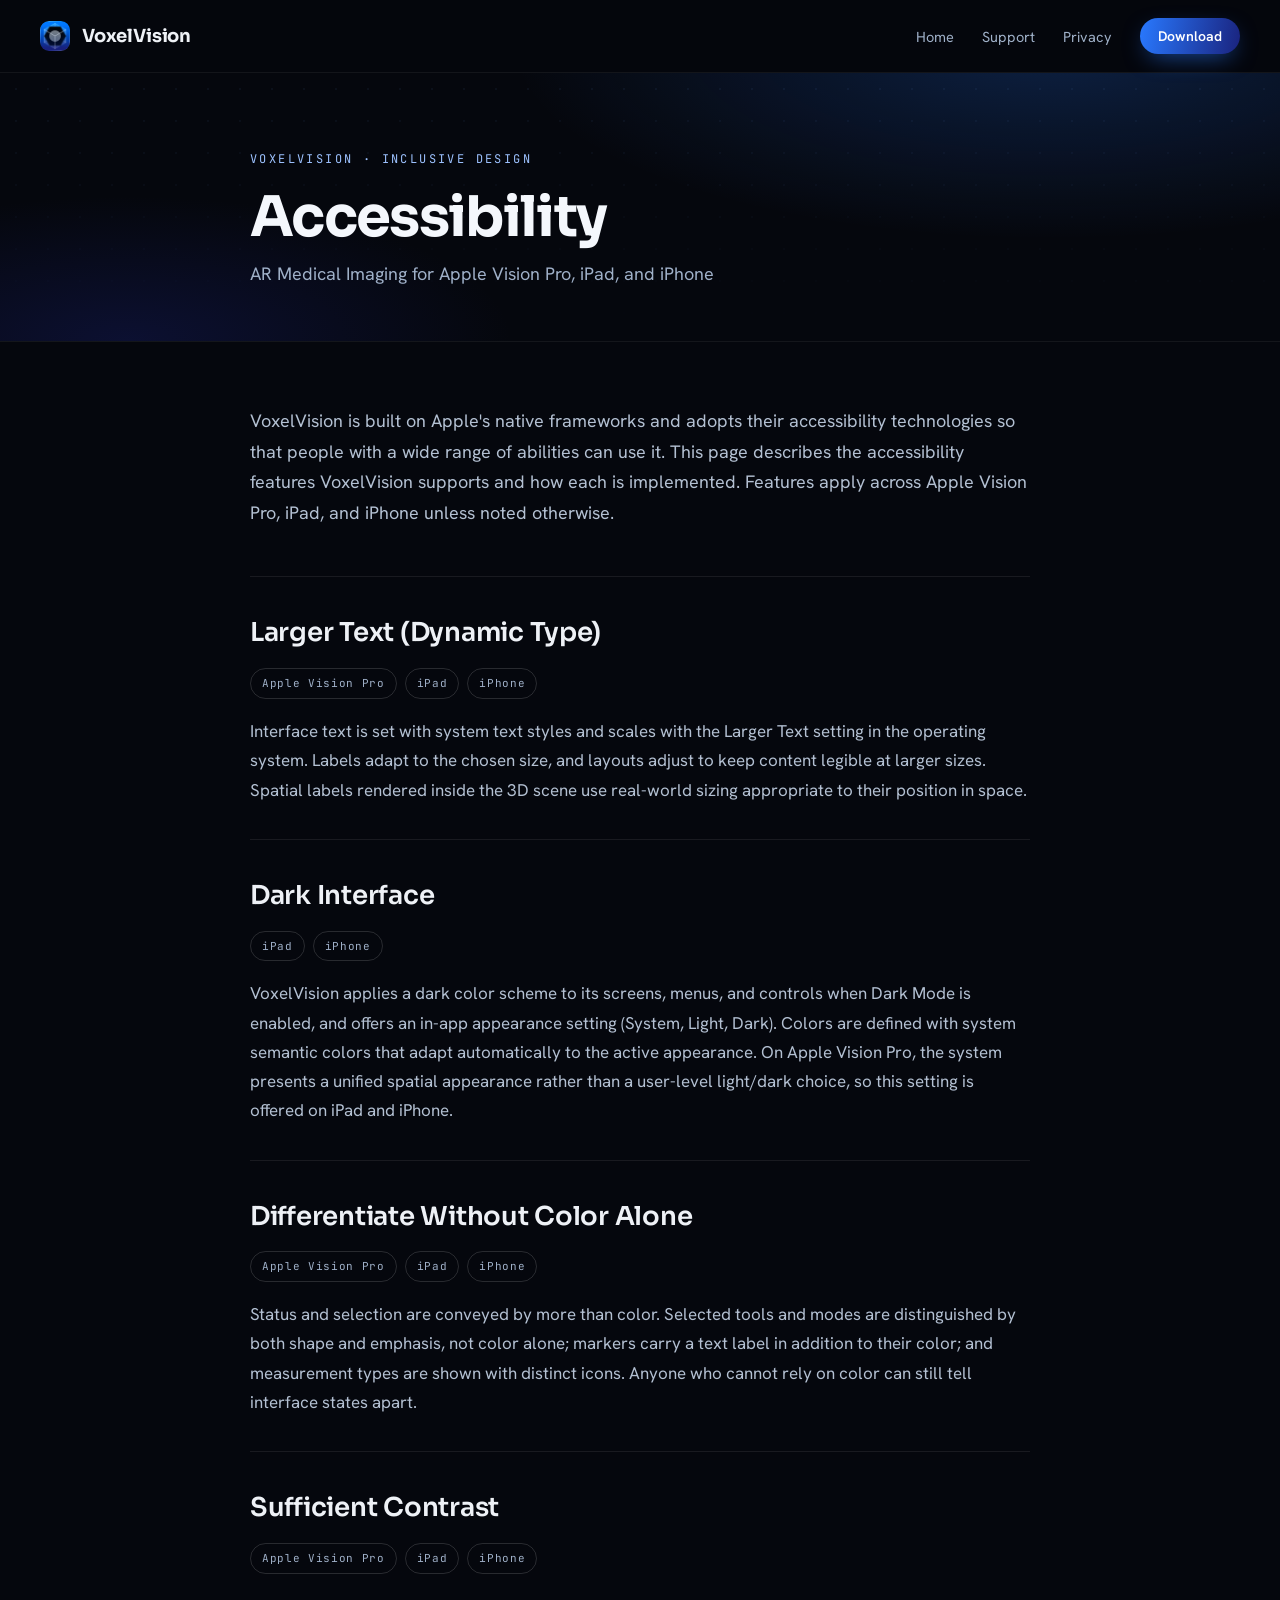
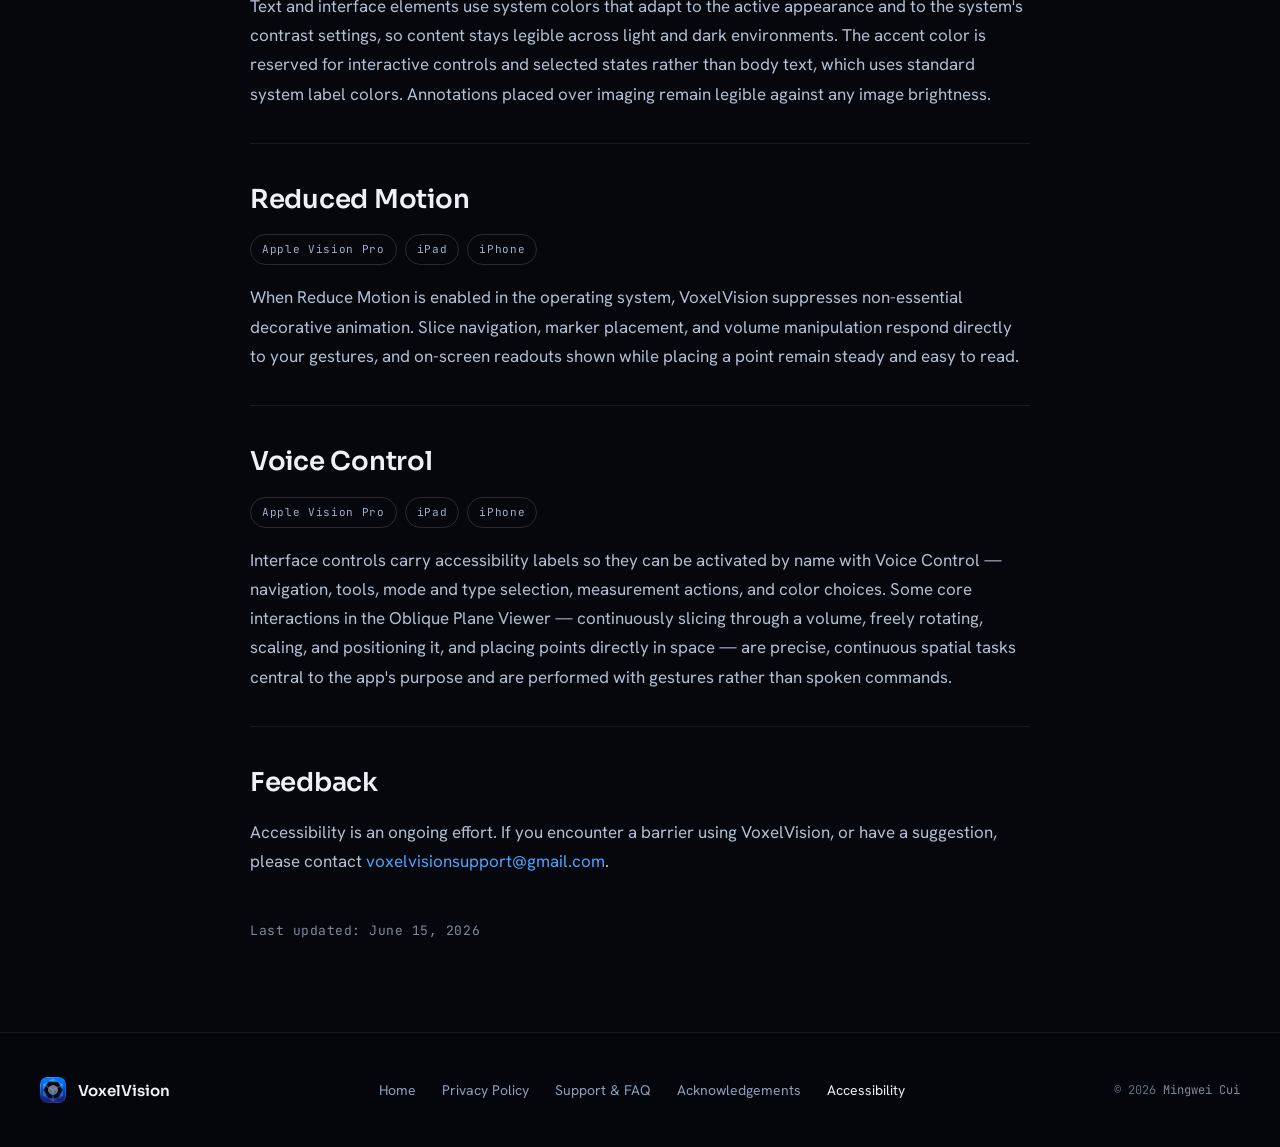
==== accessibility.html @ 41dcef3b "fix: link previews on content pages to new domain - og:image and og:url on privacy, support, acknowl" ====
<!DOCTYPE html>
<html>
<head>
<meta charset="utf-8">
<meta name="viewport" content="width=device-width, initial-scale=1">
<script src="./support.js"></script>
</head>
<body>
<x-dc>
<helmet>
<title>VoxelVision — Accessibility</title>
<meta name="description" content="How VoxelVision supports Apple accessibility features — Dynamic Type, Dark Interface, color-independent differentiation, sufficient contrast, reduced motion, and Voice Control — across Apple Vision Pro, iPad, and iPhone.">
<meta property="og:type" content="website">
<meta property="og:title" content="VoxelVision — Accessibility">
<meta property="og:description" content="How VoxelVision supports Apple accessibility features across Apple Vision Pro, iPad, and iPhone.">
<meta property="og:image" content="https://voxelvision.app/assets/icon.png">
<meta property="og:url" content="https://voxelvision.app/accessibility.html">
<meta name="twitter:card" content="summary">
<meta name="viewport" content="width=device-width, initial-scale=1.0">
<link rel="preconnect" href="https://fonts.googleapis.com">
<link rel="preconnect" href="https://fonts.gstatic.com" crossorigin>
<link href="https://fonts.googleapis.com/css2?family=Sora:wght@300;400;500;600;700;800&family=Hanken+Grotesk:wght@300;400;500;600;700&family=JetBrains+Mono:wght@400;500;600&display=swap" rel="stylesheet">
<style>
  * { box-sizing:border-box; }
  html, body { margin:0; padding:0; background:#05070d; }
  a { text-decoration:none; }
  .vvbody a { color:#4DA3FF; }
  .vvbody a:hover { text-decoration:underline; }

  @media (max-width:860px){
    .vvnav{padding:14px 18px!important;}
    .vvlinks{gap:12px 16px!important;font-size:13px!important;flex-wrap:wrap!important;justify-content:flex-end!important;}
  }
  @media (max-width:720px){
    .vvplat{grid-template-columns:1fr!important;}
  }
</style>
</helmet>

<div style="background:#05070d; color:#eef1f6; font-family:'Hanken Grotesk',sans-serif; -webkit-font-smoothing:antialiased;">

  <!-- NAV -->
  <nav class="vvnav" style="position:sticky; top:0; z-index:50; display:flex; align-items:center; justify-content:space-between; padding:18px 40px; background:rgba(5,7,13,.72); backdrop-filter:blur(18px); border-bottom:1px solid rgba(255,255,255,.06);">
    <a href="index.html" style="display:flex; align-items:center; gap:12px; color:#eef1f6;">
      <img src="assets/icon.png" alt="VoxelVision" style="width:30px; height:30px; border-radius:9px; display:block;">
      <span style="font-family:'Sora',sans-serif; font-weight:700; font-size:18px; letter-spacing:-.01em;">VoxelVision</span>
    </a>
    <div class="vvlinks" style="display:flex; align-items:center; gap:28px; font-size:14.5px; color:#9fb0c8;">
      <a href="index.html" style="color:#9fb0c8;">Home</a>
      <a href="support.html" style="color:#9fb0c8;">Support</a>
      <a href="privacy.html" style="color:#9fb0c8;">Privacy</a>
      <a class="vvcta" href="https://apps.apple.com/app/voxelvision/id6762214194?pt=127449969&ct=landing&mt=8" style="color:#fff; background:linear-gradient(100deg,#2979FF,#1A237E); padding:9px 18px; border-radius:999px; font-weight:600; font-size:14px; box-shadow:0 8px 24px -8px rgba(41,121,255,.7);">Download</a>
    </div>
  </nav>

  <!-- HERO BAND -->
  <header style="position:relative; overflow:hidden; border-bottom:1px solid rgba(255,255,255,.06);">
    <div style="position:absolute; inset:0; background:radial-gradient(70% 120% at 82% -10%, rgba(41,121,255,.22), transparent 60%), radial-gradient(50% 90% at 10% 100%, rgba(26,35,126,.32), transparent 60%);"></div>
    <div style="position:absolute; inset:0; background-image:radial-gradient(rgba(120,170,255,.12) 1px, transparent 1.5px); background-size:32px 32px; opacity:.5; mask-image:linear-gradient(180deg,#000,transparent);"></div>
    <div style="position:relative; max-width:860px; margin:0 auto; padding:78px 40px 56px;">
      <div style="font-family:'JetBrains Mono',monospace; font-size:12px; letter-spacing:.2em; text-transform:uppercase; color:#9dc2ff; margin-bottom:22px;">VoxelVision · Inclusive design</div>
      <h1 style="font-family:'Sora',sans-serif; font-size:clamp(34px,8vw,56px); line-height:1.02; letter-spacing:-.03em; font-weight:700; margin:0 0 16px; color:#f4f7fc;">Accessibility</h1>
      <p style="font-size:18px; color:#9fb0c8; margin:0;">AR Medical Imaging for Apple Vision Pro, iPad, and iPhone</p>
    </div>
  </header>

  <main class="vvbody" style="max-width:860px; margin:0 auto; padding:64px 40px 90px; font-size:17px; line-height:1.72; color:#b3c0d2;">

    <p style="margin:0 0 48px; font-size:18px; line-height:1.7;">VoxelVision is built on Apple's native frameworks and adopts their accessibility technologies so that people with a wide range of abilities can use it. This page describes the accessibility features VoxelVision supports and how each is implemented. Features apply across Apple Vision Pro, iPad, and iPhone unless noted otherwise.</p>

    <!-- Feature -->
    <div style="border-top:1px solid rgba(255,255,255,.08); padding:34px 0;">
      <h2 style="font-family:'Sora',sans-serif; font-size:26px; font-weight:600; letter-spacing:-.01em; color:#eef1f6; margin:0 0 12px;">Larger Text (Dynamic Type)</h2>
      <div style="display:flex; flex-wrap:wrap; gap:8px; margin-bottom:18px;">
        <span style="font-family:'JetBrains Mono',monospace; font-size:11px; letter-spacing:.06em; padding:5px 11px; border:1px solid rgba(255,255,255,.14); border-radius:999px; color:#9fb0c8;">Apple Vision Pro</span>
        <span style="font-family:'JetBrains Mono',monospace; font-size:11px; letter-spacing:.06em; padding:5px 11px; border:1px solid rgba(255,255,255,.14); border-radius:999px; color:#9fb0c8;">iPad</span>
        <span style="font-family:'JetBrains Mono',monospace; font-size:11px; letter-spacing:.06em; padding:5px 11px; border:1px solid rgba(255,255,255,.14); border-radius:999px; color:#9fb0c8;">iPhone</span>
      </div>
      <p style="margin:0;">Interface text is set with system text styles and scales with the Larger Text setting in the operating system. Labels adapt to the chosen size, and layouts adjust to keep content legible at larger sizes. Spatial labels rendered inside the 3D scene use real-world sizing appropriate to their position in space.</p>
    </div>

    <div style="border-top:1px solid rgba(255,255,255,.08); padding:34px 0;">
      <h2 style="font-family:'Sora',sans-serif; font-size:26px; font-weight:600; letter-spacing:-.01em; color:#eef1f6; margin:0 0 12px;">Dark Interface</h2>
      <div style="display:flex; flex-wrap:wrap; gap:8px; margin-bottom:18px;">
        <span style="font-family:'JetBrains Mono',monospace; font-size:11px; letter-spacing:.06em; padding:5px 11px; border:1px solid rgba(255,255,255,.14); border-radius:999px; color:#9fb0c8;">iPad</span>
        <span style="font-family:'JetBrains Mono',monospace; font-size:11px; letter-spacing:.06em; padding:5px 11px; border:1px solid rgba(255,255,255,.14); border-radius:999px; color:#9fb0c8;">iPhone</span>
      </div>
      <p style="margin:0;">VoxelVision applies a dark color scheme to its screens, menus, and controls when Dark Mode is enabled, and offers an in-app appearance setting (System, Light, Dark). Colors are defined with system semantic colors that adapt automatically to the active appearance. On Apple Vision Pro, the system presents a unified spatial appearance rather than a user-level light/dark choice, so this setting is offered on iPad and iPhone.</p>
    </div>

    <div style="border-top:1px solid rgba(255,255,255,.08); padding:34px 0;">
      <h2 style="font-family:'Sora',sans-serif; font-size:26px; font-weight:600; letter-spacing:-.01em; color:#eef1f6; margin:0 0 12px;">Differentiate Without Color Alone</h2>
      <div style="display:flex; flex-wrap:wrap; gap:8px; margin-bottom:18px;">
        <span style="font-family:'JetBrains Mono',monospace; font-size:11px; letter-spacing:.06em; padding:5px 11px; border:1px solid rgba(255,255,255,.14); border-radius:999px; color:#9fb0c8;">Apple Vision Pro</span>
        <span style="font-family:'JetBrains Mono',monospace; font-size:11px; letter-spacing:.06em; padding:5px 11px; border:1px solid rgba(255,255,255,.14); border-radius:999px; color:#9fb0c8;">iPad</span>
        <span style="font-family:'JetBrains Mono',monospace; font-size:11px; letter-spacing:.06em; padding:5px 11px; border:1px solid rgba(255,255,255,.14); border-radius:999px; color:#9fb0c8;">iPhone</span>
      </div>
      <p style="margin:0;">Status and selection are conveyed by more than color. Selected tools and modes are distinguished by both shape and emphasis, not color alone; markers carry a text label in addition to their color; and measurement types are shown with distinct icons. Anyone who cannot rely on color can still tell interface states apart.</p>
    </div>

    <div style="border-top:1px solid rgba(255,255,255,.08); padding:34px 0;">
      <h2 style="font-family:'Sora',sans-serif; font-size:26px; font-weight:600; letter-spacing:-.01em; color:#eef1f6; margin:0 0 12px;">Sufficient Contrast</h2>
      <div style="display:flex; flex-wrap:wrap; gap:8px; margin-bottom:18px;">
        <span style="font-family:'JetBrains Mono',monospace; font-size:11px; letter-spacing:.06em; padding:5px 11px; border:1px solid rgba(255,255,255,.14); border-radius:999px; color:#9fb0c8;">Apple Vision Pro</span>
        <span style="font-family:'JetBrains Mono',monospace; font-size:11px; letter-spacing:.06em; padding:5px 11px; border:1px solid rgba(255,255,255,.14); border-radius:999px; color:#9fb0c8;">iPad</span>
        <span style="font-family:'JetBrains Mono',monospace; font-size:11px; letter-spacing:.06em; padding:5px 11px; border:1px solid rgba(255,255,255,.14); border-radius:999px; color:#9fb0c8;">iPhone</span>
      </div>
      <p style="margin:0;">Text and interface elements use system colors that adapt to the active appearance and to the system's contrast settings, so content stays legible across light and dark environments. The accent color is reserved for interactive controls and selected states rather than body text, which uses standard system label colors. Annotations placed over imaging remain legible against any image brightness.</p>
    </div>

    <div style="border-top:1px solid rgba(255,255,255,.08); padding:34px 0;">
      <h2 style="font-family:'Sora',sans-serif; font-size:26px; font-weight:600; letter-spacing:-.01em; color:#eef1f6; margin:0 0 12px;">Reduced Motion</h2>
      <div style="display:flex; flex-wrap:wrap; gap:8px; margin-bottom:18px;">
        <span style="font-family:'JetBrains Mono',monospace; font-size:11px; letter-spacing:.06em; padding:5px 11px; border:1px solid rgba(255,255,255,.14); border-radius:999px; color:#9fb0c8;">Apple Vision Pro</span>
        <span style="font-family:'JetBrains Mono',monospace; font-size:11px; letter-spacing:.06em; padding:5px 11px; border:1px solid rgba(255,255,255,.14); border-radius:999px; color:#9fb0c8;">iPad</span>
        <span style="font-family:'JetBrains Mono',monospace; font-size:11px; letter-spacing:.06em; padding:5px 11px; border:1px solid rgba(255,255,255,.14); border-radius:999px; color:#9fb0c8;">iPhone</span>
      </div>
      <p style="margin:0;">When Reduce Motion is enabled in the operating system, VoxelVision suppresses non-essential decorative animation. Slice navigation, marker placement, and volume manipulation respond directly to your gestures, and on-screen readouts shown while placing a point remain steady and easy to read.</p>
    </div>

    <div style="border-top:1px solid rgba(255,255,255,.08); padding:34px 0;">
      <h2 style="font-family:'Sora',sans-serif; font-size:26px; font-weight:600; letter-spacing:-.01em; color:#eef1f6; margin:0 0 12px;">Voice Control</h2>
      <div style="display:flex; flex-wrap:wrap; gap:8px; margin-bottom:18px;">
        <span style="font-family:'JetBrains Mono',monospace; font-size:11px; letter-spacing:.06em; padding:5px 11px; border:1px solid rgba(255,255,255,.14); border-radius:999px; color:#9fb0c8;">Apple Vision Pro</span>
        <span style="font-family:'JetBrains Mono',monospace; font-size:11px; letter-spacing:.06em; padding:5px 11px; border:1px solid rgba(255,255,255,.14); border-radius:999px; color:#9fb0c8;">iPad</span>
        <span style="font-family:'JetBrains Mono',monospace; font-size:11px; letter-spacing:.06em; padding:5px 11px; border:1px solid rgba(255,255,255,.14); border-radius:999px; color:#9fb0c8;">iPhone</span>
      </div>
      <p style="margin:0;">Interface controls carry accessibility labels so they can be activated by name with Voice Control — navigation, tools, mode and type selection, measurement actions, and color choices. Some core interactions in the Oblique Plane Viewer — continuously slicing through a volume, freely rotating, scaling, and positioning it, and placing points directly in space — are precise, continuous spatial tasks central to the app's purpose and are performed with gestures rather than spoken commands.</p>
    </div>

    <div style="border-top:1px solid rgba(255,255,255,.08); padding:34px 0 0;">
      <h2 style="font-family:'Sora',sans-serif; font-size:26px; font-weight:600; letter-spacing:-.01em; color:#eef1f6; margin:0 0 12px;">Feedback</h2>
      <p style="margin:0;">Accessibility is an ongoing effort. If you encounter a barrier using VoxelVision, or have a suggestion, please contact <a href="mailto:voxelvisionsupport@gmail.com">voxelvisionsupport@gmail.com</a>.</p>
    </div>

    <p style="margin:44px 0 0; font-family:'JetBrains Mono',monospace; font-size:13px; letter-spacing:.04em; color:#7f8aa0;">Last updated: June 15, 2026</p>
  </main>

  <!-- FOOTER -->
  <footer style="border-top:1px solid rgba(255,255,255,.07); padding:44px 40px; background:#04060b;">
    <div style="max-width:1200px; margin:0 auto; display:flex; align-items:center; justify-content:space-between; flex-wrap:wrap; gap:20px;">
      <a href="index.html" style="display:flex; align-items:center; gap:12px; color:#eef1f6;">
        <img src="assets/icon.png" alt="VoxelVision" style="width:26px; height:26px; border-radius:7px; display:block;">
        <span style="font-family:'Sora',sans-serif; font-weight:600; font-size:15px;">VoxelVision</span>
      </a>
      <div style="display:flex; gap:26px; font-size:14px; color:#8ba0bd; flex-wrap:wrap;">
        <a href="index.html" style="color:#8ba0bd;">Home</a>
        <a href="privacy.html" style="color:#8ba0bd;">Privacy Policy</a>
        <a href="support.html" style="color:#8ba0bd;">Support &amp; FAQ</a>
        <a href="acknowledgements.html" style="color:#8ba0bd;">Acknowledgements</a>
        <a href="accessibility.html" style="color:#eef1f6;">Accessibility</a>
      </div>
      <span style="font-family:'JetBrains Mono',monospace; font-size:12px; color:#5f6f85;">© 2026 <a href="https://mingweicui.github.io/" style="color:#7f8aa0;">Mingwei Cui</a></span>
    </div>
  </footer>

</div>
</x-dc>
</body>
</html>
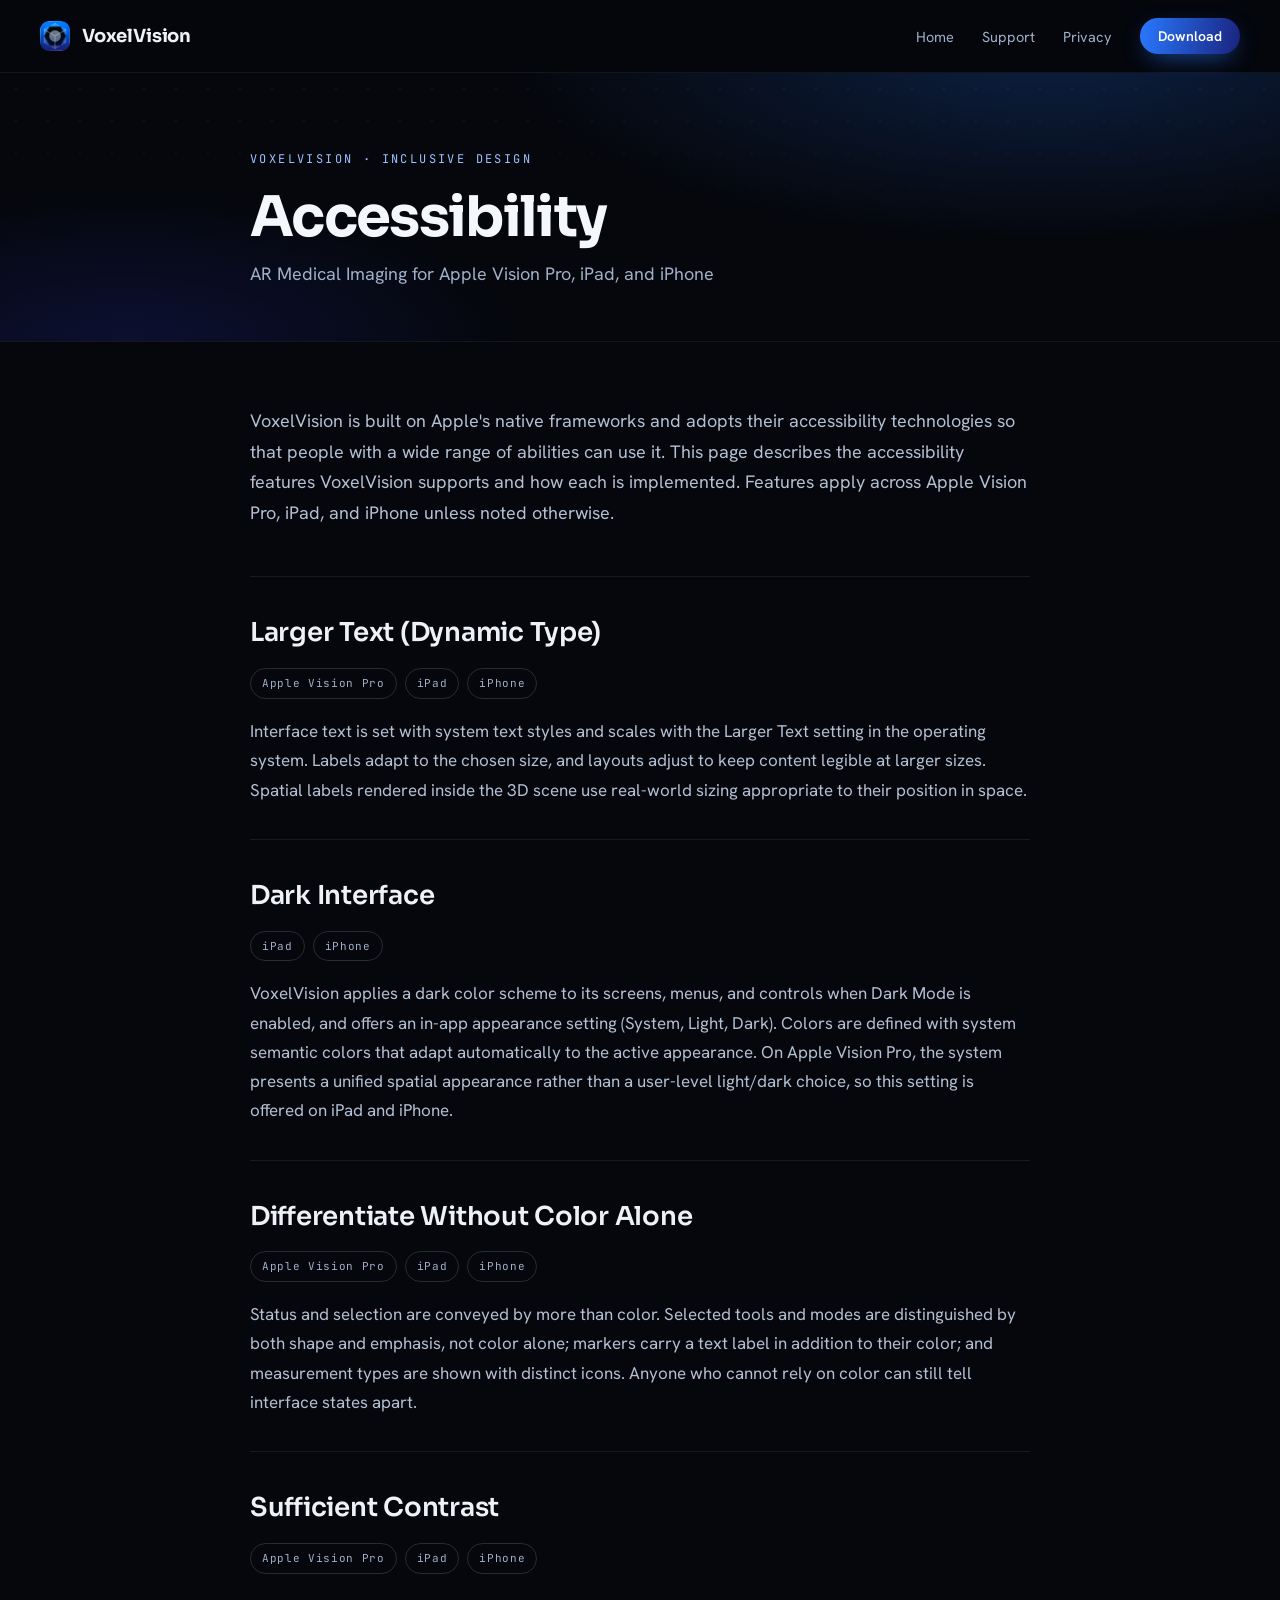
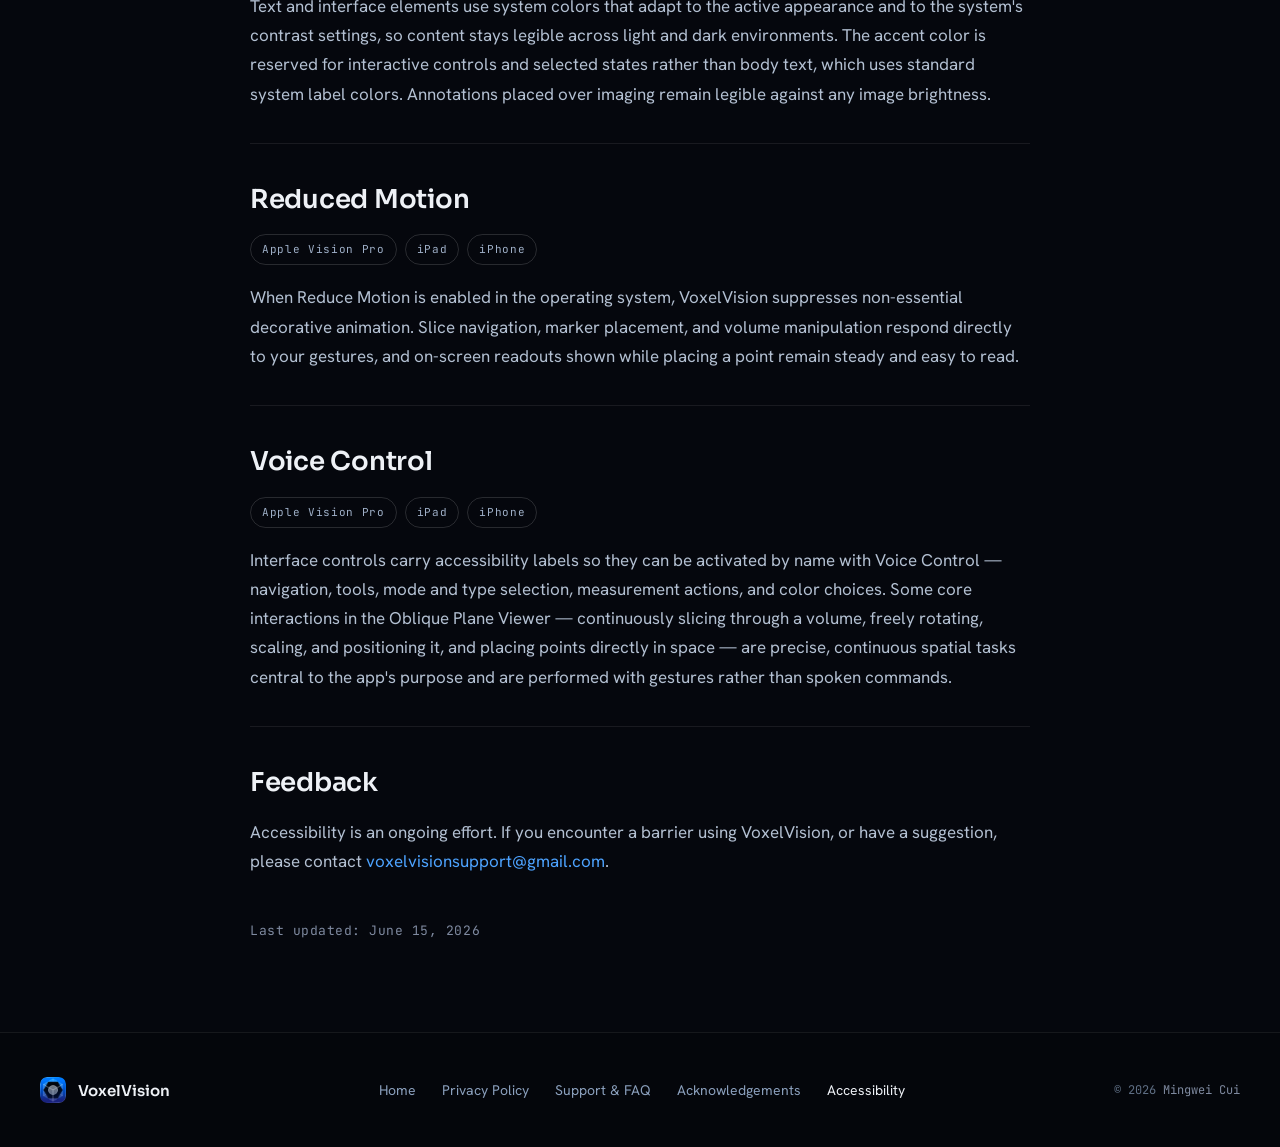
==== commit 96120202: "fix: forced dark mode text and mobile layout Forced dark mode gradient text fix - Gradient-clipped t" ====
--- a/accessibility.html
+++ b/accessibility.html
@@ -3,6 +3,8 @@
 <head>
 <meta charset="utf-8">
 <meta name="viewport" content="width=device-width, initial-scale=1">
+<meta name="color-scheme" content="dark">
+<link rel="icon" type="image/png" sizes="128x128" href="assets/icon_128.png">
 <script src="./support.js"></script>
 </head>
 <body>
@@ -42,7 +44,7 @@
   <!-- NAV -->
   <nav class="vvnav" style="position:sticky; top:0; z-index:50; display:flex; align-items:center; justify-content:space-between; padding:18px 40px; background:rgba(5,7,13,.72); backdrop-filter:blur(18px); border-bottom:1px solid rgba(255,255,255,.06);">
     <a href="index.html" style="display:flex; align-items:center; gap:12px; color:#eef1f6;">
-      <img src="assets/icon.png" alt="VoxelVision" style="width:30px; height:30px; border-radius:9px; display:block;">
+      <img src="assets/icon_128.png" alt="VoxelVision" style="width:30px; height:30px; border-radius:9px; display:block;">
       <span style="font-family:'Sora',sans-serif; font-weight:700; font-size:18px; letter-spacing:-.01em;">VoxelVision</span>
     </a>
     <div class="vvlinks" style="display:flex; align-items:center; gap:28px; font-size:14.5px; color:#9fb0c8;">
@@ -140,7 +142,7 @@
   <footer style="border-top:1px solid rgba(255,255,255,.07); padding:44px 40px; background:#04060b;">
     <div style="max-width:1200px; margin:0 auto; display:flex; align-items:center; justify-content:space-between; flex-wrap:wrap; gap:20px;">
       <a href="index.html" style="display:flex; align-items:center; gap:12px; color:#eef1f6;">
-        <img src="assets/icon.png" alt="VoxelVision" style="width:26px; height:26px; border-radius:7px; display:block;">
+        <img src="assets/icon_128.png" alt="VoxelVision" style="width:26px; height:26px; border-radius:7px; display:block;">
         <span style="font-family:'Sora',sans-serif; font-weight:600; font-size:15px;">VoxelVision</span>
       </a>
       <div style="display:flex; gap:26px; font-size:14px; color:#8ba0bd; flex-wrap:wrap;">
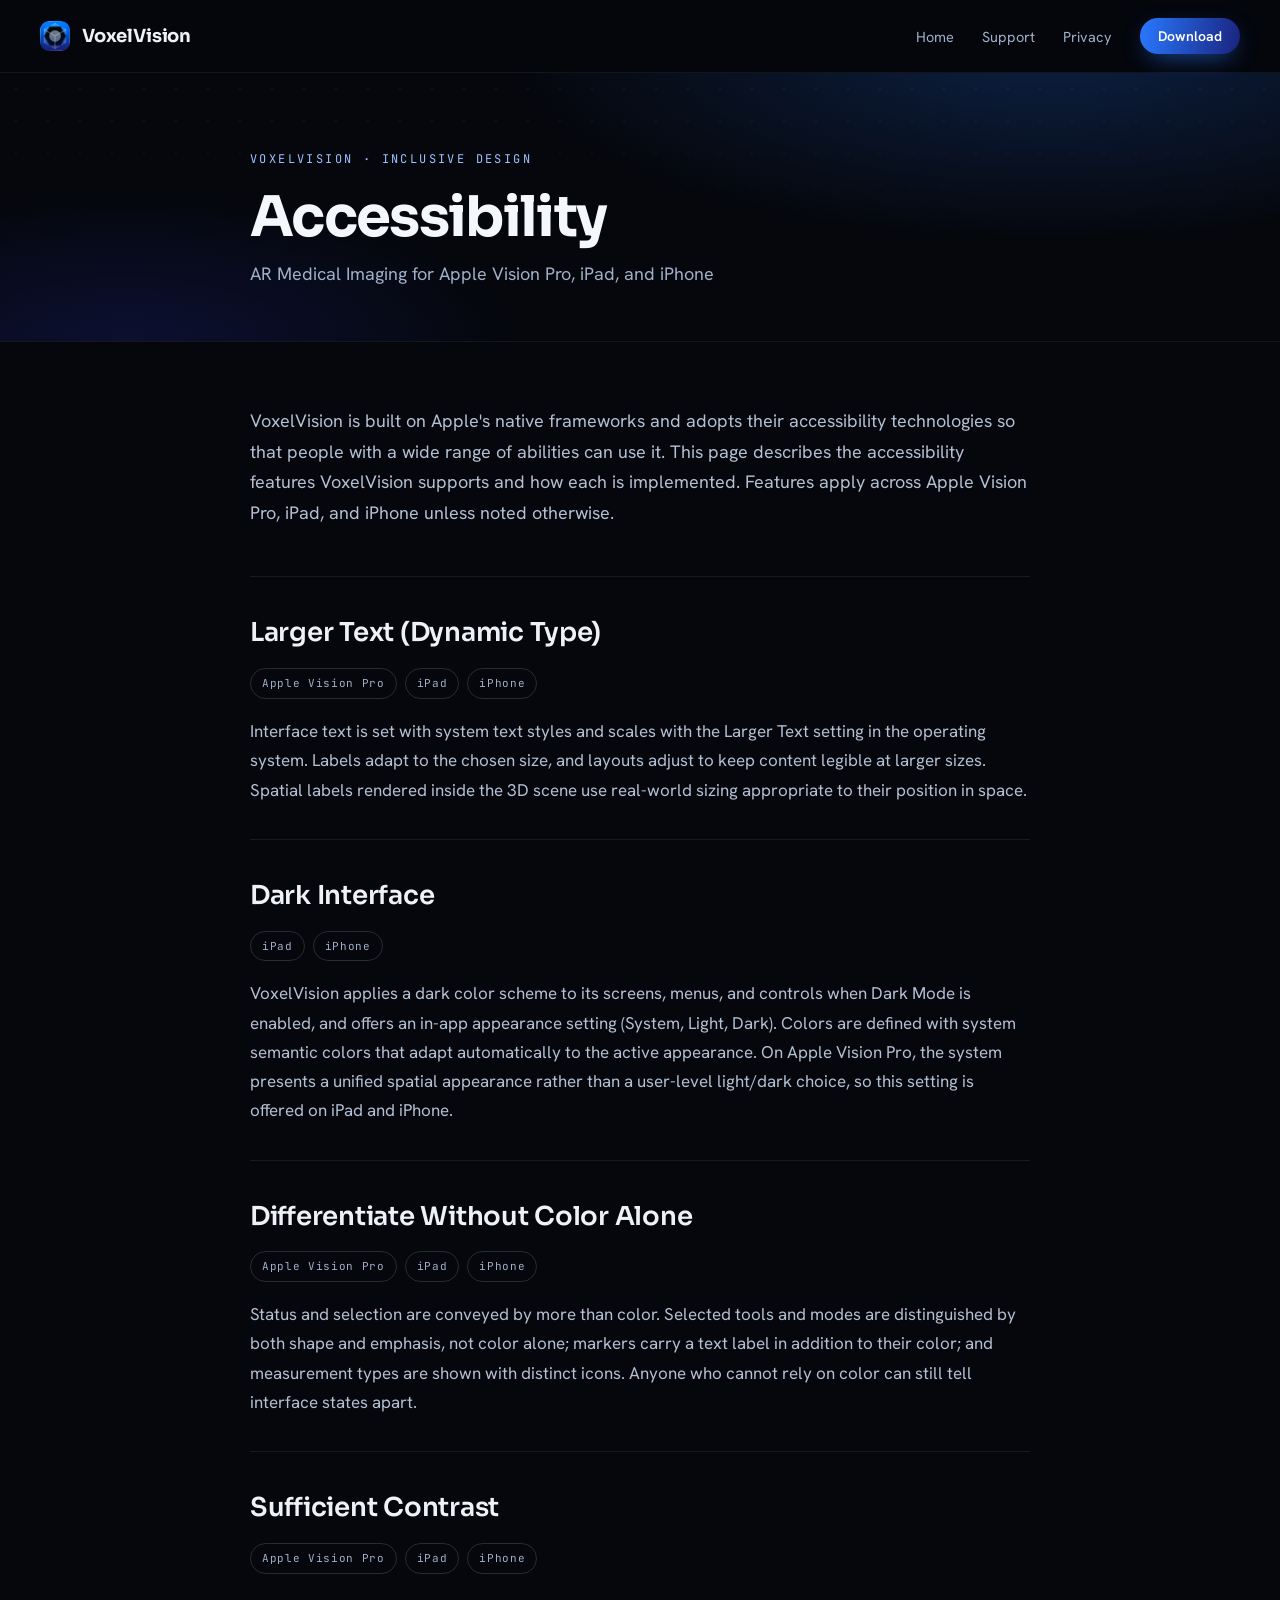
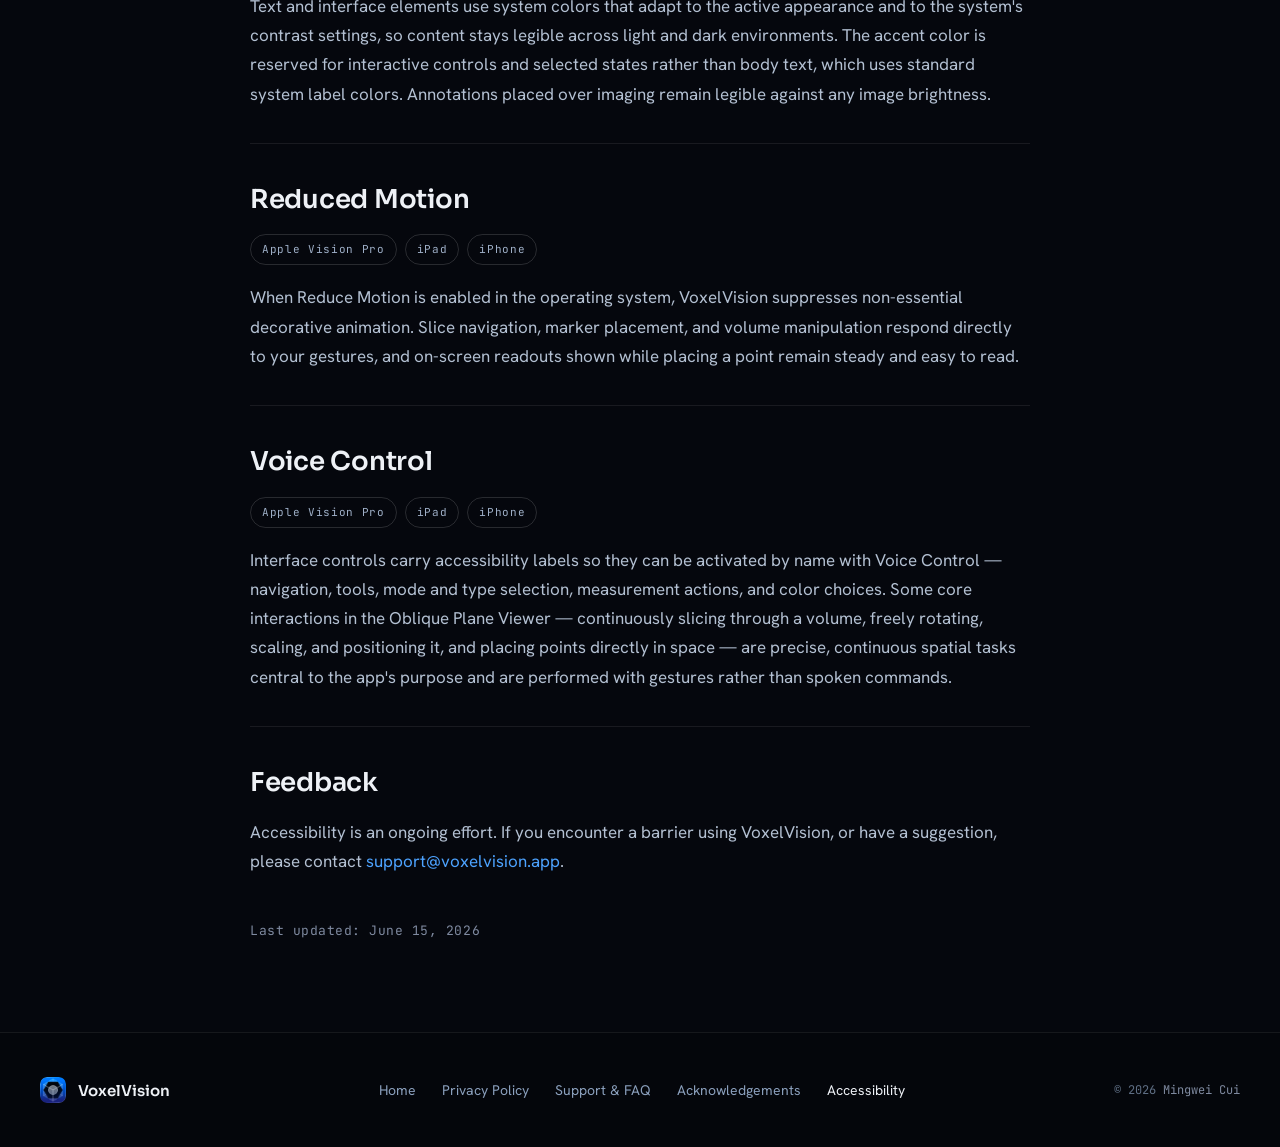
==== commit 0fd3606e: "chore: update support email to support@voxelvision.app Replace voxelvisionsupport@gmail.com with sup" ====
--- a/accessibility.html
+++ b/accessibility.html
@@ -132,7 +132,7 @@
 
     <div style="border-top:1px solid rgba(255,255,255,.08); padding:34px 0 0;">
       <h2 style="font-family:'Sora',sans-serif; font-size:26px; font-weight:600; letter-spacing:-.01em; color:#eef1f6; margin:0 0 12px;">Feedback</h2>
-      <p style="margin:0;">Accessibility is an ongoing effort. If you encounter a barrier using VoxelVision, or have a suggestion, please contact <a href="mailto:voxelvisionsupport@gmail.com">voxelvisionsupport@gmail.com</a>.</p>
+      <p style="margin:0;">Accessibility is an ongoing effort. If you encounter a barrier using VoxelVision, or have a suggestion, please contact <a href="mailto:support@voxelvision.app">support@voxelvision.app</a>.</p>
     </div>
 
     <p style="margin:44px 0 0; font-family:'JetBrains Mono',monospace; font-size:13px; letter-spacing:.04em; color:#7f8aa0;">Last updated: June 15, 2026</p>
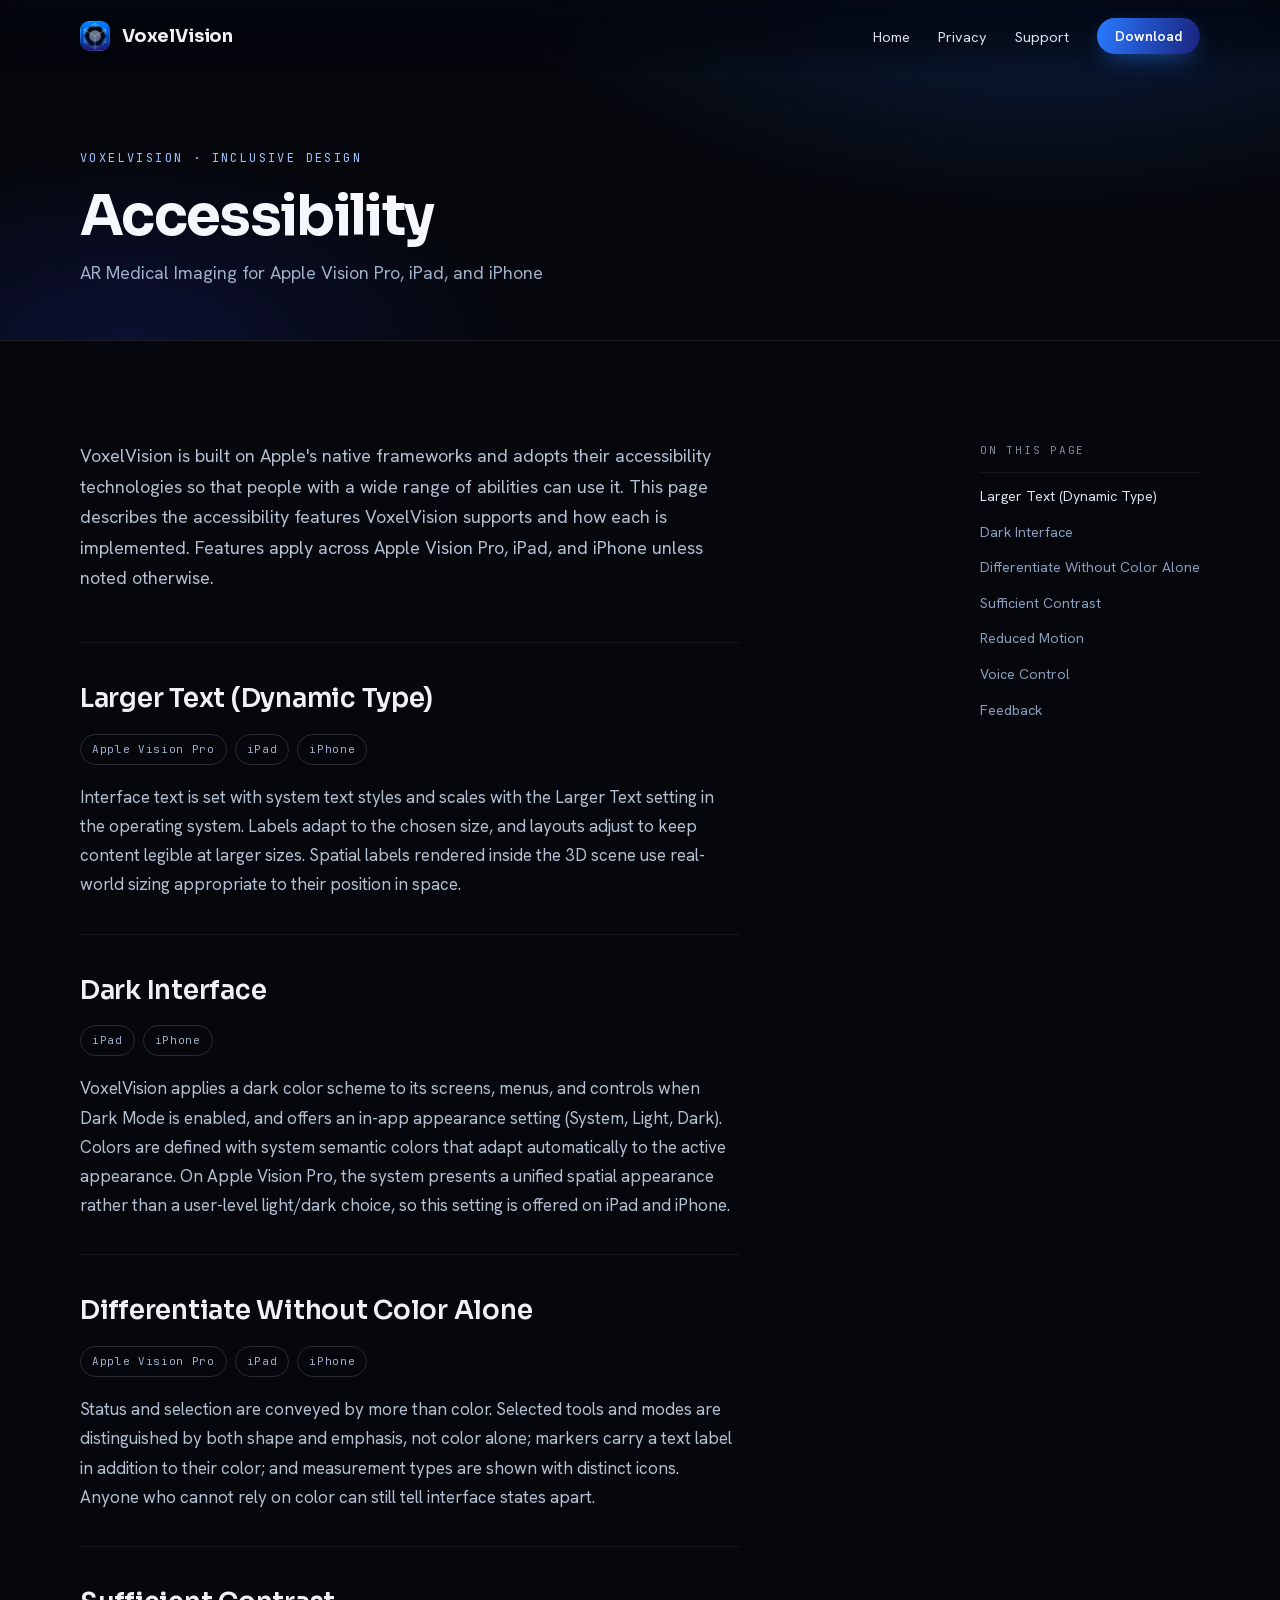
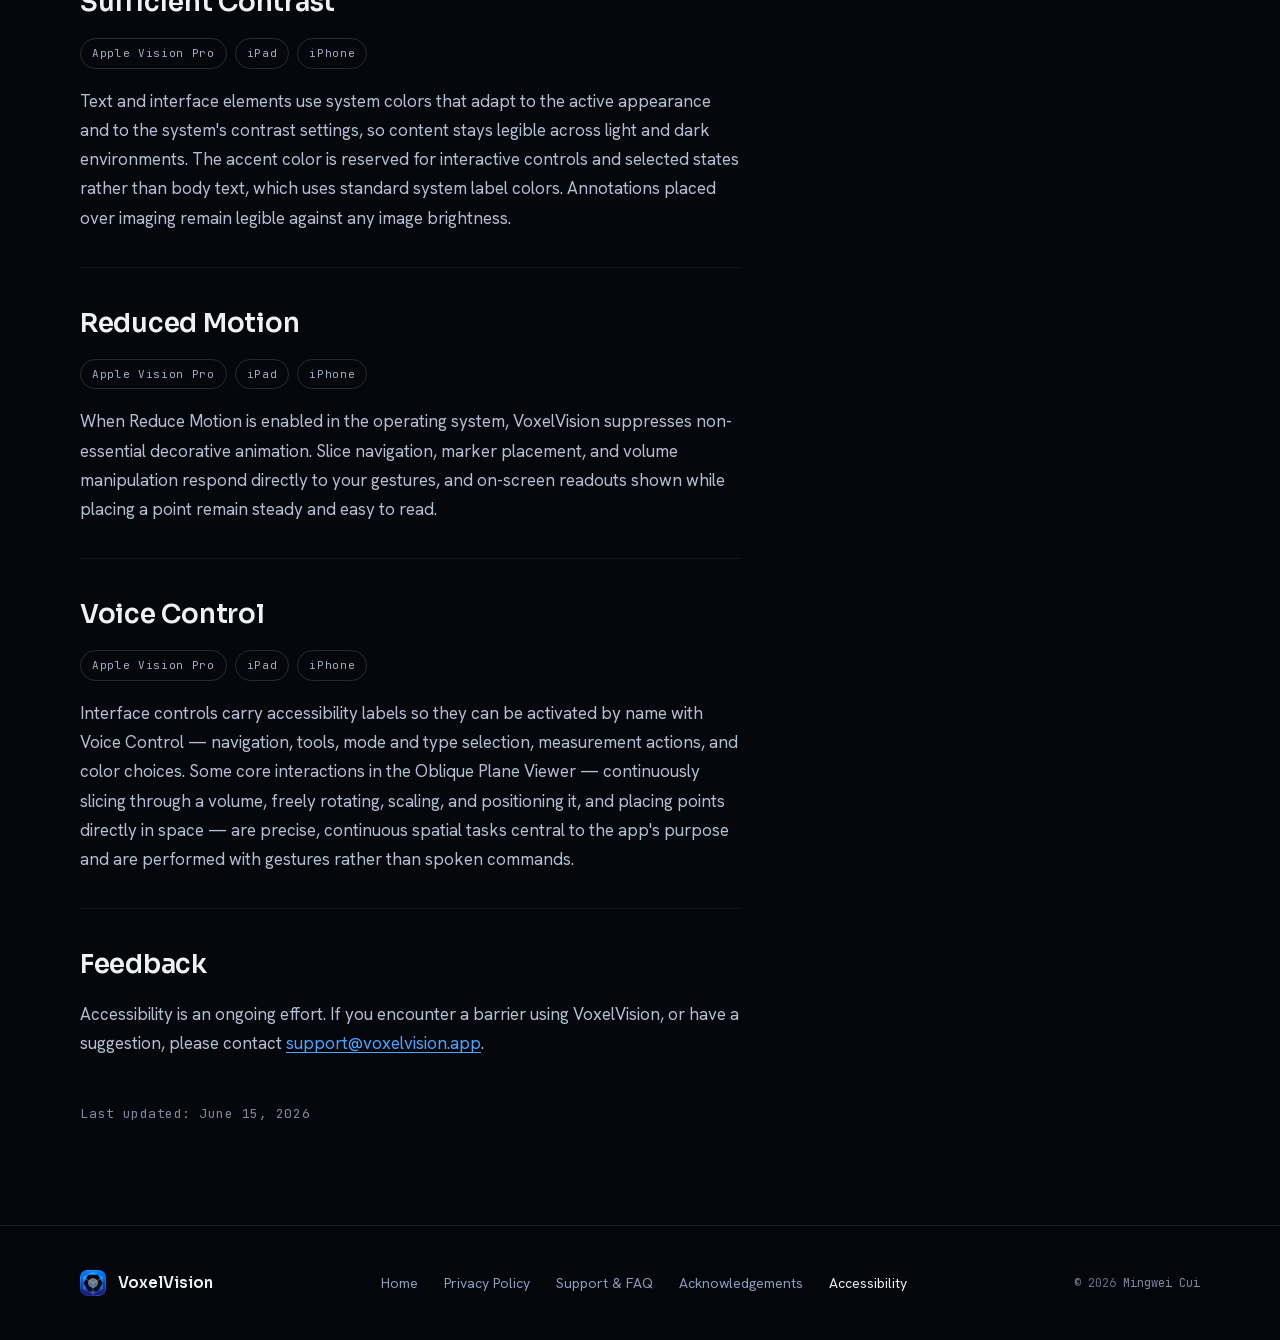
==== commit a1e0265d: "refactor: unify page shell and design tokens A shared stylesheet and script replace the per-page inl" ====
--- a/accessibility.html
+++ b/accessibility.html
@@ -1,78 +1,112 @@
 <!DOCTYPE html>
-<html>
+<html lang="en">
 <head>
 <meta charset="utf-8">
 <meta name="viewport" content="width=device-width, initial-scale=1">
 <meta name="color-scheme" content="dark">
-<link rel="icon" type="image/png" sizes="128x128" href="assets/icon_128.png">
-<script src="./support.js"></script>
-</head>
-<body>
-<x-dc>
-<helmet>
 <title>VoxelVision — Accessibility</title>
 <meta name="description" content="How VoxelVision supports Apple accessibility features — Dynamic Type, Dark Interface, color-independent differentiation, sufficient contrast, reduced motion, and Voice Control — across Apple Vision Pro, iPad, and iPhone.">
+<link rel="canonical" href="https://voxelvision.app/accessibility.html">
+<link rel="icon" type="image/png" sizes="128x128" href="assets/icon_128.png">
 <meta property="og:type" content="website">
 <meta property="og:title" content="VoxelVision — Accessibility">
 <meta property="og:description" content="How VoxelVision supports Apple accessibility features across Apple Vision Pro, iPad, and iPhone.">
-<meta property="og:image" content="https://voxelvision.app/assets/icon.png">
 <meta property="og:url" content="https://voxelvision.app/accessibility.html">
-<meta name="twitter:card" content="summary">
-<meta name="viewport" content="width=device-width, initial-scale=1.0">
-<link rel="preconnect" href="https://fonts.googleapis.com">
-<link rel="preconnect" href="https://fonts.gstatic.com" crossorigin>
-<link href="https://fonts.googleapis.com/css2?family=Sora:wght@300;400;500;600;700;800&family=Hanken+Grotesk:wght@300;400;500;600;700&family=JetBrains+Mono:wght@400;500;600&display=swap" rel="stylesheet">
-<style>
-  * { box-sizing:border-box; }
-  html, body { margin:0; padding:0; background:#05070d; }
-  a { text-decoration:none; }
-  .vvbody a { color:#4DA3FF; }
-  .vvbody a:hover { text-decoration:underline; }
-
-  @media (max-width:860px){
-    .vvnav{padding:14px 18px!important;}
-    .vvlinks{gap:12px 16px!important;font-size:13px!important;flex-wrap:wrap!important;justify-content:flex-end!important;}
+<meta property="og:image" content="https://voxelvision.app/assets/og-card.jpg">
+<meta property="og:image:type" content="image/jpeg">
+<meta property="og:image:width" content="1200">
+<meta property="og:image:height" content="630">
+<meta property="og:image:alt" content="Two MR brain slices displayed side by side in a room, viewed in VoxelVision.">
+<meta name="twitter:card" content="summary_large_image">
+<link rel="preload" as="font" type="font/woff2" crossorigin href="assets/fonts/Sora-700-latin.woff2">
+<link rel="preload" as="font" type="font/woff2" crossorigin href="assets/fonts/HankenGrotesk-400-latin.woff2">
+<link rel="preload" as="font" type="font/woff2" crossorigin href="assets/fonts/JetBrainsMono-400-latin.woff2">
+<link rel="stylesheet" href="assets/site.css">
+<script>
+/* Detect browsers that force-darken page colours, so gradient-clipped text can
+   fall back to a plain light fill instead of a darkened gradient. */
+(function(){
+  var done=false,t=null;
+  function probe(){
+    if(done||!document.body)return;
+    var e=document.createElement('div');
+    e.style.cssText='position:absolute;width:2px;height:2px;overflow:hidden;pointer-events:none;background-color:#ffffff;';
+    document.body.appendChild(e);
+    var c=getComputedStyle(e).backgroundColor;
+    document.body.removeChild(e);
+    if(c!=='rgb(255, 255, 255)'&&c!=='rgba(255, 255, 255, 1)'){done=true;document.documentElement.classList.add('no-gtx');}
   }
-  @media (max-width:720px){
-    .vvplat{grid-template-columns:1fr!important;}
-  }
-</style>
-</helmet>
-
+  function schedule(){clearTimeout(t);t=setTimeout(probe,120);}
+  if(document.readyState==='loading'){document.addEventListener('DOMContentLoaded',probe);}else{probe();}
+  setTimeout(probe,600);setTimeout(probe,2500);
+  new MutationObserver(schedule).observe(document.head,{childList:true,subtree:true});
+})();
+</script>
+<script src="./ct.js"></script>
+<script defer src="assets/site.js"></script>
+</head>
+<body>
 <div style="background:#05070d; color:#eef1f6; font-family:'Hanken Grotesk',sans-serif; -webkit-font-smoothing:antialiased;">
 
   <!-- NAV -->
-  <nav class="vvnav" style="position:sticky; top:0; z-index:50; display:flex; align-items:center; justify-content:space-between; padding:18px 40px; background:rgba(5,7,13,.72); backdrop-filter:blur(18px); border-bottom:1px solid rgba(255,255,255,.06);">
+  <a class="vvskip" href="#main">Skip to main content</a>
+
+  <nav class="vvnav vvnav-sub" aria-label="Primary">
+    <span class="vvnav-frost" aria-hidden="true"><i></i><i></i><i></i><i></i></span>
     <a href="index.html" style="display:flex; align-items:center; gap:12px; color:#eef1f6;">
-      <img src="assets/icon_128.png" alt="VoxelVision" style="width:30px; height:30px; border-radius:9px; display:block;">
+      <img width="128" height="128" src="assets/icon_128.png" alt="VoxelVision" style="width:30px; height:30px; border-radius:9px; display:block;">
       <span style="font-family:'Sora',sans-serif; font-weight:700; font-size:18px; letter-spacing:-.01em;">VoxelVision</span>
     </a>
-    <div class="vvlinks" style="display:flex; align-items:center; gap:28px; font-size:14.5px; color:#9fb0c8;">
-      <a href="index.html" style="color:#9fb0c8;">Home</a>
-      <a href="support.html" style="color:#9fb0c8;">Support</a>
-      <a href="privacy.html" style="color:#9fb0c8;">Privacy</a>
-      <a class="vvcta" href="https://apps.apple.com/app/voxelvision/id6762214194?pt=127449969&ct=landing&mt=8" style="color:#fff; background:linear-gradient(100deg,#2979FF,#1A237E); padding:9px 18px; border-radius:999px; font-weight:600; font-size:14px; box-shadow:0 8px 24px -8px rgba(41,121,255,.7);">Download</a>
+    <div class="vvlinks" style="display:flex; align-items:center; gap:28px; font-size:14.5px;">
+      <details class="vvmenu">
+        <summary>Menu</summary>
+        <nav class="vvmenu-panel vvglass" aria-label="More pages">
+        <a class="vvm-b" href="index.html">Home</a>
+        <a class="vvm-b" href="privacy.html">Privacy</a>
+        <a class="vvm-b" href="support.html">Support</a>
+        </nav>
+      </details>
+      <a class="vvnav-b" href="index.html">Home</a>
+      <a class="vvnav-b" href="privacy.html">Privacy</a>
+      <a class="vvnav-b" href="support.html">Support</a>
+      <a class="vvcta" href="https://apps.apple.com/app/voxelvision/id6762214194?pt=127449969&ct=landing&mt=8" style="color:#fff; background:linear-gradient(100deg,#2979FF,#1A237E); padding:9px 18px; border-radius:999px; font-weight:600; font-size:14px; box-shadow:0 8px 24px -8px rgba(41,121,255,.7);" aria-label="Download VoxelVision on the App Store"><svg class="vvcta-ico" width="17" height="17" viewBox="0 0 24 24" fill="none" stroke="currentColor" stroke-width="2.2" stroke-linecap="round" stroke-linejoin="round" aria-hidden="true"><path d="M12 3v11"/><path d="M7.5 10l4.5 4.5 4.5-4.5"/><path d="M4.5 20h15"/></svg><span class="vvcta-txt">Download</span></a>
     </div>
   </nav>
 
   <!-- HERO BAND -->
-  <header style="position:relative; overflow:hidden; border-bottom:1px solid rgba(255,255,255,.06);">
+  <header class="vvsubhead" style="position:relative; overflow:hidden; border-bottom:1px solid var(--vv-rule);">
     <div style="position:absolute; inset:0; background:radial-gradient(70% 120% at 82% -10%, rgba(41,121,255,.22), transparent 60%), radial-gradient(50% 90% at 10% 100%, rgba(26,35,126,.32), transparent 60%);"></div>
     <div style="position:absolute; inset:0; background-image:radial-gradient(rgba(120,170,255,.12) 1px, transparent 1.5px); background-size:32px 32px; opacity:.5; mask-image:linear-gradient(180deg,#000,transparent);"></div>
-    <div style="position:relative; max-width:860px; margin:0 auto; padding:78px 40px 56px;">
+    <div class="vvsubhead-in" style="position:relative; max-width:var(--vv-max); margin:0 auto; padding:78px var(--vv-gut) 56px;">
       <div style="font-family:'JetBrains Mono',monospace; font-size:12px; letter-spacing:.2em; text-transform:uppercase; color:#9dc2ff; margin-bottom:22px;">VoxelVision · Inclusive design</div>
       <h1 style="font-family:'Sora',sans-serif; font-size:clamp(34px,8vw,56px); line-height:1.02; letter-spacing:-.03em; font-weight:700; margin:0 0 16px; color:#f4f7fc;">Accessibility</h1>
       <p style="font-size:18px; color:#9fb0c8; margin:0;">AR Medical Imaging for Apple Vision Pro, iPad, and iPhone</p>
     </div>
   </header>
 
-  <main class="vvbody" style="max-width:860px; margin:0 auto; padding:64px 40px 90px; font-size:17px; line-height:1.72; color:#b3c0d2;">
+  <main id="main" class="vvbody" style="max-width:var(--vv-max); margin:0 auto; padding:0 var(--vv-gut); font-size:17px; line-height:1.72; color:#b3c0d2;">    <details class="vvtoc" open>
+      <summary aria-label="On this page"><svg class="vvtoc-ico" width="17" height="17" viewBox="0 0 24 24" fill="none" stroke="currentColor" stroke-width="2" stroke-linecap="round" aria-hidden="true"><path d="M4 6h16"/><path d="M4 12h11"/><path d="M4 18h7"/></svg><span class="vvtoc-txt">On this page</span></summary>
+      <nav aria-label="On this page">
+        <div class="vvtoc-label">On this page</div>
+        <div class="vvtoc-list">
+        <a href="#larger-text-dynamic-type">Larger Text (Dynamic Type)</a>
+        <a href="#dark-interface">Dark Interface</a>
+        <a href="#differentiate-without-color-alone">Differentiate Without Color Alone</a>
+        <a href="#sufficient-contrast">Sufficient Contrast</a>
+        <a href="#reduced-motion">Reduced Motion</a>
+        <a href="#voice-control">Voice Control</a>
+        <a href="#feedback">Feedback</a>
+        </div>
+      </nav>
+    </details>
+
+    <div class="vvdoc">
 
     <p style="margin:0 0 48px; font-size:18px; line-height:1.7;">VoxelVision is built on Apple's native frameworks and adopts their accessibility technologies so that people with a wide range of abilities can use it. This page describes the accessibility features VoxelVision supports and how each is implemented. Features apply across Apple Vision Pro, iPad, and iPhone unless noted otherwise.</p>
 
     <!-- Feature -->
-    <div style="border-top:1px solid rgba(255,255,255,.08); padding:34px 0;">
-      <h2 style="font-family:'Sora',sans-serif; font-size:26px; font-weight:600; letter-spacing:-.01em; color:#eef1f6; margin:0 0 12px;">Larger Text (Dynamic Type)</h2>
+    <div style="border-top:1px solid var(--vv-rule-soft); padding:34px 0;">
+      <h2 id="larger-text-dynamic-type" style="font-family:'Sora',sans-serif; font-size:26px; font-weight:600; letter-spacing:-.01em; color:#eef1f6; margin:0 0 12px;">Larger Text (Dynamic Type)</h2>
       <div style="display:flex; flex-wrap:wrap; gap:8px; margin-bottom:18px;">
         <span style="font-family:'JetBrains Mono',monospace; font-size:11px; letter-spacing:.06em; padding:5px 11px; border:1px solid rgba(255,255,255,.14); border-radius:999px; color:#9fb0c8;">Apple Vision Pro</span>
         <span style="font-family:'JetBrains Mono',monospace; font-size:11px; letter-spacing:.06em; padding:5px 11px; border:1px solid rgba(255,255,255,.14); border-radius:999px; color:#9fb0c8;">iPad</span>
@@ -81,8 +115,8 @@
       <p style="margin:0;">Interface text is set with system text styles and scales with the Larger Text setting in the operating system. Labels adapt to the chosen size, and layouts adjust to keep content legible at larger sizes. Spatial labels rendered inside the 3D scene use real-world sizing appropriate to their position in space.</p>
     </div>
 
-    <div style="border-top:1px solid rgba(255,255,255,.08); padding:34px 0;">
-      <h2 style="font-family:'Sora',sans-serif; font-size:26px; font-weight:600; letter-spacing:-.01em; color:#eef1f6; margin:0 0 12px;">Dark Interface</h2>
+    <div style="border-top:1px solid var(--vv-rule-soft); padding:34px 0;">
+      <h2 id="dark-interface" style="font-family:'Sora',sans-serif; font-size:26px; font-weight:600; letter-spacing:-.01em; color:#eef1f6; margin:0 0 12px;">Dark Interface</h2>
       <div style="display:flex; flex-wrap:wrap; gap:8px; margin-bottom:18px;">
         <span style="font-family:'JetBrains Mono',monospace; font-size:11px; letter-spacing:.06em; padding:5px 11px; border:1px solid rgba(255,255,255,.14); border-radius:999px; color:#9fb0c8;">iPad</span>
         <span style="font-family:'JetBrains Mono',monospace; font-size:11px; letter-spacing:.06em; padding:5px 11px; border:1px solid rgba(255,255,255,.14); border-radius:999px; color:#9fb0c8;">iPhone</span>
@@ -90,8 +124,8 @@
       <p style="margin:0;">VoxelVision applies a dark color scheme to its screens, menus, and controls when Dark Mode is enabled, and offers an in-app appearance setting (System, Light, Dark). Colors are defined with system semantic colors that adapt automatically to the active appearance. On Apple Vision Pro, the system presents a unified spatial appearance rather than a user-level light/dark choice, so this setting is offered on iPad and iPhone.</p>
     </div>
 
-    <div style="border-top:1px solid rgba(255,255,255,.08); padding:34px 0;">
-      <h2 style="font-family:'Sora',sans-serif; font-size:26px; font-weight:600; letter-spacing:-.01em; color:#eef1f6; margin:0 0 12px;">Differentiate Without Color Alone</h2>
+    <div style="border-top:1px solid var(--vv-rule-soft); padding:34px 0;">
+      <h2 id="differentiate-without-color-alone" style="font-family:'Sora',sans-serif; font-size:26px; font-weight:600; letter-spacing:-.01em; color:#eef1f6; margin:0 0 12px;">Differentiate Without Color Alone</h2>
       <div style="display:flex; flex-wrap:wrap; gap:8px; margin-bottom:18px;">
         <span style="font-family:'JetBrains Mono',monospace; font-size:11px; letter-spacing:.06em; padding:5px 11px; border:1px solid rgba(255,255,255,.14); border-radius:999px; color:#9fb0c8;">Apple Vision Pro</span>
         <span style="font-family:'JetBrains Mono',monospace; font-size:11px; letter-spacing:.06em; padding:5px 11px; border:1px solid rgba(255,255,255,.14); border-radius:999px; color:#9fb0c8;">iPad</span>
@@ -100,8 +134,8 @@
       <p style="margin:0;">Status and selection are conveyed by more than color. Selected tools and modes are distinguished by both shape and emphasis, not color alone; markers carry a text label in addition to their color; and measurement types are shown with distinct icons. Anyone who cannot rely on color can still tell interface states apart.</p>
     </div>
 
-    <div style="border-top:1px solid rgba(255,255,255,.08); padding:34px 0;">
-      <h2 style="font-family:'Sora',sans-serif; font-size:26px; font-weight:600; letter-spacing:-.01em; color:#eef1f6; margin:0 0 12px;">Sufficient Contrast</h2>
+    <div style="border-top:1px solid var(--vv-rule-soft); padding:34px 0;">
+      <h2 id="sufficient-contrast" style="font-family:'Sora',sans-serif; font-size:26px; font-weight:600; letter-spacing:-.01em; color:#eef1f6; margin:0 0 12px;">Sufficient Contrast</h2>
       <div style="display:flex; flex-wrap:wrap; gap:8px; margin-bottom:18px;">
         <span style="font-family:'JetBrains Mono',monospace; font-size:11px; letter-spacing:.06em; padding:5px 11px; border:1px solid rgba(255,255,255,.14); border-radius:999px; color:#9fb0c8;">Apple Vision Pro</span>
         <span style="font-family:'JetBrains Mono',monospace; font-size:11px; letter-spacing:.06em; padding:5px 11px; border:1px solid rgba(255,255,255,.14); border-radius:999px; color:#9fb0c8;">iPad</span>
@@ -110,8 +144,8 @@
       <p style="margin:0;">Text and interface elements use system colors that adapt to the active appearance and to the system's contrast settings, so content stays legible across light and dark environments. The accent color is reserved for interactive controls and selected states rather than body text, which uses standard system label colors. Annotations placed over imaging remain legible against any image brightness.</p>
     </div>
 
-    <div style="border-top:1px solid rgba(255,255,255,.08); padding:34px 0;">
-      <h2 style="font-family:'Sora',sans-serif; font-size:26px; font-weight:600; letter-spacing:-.01em; color:#eef1f6; margin:0 0 12px;">Reduced Motion</h2>
+    <div style="border-top:1px solid var(--vv-rule-soft); padding:34px 0;">
+      <h2 id="reduced-motion" style="font-family:'Sora',sans-serif; font-size:26px; font-weight:600; letter-spacing:-.01em; color:#eef1f6; margin:0 0 12px;">Reduced Motion</h2>
       <div style="display:flex; flex-wrap:wrap; gap:8px; margin-bottom:18px;">
         <span style="font-family:'JetBrains Mono',monospace; font-size:11px; letter-spacing:.06em; padding:5px 11px; border:1px solid rgba(255,255,255,.14); border-radius:999px; color:#9fb0c8;">Apple Vision Pro</span>
         <span style="font-family:'JetBrains Mono',monospace; font-size:11px; letter-spacing:.06em; padding:5px 11px; border:1px solid rgba(255,255,255,.14); border-radius:999px; color:#9fb0c8;">iPad</span>
@@ -120,8 +154,8 @@
       <p style="margin:0;">When Reduce Motion is enabled in the operating system, VoxelVision suppresses non-essential decorative animation. Slice navigation, marker placement, and volume manipulation respond directly to your gestures, and on-screen readouts shown while placing a point remain steady and easy to read.</p>
     </div>
 
-    <div style="border-top:1px solid rgba(255,255,255,.08); padding:34px 0;">
-      <h2 style="font-family:'Sora',sans-serif; font-size:26px; font-weight:600; letter-spacing:-.01em; color:#eef1f6; margin:0 0 12px;">Voice Control</h2>
+    <div style="border-top:1px solid var(--vv-rule-soft); padding:34px 0;">
+      <h2 id="voice-control" style="font-family:'Sora',sans-serif; font-size:26px; font-weight:600; letter-spacing:-.01em; color:#eef1f6; margin:0 0 12px;">Voice Control</h2>
       <div style="display:flex; flex-wrap:wrap; gap:8px; margin-bottom:18px;">
         <span style="font-family:'JetBrains Mono',monospace; font-size:11px; letter-spacing:.06em; padding:5px 11px; border:1px solid rgba(255,255,255,.14); border-radius:999px; color:#9fb0c8;">Apple Vision Pro</span>
         <span style="font-family:'JetBrains Mono',monospace; font-size:11px; letter-spacing:.06em; padding:5px 11px; border:1px solid rgba(255,255,255,.14); border-radius:999px; color:#9fb0c8;">iPad</span>
@@ -130,19 +164,20 @@
       <p style="margin:0;">Interface controls carry accessibility labels so they can be activated by name with Voice Control — navigation, tools, mode and type selection, measurement actions, and color choices. Some core interactions in the Oblique Plane Viewer — continuously slicing through a volume, freely rotating, scaling, and positioning it, and placing points directly in space — are precise, continuous spatial tasks central to the app's purpose and are performed with gestures rather than spoken commands.</p>
     </div>
 
-    <div style="border-top:1px solid rgba(255,255,255,.08); padding:34px 0 0;">
-      <h2 style="font-family:'Sora',sans-serif; font-size:26px; font-weight:600; letter-spacing:-.01em; color:#eef1f6; margin:0 0 12px;">Feedback</h2>
+    <div style="border-top:1px solid var(--vv-rule-soft); padding:34px 0 0;">
+      <h2 id="feedback" style="font-family:'Sora',sans-serif; font-size:26px; font-weight:600; letter-spacing:-.01em; color:#eef1f6; margin:0 0 12px;">Feedback</h2>
       <p style="margin:0;">Accessibility is an ongoing effort. If you encounter a barrier using VoxelVision, or have a suggestion, please contact <a href="mailto:support@voxelvision.app">support@voxelvision.app</a>.</p>
     </div>
 
     <p style="margin:44px 0 0; font-family:'JetBrains Mono',monospace; font-size:13px; letter-spacing:.04em; color:#7f8aa0;">Last updated: June 15, 2026</p>
-  </main>
+  </div>
+</main>
 
   <!-- FOOTER -->
-  <footer style="border-top:1px solid rgba(255,255,255,.07); padding:44px 40px; background:#04060b;">
+  <footer class="vvfoot" style="border-top:1px solid var(--vv-rule); padding-block:44px; background:#04060b;">
     <div style="max-width:1200px; margin:0 auto; display:flex; align-items:center; justify-content:space-between; flex-wrap:wrap; gap:20px;">
       <a href="index.html" style="display:flex; align-items:center; gap:12px; color:#eef1f6;">
-        <img src="assets/icon_128.png" alt="VoxelVision" style="width:26px; height:26px; border-radius:7px; display:block;">
+        <img width="128" height="128" src="assets/icon_128.png" alt="VoxelVision" style="width:26px; height:26px; border-radius:7px; display:block;">
         <span style="font-family:'Sora',sans-serif; font-weight:600; font-size:15px;">VoxelVision</span>
       </a>
       <div style="display:flex; gap:26px; font-size:14px; color:#8ba0bd; flex-wrap:wrap;">
@@ -157,6 +192,5 @@
   </footer>
 
 </div>
-</x-dc>
 </body>
 </html>
--- a/assets/site.css
+++ b/assets/site.css
@@ -0,0 +1,489 @@
+/* voxelvision.app — shared stylesheet for all pages.
+   Fonts are self-hosted: the site claims no third-party data collection, so it
+   must not hand every visitor's IP to a font CDN to render that claim. */
+
+@font-face {
+  font-family: 'Hanken Grotesk';
+  font-style: normal;
+  font-weight: 300;
+  font-display: swap;
+  src: url('fonts/HankenGrotesk-300-latin-ext.woff2') format('woff2');
+  unicode-range: U+0100-02BA, U+02BD-02C5, U+02C7-02CC, U+02CE-02D7, U+02DD-02FF, U+0304, U+0308, U+0329, U+1D00-1DBF, U+1E00-1E9F, U+1EF2-1EFF, U+2020, U+20A0-20AB, U+20AD-20C0, U+2113, U+2C60-2C7F, U+A720-A7FF;
+}
+@font-face {
+  font-family: 'Hanken Grotesk';
+  font-style: normal;
+  font-weight: 300;
+  font-display: swap;
+  src: url('fonts/HankenGrotesk-300-latin.woff2') format('woff2');
+  unicode-range: U+0000-00FF, U+0131, U+0152-0153, U+02BB-02BC, U+02C6, U+02DA, U+02DC, U+0304, U+0308, U+0329, U+2000-206F, U+20AC, U+2122, U+2191, U+2193, U+2212, U+2215, U+FEFF, U+FFFD;
+}
+@font-face {
+  font-family: 'Hanken Grotesk';
+  font-style: normal;
+  font-weight: 400;
+  font-display: swap;
+  src: url('fonts/HankenGrotesk-400-latin-ext.woff2') format('woff2');
+  unicode-range: U+0100-02BA, U+02BD-02C5, U+02C7-02CC, U+02CE-02D7, U+02DD-02FF, U+0304, U+0308, U+0329, U+1D00-1DBF, U+1E00-1E9F, U+1EF2-1EFF, U+2020, U+20A0-20AB, U+20AD-20C0, U+2113, U+2C60-2C7F, U+A720-A7FF;
+}
+@font-face {
+  font-family: 'Hanken Grotesk';
+  font-style: normal;
+  font-weight: 400;
+  font-display: swap;
+  src: url('fonts/HankenGrotesk-400-latin.woff2') format('woff2');
+  unicode-range: U+0000-00FF, U+0131, U+0152-0153, U+02BB-02BC, U+02C6, U+02DA, U+02DC, U+0304, U+0308, U+0329, U+2000-206F, U+20AC, U+2122, U+2191, U+2193, U+2212, U+2215, U+FEFF, U+FFFD;
+}
+@font-face {
+  font-family: 'Hanken Grotesk';
+  font-style: normal;
+  font-weight: 600;
+  font-display: swap;
+  src: url('fonts/HankenGrotesk-600-latin-ext.woff2') format('woff2');
+  unicode-range: U+0100-02BA, U+02BD-02C5, U+02C7-02CC, U+02CE-02D7, U+02DD-02FF, U+0304, U+0308, U+0329, U+1D00-1DBF, U+1E00-1E9F, U+1EF2-1EFF, U+2020, U+20A0-20AB, U+20AD-20C0, U+2113, U+2C60-2C7F, U+A720-A7FF;
+}
+@font-face {
+  font-family: 'Hanken Grotesk';
+  font-style: normal;
+  font-weight: 600;
+  font-display: swap;
+  src: url('fonts/HankenGrotesk-600-latin.woff2') format('woff2');
+  unicode-range: U+0000-00FF, U+0131, U+0152-0153, U+02BB-02BC, U+02C6, U+02DA, U+02DC, U+0304, U+0308, U+0329, U+2000-206F, U+20AC, U+2122, U+2191, U+2193, U+2212, U+2215, U+FEFF, U+FFFD;
+}
+@font-face {
+  font-family: 'Hanken Grotesk';
+  font-style: normal;
+  font-weight: 700;
+  font-display: swap;
+  src: url('fonts/HankenGrotesk-700-latin-ext.woff2') format('woff2');
+  unicode-range: U+0100-02BA, U+02BD-02C5, U+02C7-02CC, U+02CE-02D7, U+02DD-02FF, U+0304, U+0308, U+0329, U+1D00-1DBF, U+1E00-1E9F, U+1EF2-1EFF, U+2020, U+20A0-20AB, U+20AD-20C0, U+2113, U+2C60-2C7F, U+A720-A7FF;
+}
+@font-face {
+  font-family: 'Hanken Grotesk';
+  font-style: normal;
+  font-weight: 700;
+  font-display: swap;
+  src: url('fonts/HankenGrotesk-700-latin.woff2') format('woff2');
+  unicode-range: U+0000-00FF, U+0131, U+0152-0153, U+02BB-02BC, U+02C6, U+02DA, U+02DC, U+0304, U+0308, U+0329, U+2000-206F, U+20AC, U+2122, U+2191, U+2193, U+2212, U+2215, U+FEFF, U+FFFD;
+}
+@font-face {
+  font-family: 'JetBrains Mono';
+  font-style: normal;
+  font-weight: 400;
+  font-display: swap;
+  src: url('fonts/JetBrainsMono-400-latin-ext.woff2') format('woff2');
+  unicode-range: U+0100-02BA, U+02BD-02C5, U+02C7-02CC, U+02CE-02D7, U+02DD-02FF, U+0304, U+0308, U+0329, U+1D00-1DBF, U+1E00-1E9F, U+1EF2-1EFF, U+2020, U+20A0-20AB, U+20AD-20C0, U+2113, U+2C60-2C7F, U+A720-A7FF;
+}
+@font-face {
+  font-family: 'JetBrains Mono';
+  font-style: normal;
+  font-weight: 400;
+  font-display: swap;
+  src: url('fonts/JetBrainsMono-400-latin.woff2') format('woff2');
+  unicode-range: U+0000-00FF, U+0131, U+0152-0153, U+02BB-02BC, U+02C6, U+02DA, U+02DC, U+0304, U+0308, U+0329, U+2000-206F, U+20AC, U+2122, U+2191, U+2193, U+2212, U+2215, U+FEFF, U+FFFD;
+}
+@font-face {
+  font-family: 'JetBrains Mono';
+  font-style: normal;
+  font-weight: 500;
+  font-display: swap;
+  src: url('fonts/JetBrainsMono-500-latin-ext.woff2') format('woff2');
+  unicode-range: U+0100-02BA, U+02BD-02C5, U+02C7-02CC, U+02CE-02D7, U+02DD-02FF, U+0304, U+0308, U+0329, U+1D00-1DBF, U+1E00-1E9F, U+1EF2-1EFF, U+2020, U+20A0-20AB, U+20AD-20C0, U+2113, U+2C60-2C7F, U+A720-A7FF;
+}
+@font-face {
+  font-family: 'JetBrains Mono';
+  font-style: normal;
+  font-weight: 500;
+  font-display: swap;
+  src: url('fonts/JetBrainsMono-500-latin.woff2') format('woff2');
+  unicode-range: U+0000-00FF, U+0131, U+0152-0153, U+02BB-02BC, U+02C6, U+02DA, U+02DC, U+0304, U+0308, U+0329, U+2000-206F, U+20AC, U+2122, U+2191, U+2193, U+2212, U+2215, U+FEFF, U+FFFD;
+}
+@font-face {
+  font-family: 'Sora';
+  font-style: normal;
+  font-weight: 400;
+  font-display: swap;
+  src: url('fonts/Sora-400-latin-ext.woff2') format('woff2');
+  unicode-range: U+0100-02BA, U+02BD-02C5, U+02C7-02CC, U+02CE-02D7, U+02DD-02FF, U+0304, U+0308, U+0329, U+1D00-1DBF, U+1E00-1E9F, U+1EF2-1EFF, U+2020, U+20A0-20AB, U+20AD-20C0, U+2113, U+2C60-2C7F, U+A720-A7FF;
+}
+@font-face {
+  font-family: 'Sora';
+  font-style: normal;
+  font-weight: 400;
+  font-display: swap;
+  src: url('fonts/Sora-400-latin.woff2') format('woff2');
+  unicode-range: U+0000-00FF, U+0131, U+0152-0153, U+02BB-02BC, U+02C6, U+02DA, U+02DC, U+0304, U+0308, U+0329, U+2000-206F, U+20AC, U+2122, U+2191, U+2193, U+2212, U+2215, U+FEFF, U+FFFD;
+}
+@font-face {
+  font-family: 'Sora';
+  font-style: normal;
+  font-weight: 500;
+  font-display: swap;
+  src: url('fonts/Sora-500-latin-ext.woff2') format('woff2');
+  unicode-range: U+0100-02BA, U+02BD-02C5, U+02C7-02CC, U+02CE-02D7, U+02DD-02FF, U+0304, U+0308, U+0329, U+1D00-1DBF, U+1E00-1E9F, U+1EF2-1EFF, U+2020, U+20A0-20AB, U+20AD-20C0, U+2113, U+2C60-2C7F, U+A720-A7FF;
+}
+@font-face {
+  font-family: 'Sora';
+  font-style: normal;
+  font-weight: 500;
+  font-display: swap;
+  src: url('fonts/Sora-500-latin.woff2') format('woff2');
+  unicode-range: U+0000-00FF, U+0131, U+0152-0153, U+02BB-02BC, U+02C6, U+02DA, U+02DC, U+0304, U+0308, U+0329, U+2000-206F, U+20AC, U+2122, U+2191, U+2193, U+2212, U+2215, U+FEFF, U+FFFD;
+}
+@font-face {
+  font-family: 'Sora';
+  font-style: normal;
+  font-weight: 600;
+  font-display: swap;
+  src: url('fonts/Sora-600-latin-ext.woff2') format('woff2');
+  unicode-range: U+0100-02BA, U+02BD-02C5, U+02C7-02CC, U+02CE-02D7, U+02DD-02FF, U+0304, U+0308, U+0329, U+1D00-1DBF, U+1E00-1E9F, U+1EF2-1EFF, U+2020, U+20A0-20AB, U+20AD-20C0, U+2113, U+2C60-2C7F, U+A720-A7FF;
+}
+@font-face {
+  font-family: 'Sora';
+  font-style: normal;
+  font-weight: 600;
+  font-display: swap;
+  src: url('fonts/Sora-600-latin.woff2') format('woff2');
+  unicode-range: U+0000-00FF, U+0131, U+0152-0153, U+02BB-02BC, U+02C6, U+02DA, U+02DC, U+0304, U+0308, U+0329, U+2000-206F, U+20AC, U+2122, U+2191, U+2193, U+2212, U+2215, U+FEFF, U+FFFD;
+}
+@font-face {
+  font-family: 'Sora';
+  font-style: normal;
+  font-weight: 700;
+  font-display: swap;
+  src: url('fonts/Sora-700-latin-ext.woff2') format('woff2');
+  unicode-range: U+0100-02BA, U+02BD-02C5, U+02C7-02CC, U+02CE-02D7, U+02DD-02FF, U+0304, U+0308, U+0329, U+1D00-1DBF, U+1E00-1E9F, U+1EF2-1EFF, U+2020, U+20A0-20AB, U+20AD-20C0, U+2113, U+2C60-2C7F, U+A720-A7FF;
+}
+@font-face {
+  font-family: 'Sora';
+  font-style: normal;
+  font-weight: 700;
+  font-display: swap;
+  src: url('fonts/Sora-700-latin.woff2') format('woff2');
+  unicode-range: U+0000-00FF, U+0131, U+0152-0153, U+02BB-02BC, U+02C6, U+02DA, U+02DC, U+0304, U+0308, U+0329, U+2000-206F, U+20AC, U+2122, U+2191, U+2193, U+2212, U+2215, U+FEFF, U+FFFD;
+}
+@font-face {
+  font-family: 'Sora';
+  font-style: normal;
+  font-weight: 800;
+  font-display: swap;
+  src: url('fonts/Sora-800-latin-ext.woff2') format('woff2');
+  unicode-range: U+0100-02BA, U+02BD-02C5, U+02C7-02CC, U+02CE-02D7, U+02DD-02FF, U+0304, U+0308, U+0329, U+1D00-1DBF, U+1E00-1E9F, U+1EF2-1EFF, U+2020, U+20A0-20AB, U+20AD-20C0, U+2113, U+2C60-2C7F, U+A720-A7FF;
+}
+@font-face {
+  font-family: 'Sora';
+  font-style: normal;
+  font-weight: 800;
+  font-display: swap;
+  src: url('fonts/Sora-800-latin.woff2') format('woff2');
+  unicode-range: U+0000-00FF, U+0131, U+0152-0153, U+02BB-02BC, U+02C6, U+02DA, U+02DC, U+0304, U+0308, U+0329, U+2000-206F, U+20AC, U+2122, U+2191, U+2193, U+2212, U+2215, U+FEFF, U+FFFD;
+}
+
+* { box-sizing: border-box; }
+  /* Offsets in-page anchor jumps by the sticky nav's height, so section headings
+     are not parked underneath it. */
+  html { scroll-padding-top:92px; }
+  /* Bar height is deterministic from its own padding and tallest child, and it
+     changes at the same breakpoints those do. The hero is pulled up by exactly
+     this so its image reaches the top of the page and the frost has something to
+     work on at rest, instead of the bar sitting on a band of page ground. */
+  /* One rhythm, two hairline weights, one gutter — declared once so a section
+     cannot drift out of step by being edited in isolation.
+       --vv-rule       structural, once per region: band edges, footer, page header
+       --vv-rule-soft  repeating separators and in-card rules; lighter precisely
+                       because they repeat, and repetition accumulates weight. */
+  /* One measure for every section, so the page keeps a single left edge; line
+     length is a property of the text, not of the container.
+     Two surface tiers: cards hold discrete objects, panels hold whole regions. */
+  /* Reading measure is a property of the text, never of the container: sub-page
+     prose sits in the same 1200 column as everything else and simply stops early,
+     the way the hero's own copy does. One left edge, comfortable line length. */
+  :root { --vv-read:660px; }
+  /* Gap above only; the footer's own margin supplies the one below, so the two
+     can never stack — same rule the home page's sections follow. */
+  .vvbody { max-width:var(--vv-max)!important; padding-block:var(--vv-sec) 0!important; }
+  /* Sub-page documents are long and sectioned; the column beside the text carries
+     the page's own index rather than sitting empty. The rail is one component —
+     its contents come from each page's real structure, not from a template. */
+  .vvbody { display:grid; grid-template-columns:var(--vv-read) minmax(0,1fr);
+            column-gap:64px; align-items:start; }
+  .vvdoc { grid-column:1; grid-row:1; min-width:0; }
+  .vvtoc { grid-column:2; grid-row:1; justify-self:end; position:sticky; top:calc(var(--vv-nav-h) + 28px);
+           max-height:calc(100vh - var(--vv-nav-h) - 72px); overflow-y:auto;
+           max-width:280px; }
+  .vvtoc > summary { display:none; }
+  /* A native scrollbar paints a square-cornered track inside the padding box, so
+     it juts out of a rounded panel. A thin overlay-style bar with a transparent
+     track has no corners to show. */
+  .vvtoc, .vvtoc-list { scrollbar-width:thin; scrollbar-color:rgba(255,255,255,.22) transparent; }
+  .vvtoc::-webkit-scrollbar, .vvtoc-list::-webkit-scrollbar { width:6px; }
+  .vvtoc::-webkit-scrollbar-track, .vvtoc-list::-webkit-scrollbar-track { background:transparent; }
+  .vvtoc::-webkit-scrollbar-thumb, .vvtoc-list::-webkit-scrollbar-thumb {
+      background:rgba(255,255,255,.20); border-radius:999px; }
+  .vvtoc::-webkit-scrollbar-thumb:hover, .vvtoc-list::-webkit-scrollbar-thumb:hover {
+      background:rgba(255,255,255,.34); }
+  .vvtoc-label { font-family:'JetBrains Mono',monospace; font-size:11px; letter-spacing:.16em;
+                 text-transform:uppercase; color:#7f8aa0; padding-bottom:12px;
+                 border-bottom:1px solid var(--vv-rule-soft); margin-bottom:6px; }
+  .vvtoc a { display:block; padding:8px 0; font-size:14px; line-height:1.4; color:#8ba0bd;
+             border-left:2px solid transparent; padding-left:12px; margin-left:-14px; }
+  .vvtoc a:hover { color:#dbe3ef; }
+  .vvtoc a.is-current { color:#dbe3ef; border-left-color:#2979FF; }
+  /* Below this the column cannot hold both, so the rail becomes a disclosure
+     above the text — still available, no longer competing for width. */
+  /* Below the two-column threshold the rail stops being a block in the flow and
+     becomes a floating control at the top-right of the reading column: it costs no
+     vertical space while idle, stays reachable the whole way down, and borrows the
+     bar menu's material and behaviour so the page has one control language. */
+  @media (max-width:1100px){
+    .vvbody { display:block; }
+    .vvtoc { position:sticky; top:calc(var(--vv-nav-h) + 14px); z-index:40;
+             justify-self:auto; height:0; max-width:none; max-height:none;
+             overflow:visible; margin:0; }
+    .vvtoc > summary { position:absolute; right:0; top:0; width:42px; height:42px;
+                       display:flex; align-items:center; justify-content:center;
+                       cursor:pointer; list-style:none; border-radius:999px;
+                       color:#dbe3ef;
+                       background:rgba(14,19,31,.62);
+                       backdrop-filter:blur(26px) saturate(170%);
+                       -webkit-backdrop-filter:blur(26px) saturate(170%);
+                       border:1px solid rgba(255,255,255,.14);
+                       box-shadow:0 14px 34px -14px rgba(0,0,0,.9); }
+    .vvtoc > summary::-webkit-details-marker { display:none; }
+    .vvtoc[open] > summary { color:#fff; border-color:rgba(255,255,255,.3); }
+    .vvtoc .vvtoc-txt, .vvtoc .vvtoc-label { display:none; }
+    .vvtoc > nav { position:absolute; right:0; top:54px;
+                   width:min(300px, calc(100vw - 2 * var(--vv-gut)));
+                   overflow:hidden;
+                   padding:10px 8px 10px 14px; border-radius:var(--r-card);
+                   background:rgba(14,19,31,.72);
+                   backdrop-filter:blur(30px) saturate(180%);
+                   -webkit-backdrop-filter:blur(30px) saturate(180%);
+                   border:1px solid rgba(255,255,255,.12);
+                   box-shadow:inset 0 1px 0 rgba(255,255,255,.09),
+                              0 26px 60px -22px rgba(0,0,0,.9); }
+    .vvtoc-list { max-height:min(60vh, 420px); overflow-y:auto; }
+    .vvtoc a { color:#dbe3ef; padding:10px 0 10px 12px; margin-left:0; }
+    @supports not (backdrop-filter: blur(1px)) {
+      .vvtoc > summary, .vvtoc > nav { background:rgba(12,16,26,.96); }
+    }
+  }
+  /* Sub-page headers reach the top of the page, so the bar's frost has the band
+     to work on rather than sitting on flat ground. */
+  .vvsubhead { margin-top:calc(-1 * var(--vv-nav-h)); }
+  .vvsubhead > div:last-child { padding-top:calc(78px + var(--vv-nav-h))!important; }
+  .vvsubhead-in { max-width:var(--vv-max)!important; }
+  :root { --vv-max:1200px; --r-card:20px; --r-panel:28px;
+          --card-pad:30px; --panel-pad:48px; }
+  :root { --vv-sec:100px; --vv-gut:40px;
+          --vv-rule:rgba(255,255,255,.10); --vv-rule-soft:rgba(255,255,255,.055); }
+  @media (max-width:720px){ :root { --vv-sec:68px; --vv-gut:22px; } }
+  /* Sections own the gap above them and nothing below, so adjacent paddings can
+     never stack into an unexplained hole. A banded section additionally takes an
+     outer margin, putting its rule in the middle of the gap rather than at its edge. */
+  .vvsec-res { margin-top:var(--vv-sec); }
+  .vvfoot { margin-top:var(--vv-sec); }
+  :root { --vv-nav-h:73px; }
+  @media (max-width:860px){ :root { --vv-nav-h:65px; } }
+  @media (max-width:560px){ :root { --vv-nav-h:68px; } }
+  .vvherowrap { margin-top:calc(-1 * var(--vv-nav-h)); }
+  .vvhero { padding-top:calc(120px + var(--vv-nav-h)) !important; }
+
+  html, body { margin:0; padding:0; background:#05070d; color-scheme:dark; }
+  a { text-decoration:none; }
+  :focus-visible { outline:2px solid #4DA3FF; outline-offset:3px; border-radius:4px; }
+  .vvskip { position:absolute; left:-9999px; top:0; z-index:100; }
+  .vvskip:focus { left:16px; top:16px; padding:11px 18px; background:#2979FF; color:#fff;
+                  border-radius:10px; font-size:14px; font-weight:600; }
+  /* Prose links carry an underline: colour alone must not be the only cue. Nav,
+     buttons and figure captions are excluded — their role is clear from position. */
+  .vvprose a { text-decoration:underline; text-underline-offset:.18em; text-decoration-thickness:.06em; }
+  @keyframes vvfloat { 0%,100% { transform: translateY(0); } 50% { transform: translateY(-16px); } }
+  @keyframes vvpulse { 0%,100% { opacity:.4; transform:scale(1); } 50% { opacity:1; transform:scale(1.25); } }
+  @keyframes vvdrift { 0% { background-position:0 0; } 100% { background-position:340px 340px; } }
+  @keyframes vvrise { from { opacity:0; transform:translateY(24px); } to { opacity:1; transform:translateY(0); } }
+
+
+  /* Download is the one control that never folds into the menu, so at the
+     narrowest widths it drops its label and keeps only the glyph. */
+  .vvcta { display:inline-flex; align-items:center; gap:8px; }
+  .vvcta-ico { display:none; flex:none; }
+  @media (max-width:560px){
+    .vvcta { padding:0!important; width:40px; height:40px; justify-content:center; }
+    .vvcta-ico { display:block; }
+    .vvcta-txt { display:none; }
+  }
+
+  /* The bar stays on one line at every width. What folds, folds in priority order:
+     the in-page anchors first, then the cross-page links. The wordmark and Download
+     never fold — they are the two things the bar exists for. */
+  /* The bar reads as a visionOS window pane rather than a toolbar with a rule:
+     no border, and the frost itself decays to nothing instead of being cut off.
+     backdrop-filter cannot be gradiented directly, so two masked layers carry it —
+     masking a layer masks its backdrop-filter output along with it. */
+  /* Full-bleed bars (nav, footer) must still land on the content column's left
+     edge. The inline padding is the gutter when the viewport is narrower than the
+     column, and grows to meet the centred column when it is wider — so the page
+     has one left edge from the wordmark to the copyright line. */
+  .vvnav, .vvfoot { padding-inline:max(var(--vv-gut),
+                                       calc((100% - var(--vv-max)) / 2 + var(--vv-gut))); }
+  .vvnav { position:sticky; top:0; z-index:50; isolation:isolate;
+           display:flex; align-items:center; justify-content:space-between;
+           flex-wrap:nowrap; gap:14px; padding-block:18px; }
+  /* The frost is confined to the bar's own box — it never bleeds over the page.
+     A single masked layer would step visibly, so four stacked layers step the blur
+     radius down 24 -> 12 -> 6 -> 2 across overlapping bands; the overlaps are what
+     make the ramp read as continuous rather than as four bands. */
+  .vvnav-frost { position:absolute; inset:0; z-index:-1; pointer-events:none;
+                 background:linear-gradient(to bottom,
+                             rgba(5,7,13,.90) 0%, rgba(5,7,13,.78) 34%,
+                             rgba(5,7,13,.52) 66%, rgba(5,7,13,.14) 88%,
+                             rgba(5,7,13,0) 100%); }
+  .vvnav-frost > i { position:absolute; inset:0; display:block; }
+  .vvnav-frost > i:nth-child(1) { backdrop-filter:blur(24px) saturate(150%);
+    -webkit-backdrop-filter:blur(24px) saturate(150%);
+    -webkit-mask-image:linear-gradient(to bottom,#000 0%,#000 26%,transparent 46%);
+            mask-image:linear-gradient(to bottom,#000 0%,#000 26%,transparent 46%); }
+  .vvnav-frost > i:nth-child(2) { backdrop-filter:blur(12px);
+    -webkit-backdrop-filter:blur(12px);
+    -webkit-mask-image:linear-gradient(to bottom,transparent 10%,#000 30%,#000 50%,transparent 68%);
+            mask-image:linear-gradient(to bottom,transparent 10%,#000 30%,#000 50%,transparent 68%); }
+  .vvnav-frost > i:nth-child(3) { backdrop-filter:blur(6px);
+    -webkit-backdrop-filter:blur(6px);
+    -webkit-mask-image:linear-gradient(to bottom,transparent 32%,#000 52%,#000 72%,transparent 88%);
+            mask-image:linear-gradient(to bottom,transparent 32%,#000 52%,#000 72%,transparent 88%); }
+  .vvnav-frost > i:nth-child(4) { backdrop-filter:blur(2px);
+    -webkit-backdrop-filter:blur(2px);
+    -webkit-mask-image:linear-gradient(to bottom,transparent 54%,#000 74%,#000 90%,transparent 100%);
+            mask-image:linear-gradient(to bottom,transparent 54%,#000 74%,#000 90%,transparent 100%); }
+  /* Without backdrop-filter the text still needs a legible ground. */
+  @supports not (backdrop-filter: blur(1px)) {
+    .vvnav-frost { background:linear-gradient(to bottom, rgba(5,7,13,.97) 0%,
+                                                        rgba(5,7,13,.90) 55%,
+                                                        rgba(5,7,13,0) 100%); }
+  }
+  .vvlinks { flex-wrap:nowrap!important; white-space:nowrap; }
+  /* #9fb0c8 was legible on a flat bar, but the frost thins toward the bar's
+     lower edge; across the glyph band this holds >=5.5:1 even when the brightest
+     still on the page passes underneath. */
+  .vvlinks a { color:#dbe3ef; }
+  .vvlinks a:hover { color:#ffffff; }
+  .vvmenu { position:relative; display:none; }
+  /* Floating surfaces borrow visionOS window material: an even frost with a
+     light hairline and a specular top edge. Even, not graduated — the graduated
+     variant exists only to kill the sticky bar's bottom edge.
+     The tint stops at .50: the brightest backdrop a panel can land on is the room
+     wall in the Vision Pro still, rgb(204,207,208), where .50 holds white text at
+     4.9:1 and .45 drops it to 4.3:1, under AA. */
+  .vvglass {
+    background:rgba(14,19,31,.50);
+    backdrop-filter:blur(40px) saturate(180%);
+    -webkit-backdrop-filter:blur(40px) saturate(180%);
+    border:1px solid rgba(255,255,255,.12);
+    box-shadow:inset 0 1px 0 rgba(255,255,255,.09), 0 26px 60px -22px rgba(0,0,0,.9);
+  }
+  @supports not (backdrop-filter: blur(1px)) {
+    .vvglass { background:rgba(12,16,26,.95); }
+  }
+
+  /* The hero badge floats directly on the photograph; it keeps its accent
+     hairline and takes a lighter frost so the image still reads through. */
+  .vvchip {
+    background:rgba(12,18,32,.55);
+    backdrop-filter:blur(16px) saturate(160%);
+    -webkit-backdrop-filter:blur(16px) saturate(160%);
+  }
+  @supports not (backdrop-filter: blur(1px)) {
+    .vvchip { background:rgba(10,14,26,.8); }
+  }
+
+  .vvmenu > summary { list-style:none; cursor:pointer; display:flex; align-items:center; gap:7px;
+                      color:#dbe3ef; padding:7px 14px; border:1px solid rgba(255,255,255,.14);
+                      border-radius:999px; user-select:none;
+                      background:rgba(255,255,255,.05);
+                      backdrop-filter:blur(14px) saturate(150%);
+                      -webkit-backdrop-filter:blur(14px) saturate(150%); }
+  .vvmenu > summary:hover { background:rgba(255,255,255,.09); color:#cfdaea; }
+  .vvmenu > summary::-webkit-details-marker { display:none; }
+  .vvmenu > summary::after { content:""; width:6px; height:6px; margin-top:-3px;
+                             border-right:1.5px solid currentColor; border-bottom:1.5px solid currentColor;
+                             transform:rotate(45deg); transition:transform .18s ease; }
+  .vvmenu[open] > summary { color:#eef1f6; border-color:rgba(255,255,255,.3); }
+  .vvmenu[open] > summary::after { transform:rotate(225deg); margin-top:3px; }
+  .vvmenu-panel { position:absolute; right:0; top:calc(100% + 26px); min-width:194px; z-index:60;
+                  display:flex; flex-direction:column; padding:8px; border-radius:14px; }
+  .vvmenu-panel a { color:#ffffff; padding:10px 12px; border-radius:9px; font-size:15px; }
+  .vvmenu-panel a:hover { background:rgba(255,255,255,.10); color:#fff; }
+  .vvmenu-panel .vvm-b { display:none; }
+
+  /* The home bar carries five links and folds in two stages; the sub-page bars
+     carry three and fold in one. */
+  @media (max-width:1010px){
+    .vvnav-home .vvnav-a { display:none; }
+    .vvnav-home .vvmenu { display:block; }
+  }
+  @media (max-width:720px){
+    .vvnav-home .vvnav-b { display:none; }
+    .vvnav-home .vvmenu-panel .vvm-b { display:block; }
+  }
+  @media (max-width:640px){
+    .vvnav-sub .vvnav-b { display:none; }
+    .vvnav-sub .vvmenu { display:block; }
+    .vvnav-sub .vvmenu-panel .vvm-b { display:block; }
+  }
+
+  @media (max-width:860px){
+    .vvnav{padding-block:14px;}
+    .vvlinks{gap:12px 16px!important;font-size:13px!important;}
+  }
+  /* Three platform stills abreast need real width — below this the iPhone column
+     collapses to a size where its on-screen interface is unreadable. */
+  @media (max-width:980px){
+    .vvplat{grid-template-columns:1fr!important;}
+  }
+  .vvmods>div{align-items:center; text-align:center;}
+
+  /* C — the interaction copy is three text blocks, not three objects. A rule and
+     space carry the grouping; card chrome here only competed with the figures
+     directly above it and flattened the cards that do carry objects. */
+  .vvcore-grid { display:grid; grid-template-columns:repeat(auto-fit,minmax(240px,1fr)); gap:44px 40px; }
+  .vvcard { padding:26px 0 0; border-top:1px solid var(--vv-rule); }
+  @media (max-width:720px){ .vvcore-grid { gap:34px 22px; } }
+
+  /* The page states elsewhere that non-essential motion is suppressed under
+     Reduce Motion; honour that here too. */
+  @media (prefers-reduced-motion:reduce){
+    *, *::before, *::after {
+      animation-duration:.001ms!important; animation-iteration-count:1!important;
+      transition-duration:.001ms!important; scroll-behavior:auto!important;
+    }
+  }
+  @media (max-width:720px){
+    .vvhero{padding:calc(72px + var(--vv-nav-h)) 22px 48px!important;}
+    .vvlead{font-size:19px!important;}
+    .vvwhy-p{font-size:25px!important;}
+    .vvstrip-card{padding:36px 22px!important;}
+    .vvpriv-card{padding:40px 22px!important;}
+    .vvgrad{flex-direction:column!important; align-items:flex-start!important; gap:4px!important;}
+    .vvgrad>span:nth-child(2){display:none!important;}
+    .vvpriv-card{padding:40px 24px!important;}
+    .vvpriv-h2{font-size:32px!important;}
+    .vvcta-card{padding:40px 26px!important;}
+    .vvcta-h3{font-size:28px!important;}
+  }
+
+  /* Sub-page body copy. */
+  .vvbody a:not(.vvtoc a) { color:#4DA3FF; word-break:break-word;
+              text-decoration:underline; text-underline-offset:.18em; text-decoration-thickness:.06em; }
+
+  /* Support page FAQ disclosures. */
+  details.vvfaq summary { list-style:none; cursor:pointer; }
+  details.vvfaq summary::-webkit-details-marker { display:none; }
+  details.vvfaq summary .vvplus { transition:transform .25s ease; }
+  details.vvfaq[open] summary .vvplus { transform:rotate(45deg); }
+
+  /* Fallback for browsers that force-darken page colours (e.g. Edge mobile dark
+     mode): gradient-clipped text becomes plain light text rather than inheriting
+     a darkened gradient. */
+  html.no-gtx .gtx { background-image:none!important; -webkit-text-fill-color:currentColor!important;
+                     color:var(--gtx-fb,#ffffff)!important; }
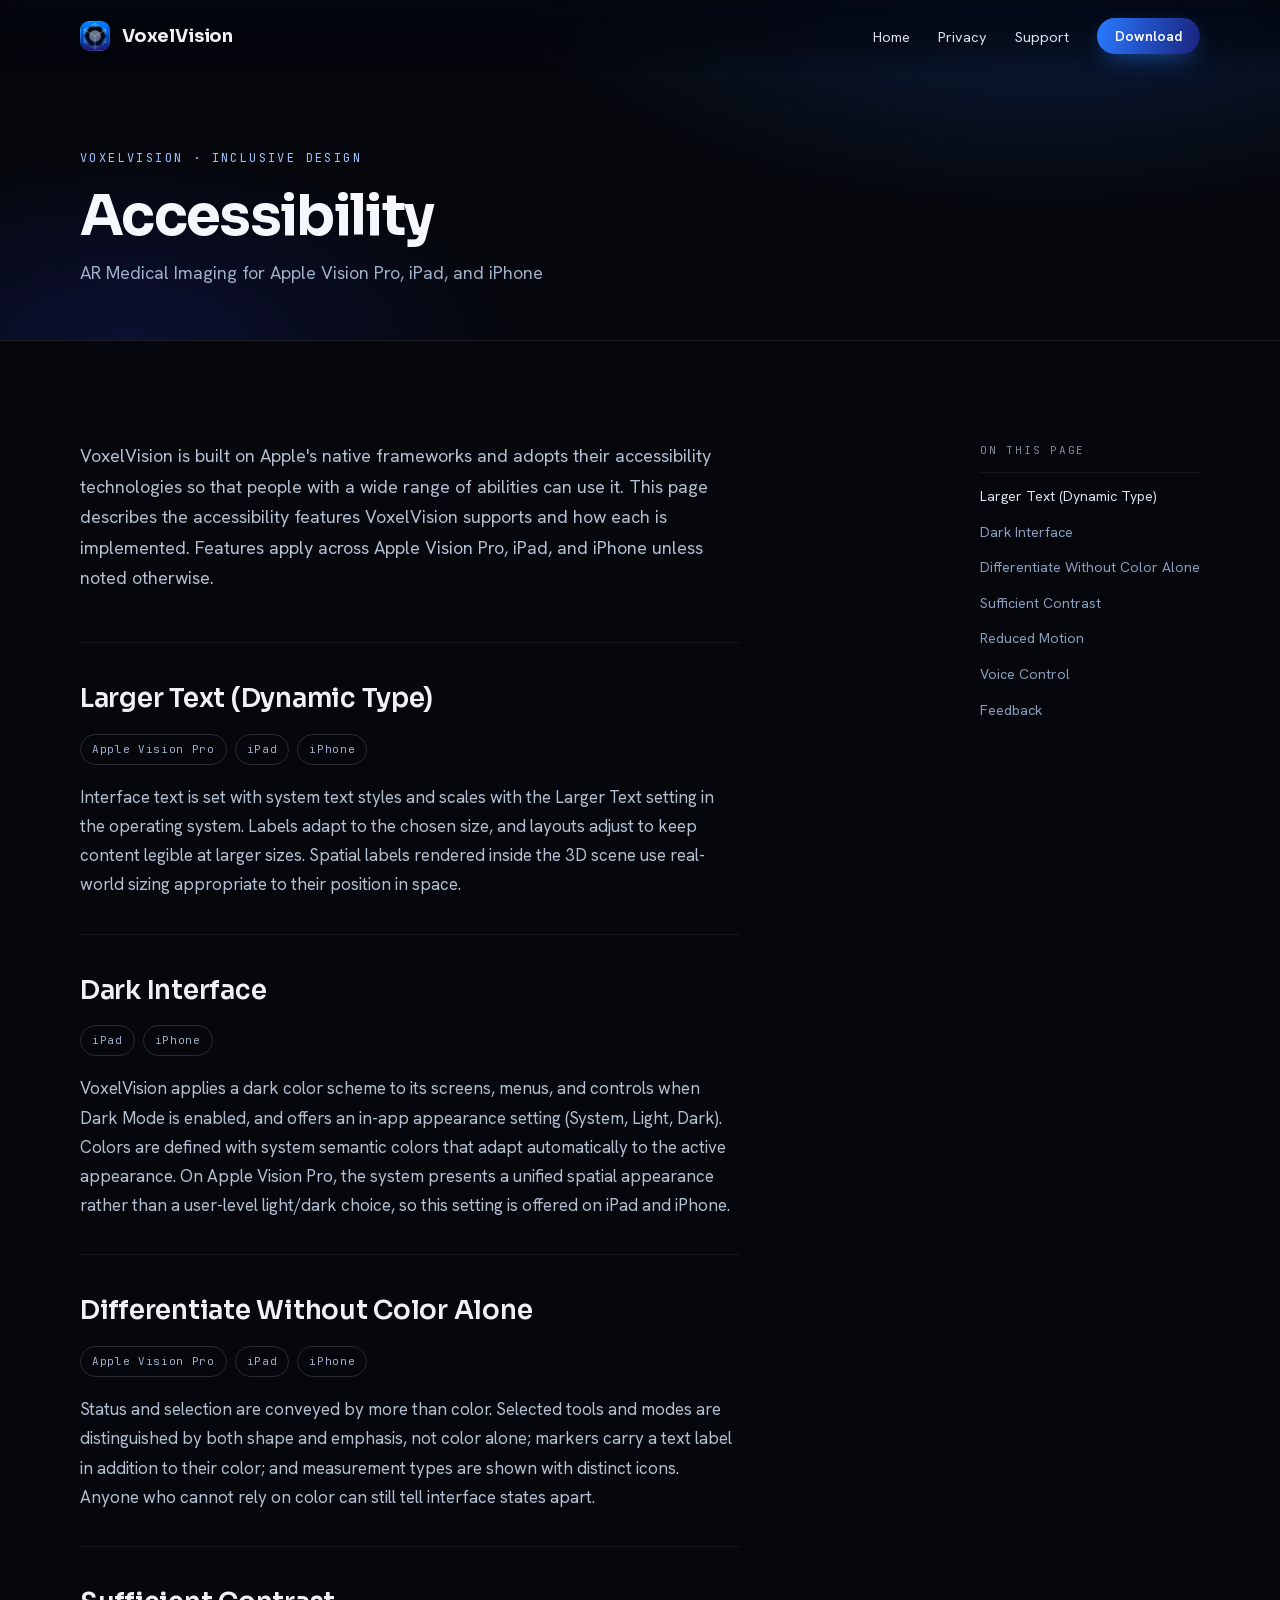
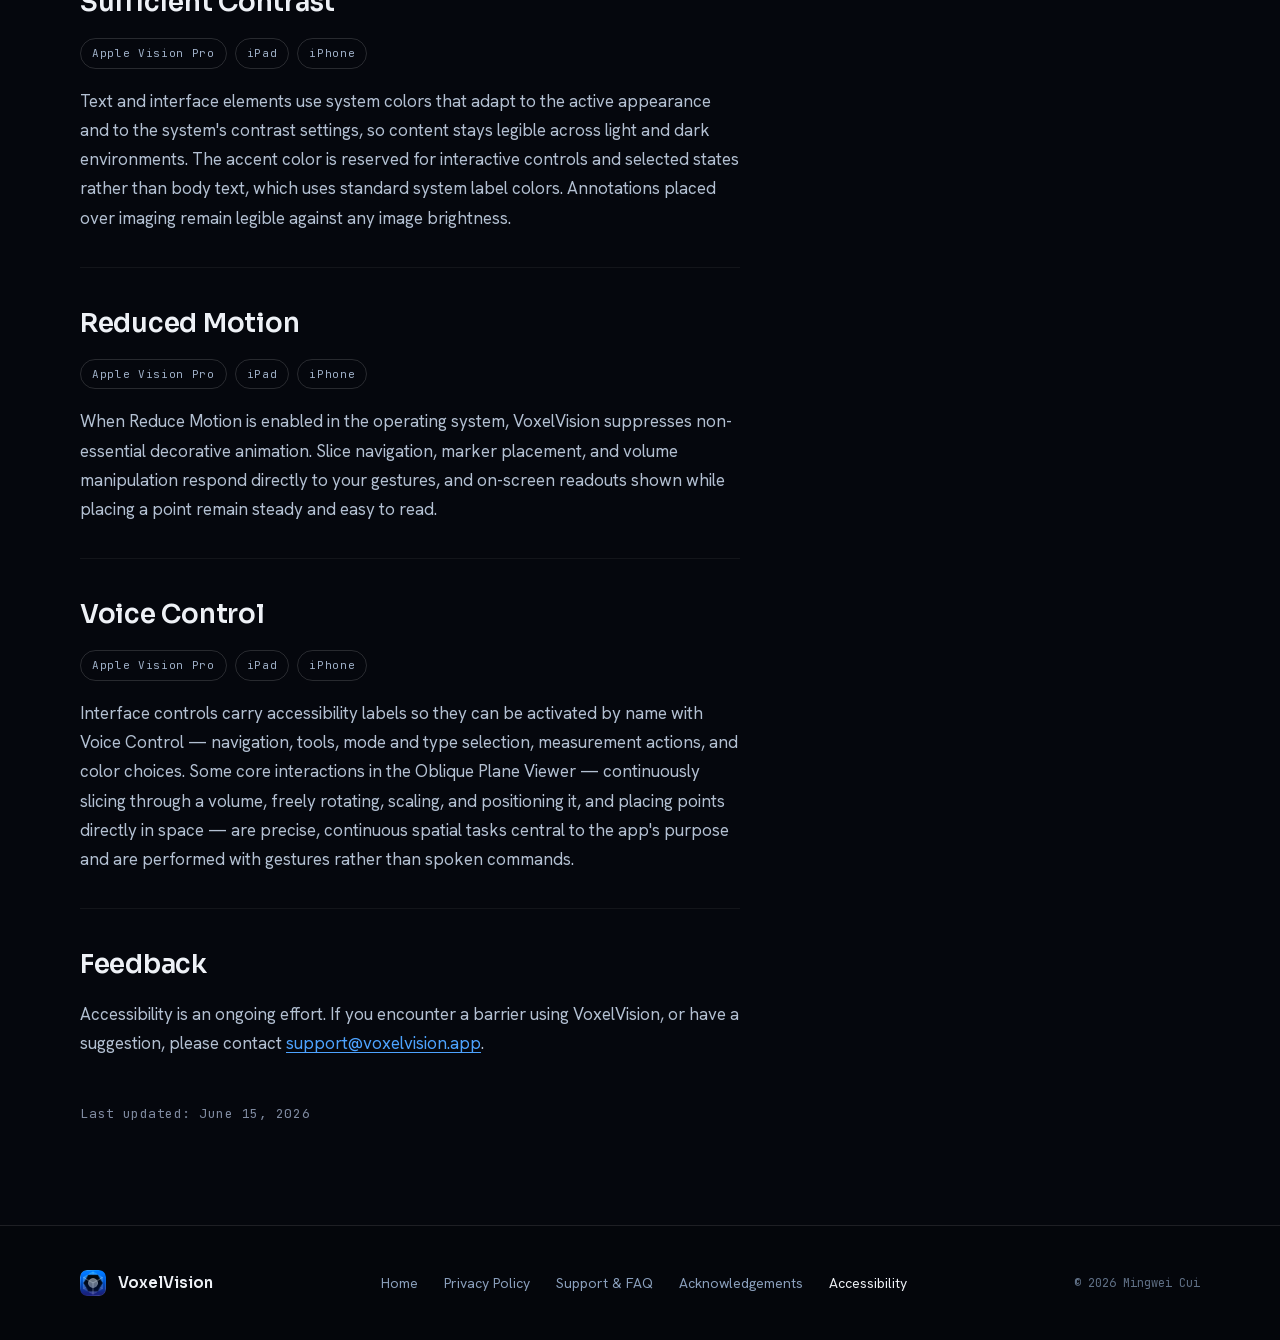
==== commit 9a6e051c: "Website for VoxelVision 1.2.1" ====
--- a/accessibility.html
+++ b/accessibility.html
@@ -7,7 +7,9 @@
 <title>VoxelVision — Accessibility</title>
 <meta name="description" content="How VoxelVision supports Apple accessibility features — Dynamic Type, Dark Interface, color-independent differentiation, sufficient contrast, reduced motion, and Voice Control — across Apple Vision Pro, iPad, and iPhone.">
 <link rel="canonical" href="https://voxelvision.app/accessibility.html">
-<link rel="icon" type="image/png" sizes="128x128" href="assets/icon_128.png">
+<link rel="icon" href="/favicon.ico" sizes="48x48">
+<link rel="icon" type="image/png" sizes="128x128" href="assets/favicon-128.png">
+<link rel="apple-touch-icon" sizes="180x180" href="/apple-touch-icon.png">
 <meta property="og:type" content="website">
 <meta property="og:title" content="VoxelVision — Accessibility">
 <meta property="og:description" content="How VoxelVision supports Apple accessibility features across Apple Vision Pro, iPad, and iPhone.">
@@ -187,7 +189,7 @@
         <a href="acknowledgements.html" style="color:#8ba0bd;">Acknowledgements</a>
         <a href="accessibility.html" style="color:#eef1f6;">Accessibility</a>
       </div>
-      <span style="font-family:'JetBrains Mono',monospace; font-size:12px; color:#5f6f85;">© 2026 <a href="https://mingweicui.github.io/" style="color:#7f8aa0;">Mingwei Cui</a></span>
+      <span style="font-family:'JetBrains Mono',monospace; font-size:12px; color:#5f6f85;">© 2026 Mingwei Cui</span>
     </div>
   </footer>
 
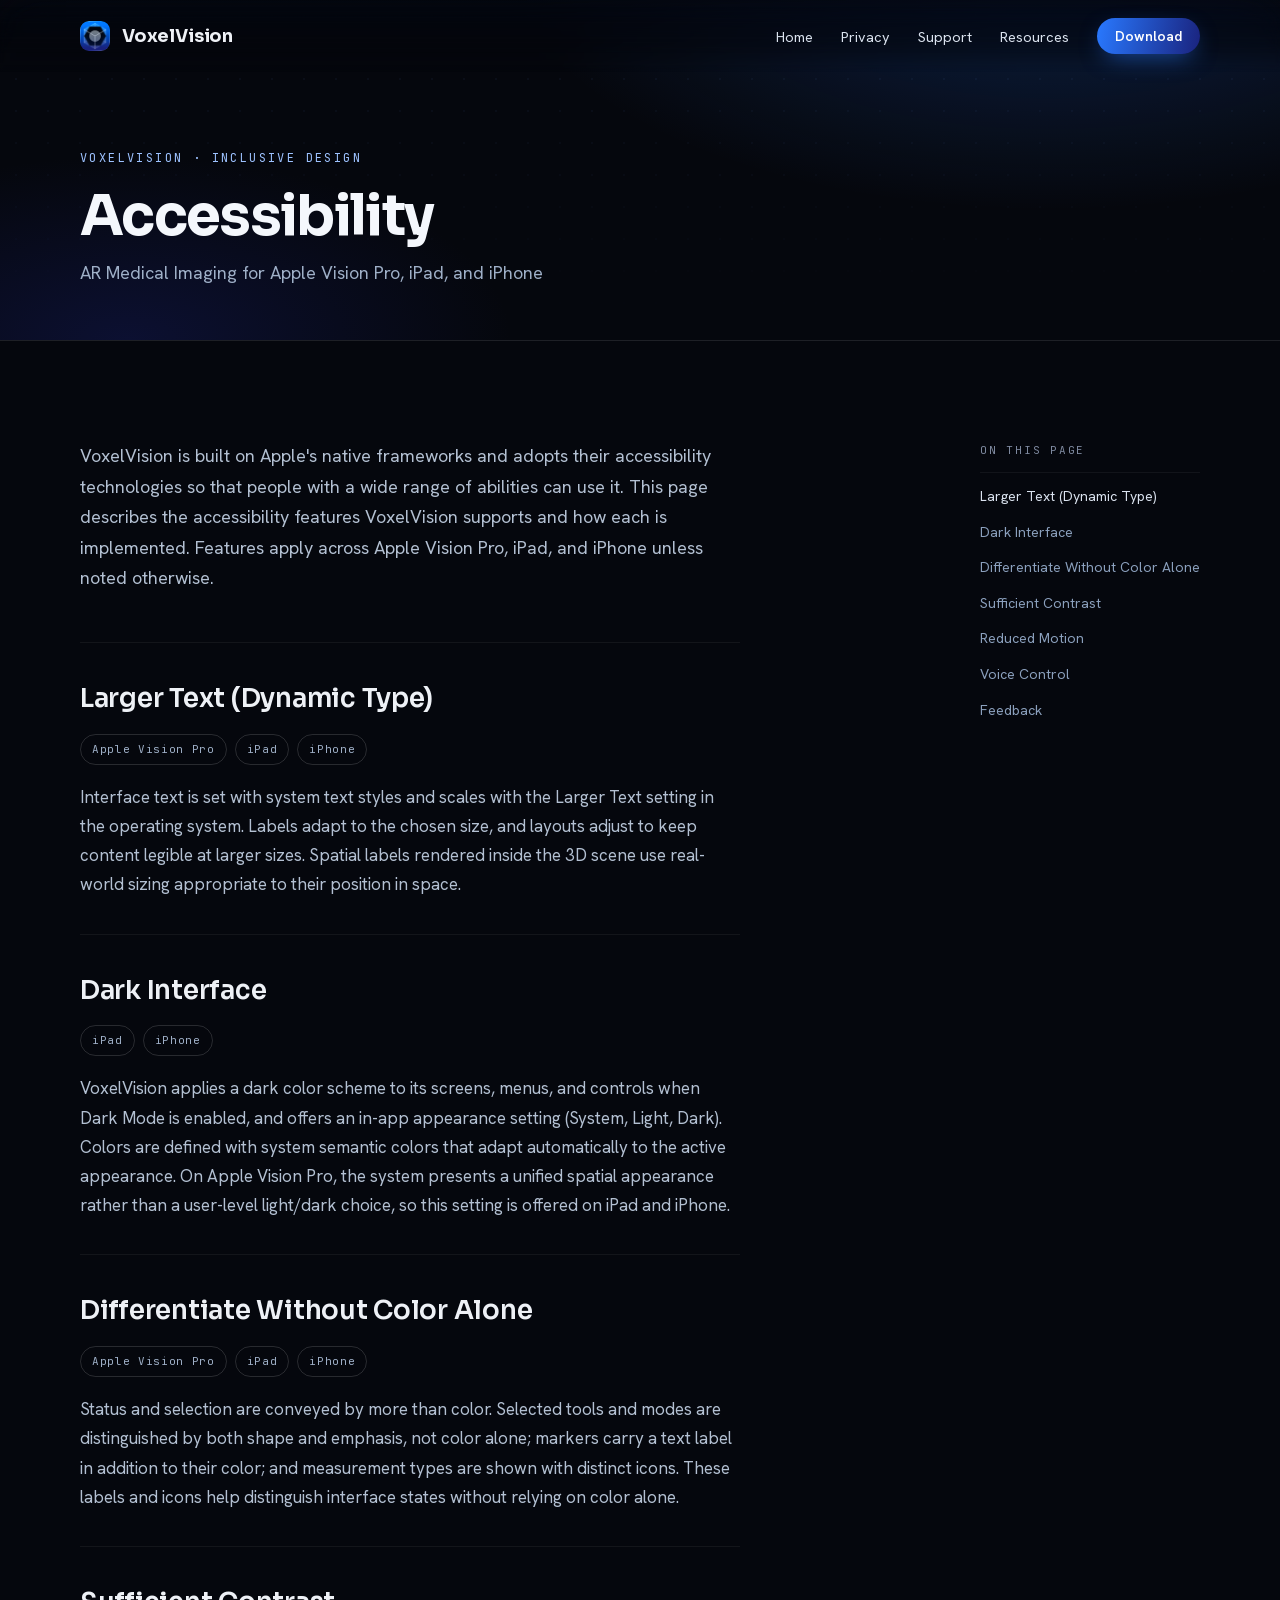
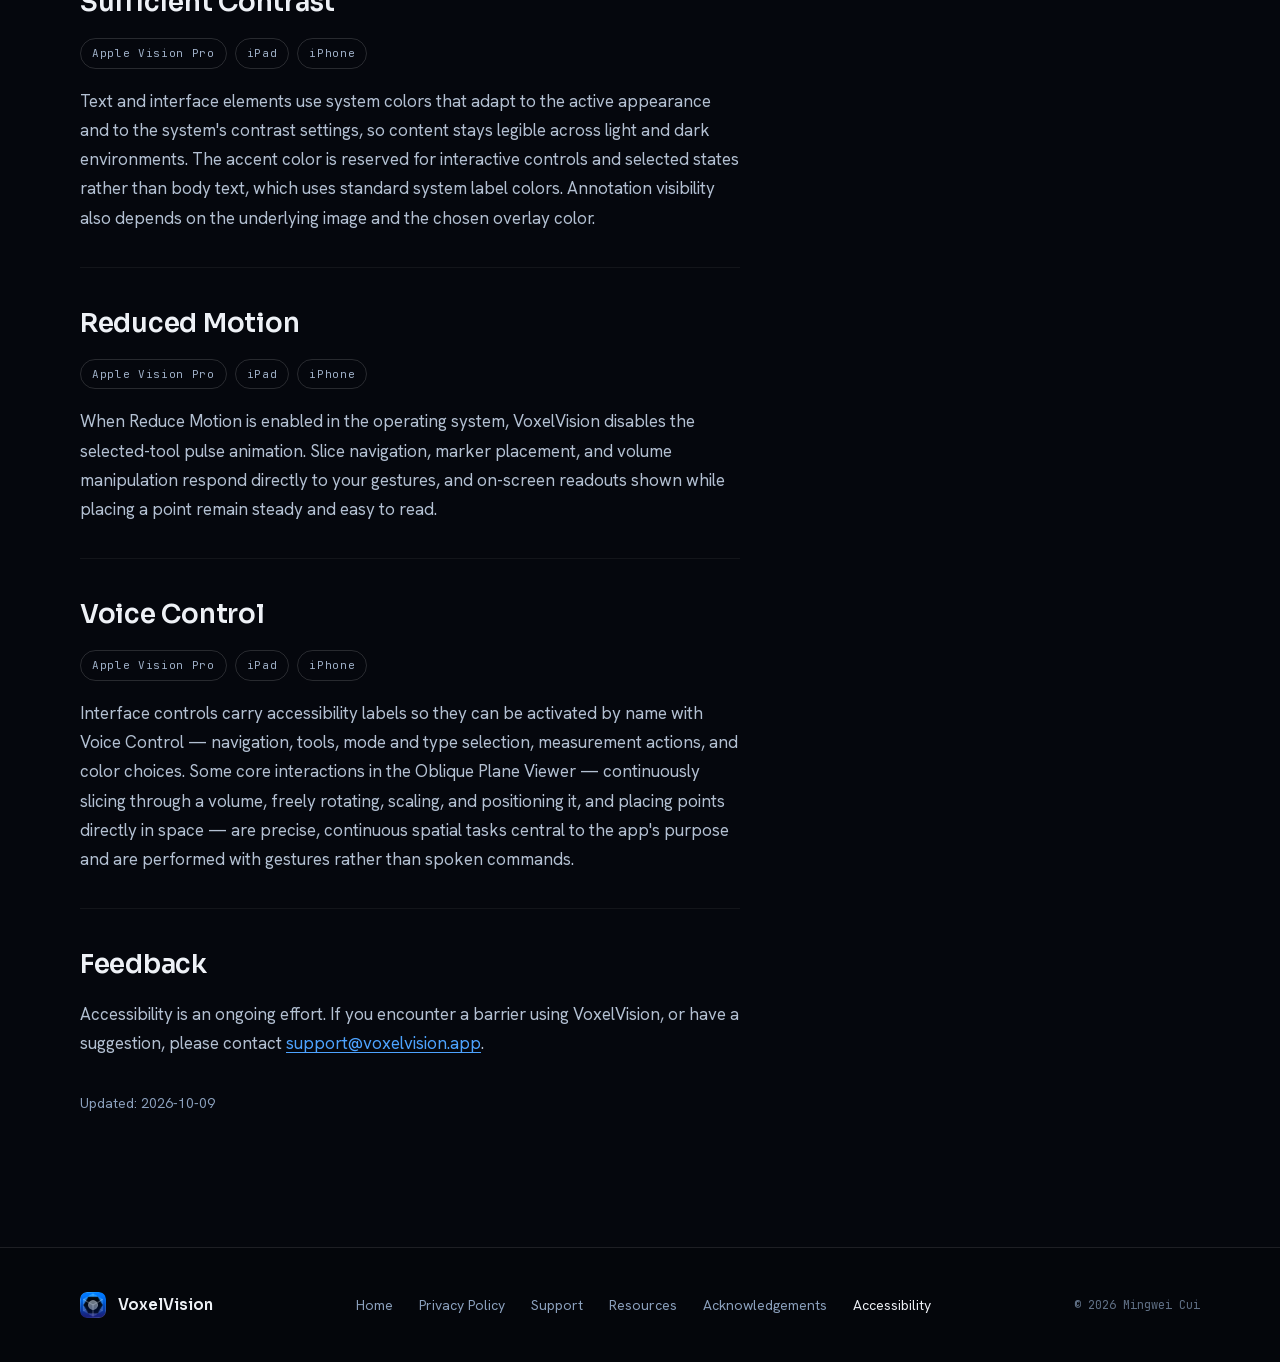
==== commit a93624e9: "Website for VoxelVision 2.0.0" ====
--- a/accessibility.html
+++ b/accessibility.html
@@ -23,7 +23,7 @@
 <link rel="preload" as="font" type="font/woff2" crossorigin href="assets/fonts/Sora-700-latin.woff2">
 <link rel="preload" as="font" type="font/woff2" crossorigin href="assets/fonts/HankenGrotesk-400-latin.woff2">
 <link rel="preload" as="font" type="font/woff2" crossorigin href="assets/fonts/JetBrainsMono-400-latin.woff2">
-<link rel="stylesheet" href="assets/site.css">
+<link rel="stylesheet" href="assets/site.8653b89d08d2366f.css">
 <script>
 /* Detect browsers that force-darken page colours, so gradient-clipped text can
    fall back to a plain light fill instead of a darkened gradient. */
@@ -44,8 +44,8 @@
   new MutationObserver(schedule).observe(document.head,{childList:true,subtree:true});
 })();
 </script>
-<script src="./ct.js"></script>
-<script defer src="assets/site.js"></script>
+<script src="ct.1a71120657b03c1e.js"></script>
+<script defer src="assets/site.46e041ecf8df7afd.js"></script>
 </head>
 <body>
 <div style="background:#05070d; color:#eef1f6; font-family:'Hanken Grotesk',sans-serif; -webkit-font-smoothing:antialiased;">
@@ -66,11 +66,13 @@
         <a class="vvm-b" href="index.html">Home</a>
         <a class="vvm-b" href="privacy.html">Privacy</a>
         <a class="vvm-b" href="support.html">Support</a>
+        <a class="vvm-b" href="resources.html">Resources</a>
         </nav>
       </details>
       <a class="vvnav-b" href="index.html">Home</a>
       <a class="vvnav-b" href="privacy.html">Privacy</a>
       <a class="vvnav-b" href="support.html">Support</a>
+      <a class="vvnav-b" href="resources.html">Resources</a>
       <a class="vvcta" href="https://apps.apple.com/app/voxelvision/id6762214194?pt=127449969&ct=landing&mt=8" style="color:#fff; background:linear-gradient(100deg,#2979FF,#1A237E); padding:9px 18px; border-radius:999px; font-weight:600; font-size:14px; box-shadow:0 8px 24px -8px rgba(41,121,255,.7);" aria-label="Download VoxelVision on the App Store"><svg class="vvcta-ico" width="17" height="17" viewBox="0 0 24 24" fill="none" stroke="currentColor" stroke-width="2.2" stroke-linecap="round" stroke-linejoin="round" aria-hidden="true"><path d="M12 3v11"/><path d="M7.5 10l4.5 4.5 4.5-4.5"/><path d="M4.5 20h15"/></svg><span class="vvcta-txt">Download</span></a>
     </div>
   </nav>
@@ -133,7 +135,7 @@
         <span style="font-family:'JetBrains Mono',monospace; font-size:11px; letter-spacing:.06em; padding:5px 11px; border:1px solid rgba(255,255,255,.14); border-radius:999px; color:#9fb0c8;">iPad</span>
         <span style="font-family:'JetBrains Mono',monospace; font-size:11px; letter-spacing:.06em; padding:5px 11px; border:1px solid rgba(255,255,255,.14); border-radius:999px; color:#9fb0c8;">iPhone</span>
       </div>
-      <p style="margin:0;">Status and selection are conveyed by more than color. Selected tools and modes are distinguished by both shape and emphasis, not color alone; markers carry a text label in addition to their color; and measurement types are shown with distinct icons. Anyone who cannot rely on color can still tell interface states apart.</p>
+      <p style="margin:0;">Status and selection are conveyed by more than color. Selected tools and modes are distinguished by both shape and emphasis, not color alone; markers carry a text label in addition to their color; and measurement types are shown with distinct icons. These labels and icons help distinguish interface states without relying on color alone.</p>
     </div>
 
     <div style="border-top:1px solid var(--vv-rule-soft); padding:34px 0;">
@@ -143,7 +145,7 @@
         <span style="font-family:'JetBrains Mono',monospace; font-size:11px; letter-spacing:.06em; padding:5px 11px; border:1px solid rgba(255,255,255,.14); border-radius:999px; color:#9fb0c8;">iPad</span>
         <span style="font-family:'JetBrains Mono',monospace; font-size:11px; letter-spacing:.06em; padding:5px 11px; border:1px solid rgba(255,255,255,.14); border-radius:999px; color:#9fb0c8;">iPhone</span>
       </div>
-      <p style="margin:0;">Text and interface elements use system colors that adapt to the active appearance and to the system's contrast settings, so content stays legible across light and dark environments. The accent color is reserved for interactive controls and selected states rather than body text, which uses standard system label colors. Annotations placed over imaging remain legible against any image brightness.</p>
+      <p style="margin:0;">Text and interface elements use system colors that adapt to the active appearance and to the system's contrast settings, so content stays legible across light and dark environments. The accent color is reserved for interactive controls and selected states rather than body text, which uses standard system label colors. Annotation visibility also depends on the underlying image and the chosen overlay color.</p>
     </div>
 
     <div style="border-top:1px solid var(--vv-rule-soft); padding:34px 0;">
@@ -153,7 +155,7 @@
         <span style="font-family:'JetBrains Mono',monospace; font-size:11px; letter-spacing:.06em; padding:5px 11px; border:1px solid rgba(255,255,255,.14); border-radius:999px; color:#9fb0c8;">iPad</span>
         <span style="font-family:'JetBrains Mono',monospace; font-size:11px; letter-spacing:.06em; padding:5px 11px; border:1px solid rgba(255,255,255,.14); border-radius:999px; color:#9fb0c8;">iPhone</span>
       </div>
-      <p style="margin:0;">When Reduce Motion is enabled in the operating system, VoxelVision suppresses non-essential decorative animation. Slice navigation, marker placement, and volume manipulation respond directly to your gestures, and on-screen readouts shown while placing a point remain steady and easy to read.</p>
+      <p style="margin:0;">When Reduce Motion is enabled in the operating system, VoxelVision disables the selected-tool pulse animation. Slice navigation, marker placement, and volume manipulation respond directly to your gestures, and on-screen readouts shown while placing a point remain steady and easy to read.</p>
     </div>
 
     <div style="border-top:1px solid var(--vv-rule-soft); padding:34px 0;">
@@ -171,7 +173,7 @@
       <p style="margin:0;">Accessibility is an ongoing effort. If you encounter a barrier using VoxelVision, or have a suggestion, please contact <a href="mailto:support@voxelvision.app">support@voxelvision.app</a>.</p>
     </div>
 
-    <p style="margin:44px 0 0; font-family:'JetBrains Mono',monospace; font-size:13px; letter-spacing:.04em; color:#7f8aa0;">Last updated: June 15, 2026</p>
+    <p style="margin:32px 0; font-size:14px; color:#8ba0bd;">Updated: <time datetime="2026-10-09">2026-10-09</time></p>
   </div>
 </main>
 
@@ -185,7 +187,8 @@
       <div style="display:flex; gap:26px; font-size:14px; color:#8ba0bd; flex-wrap:wrap;">
         <a href="index.html" style="color:#8ba0bd;">Home</a>
         <a href="privacy.html" style="color:#8ba0bd;">Privacy Policy</a>
-        <a href="support.html" style="color:#8ba0bd;">Support &amp; FAQ</a>
+        <a href="support.html" style="color:#8ba0bd;">Support</a>
+        <a href="resources.html" style="color:#8ba0bd;">Resources</a>
         <a href="acknowledgements.html" style="color:#8ba0bd;">Acknowledgements</a>
         <a href="accessibility.html" style="color:#eef1f6;">Accessibility</a>
       </div>
--- a/assets/site.8653b89d08d2366f.css
+++ b/assets/site.8653b89d08d2366f.css
@@ -0,0 +1,542 @@
+/* voxelvision.app — shared stylesheet for all pages.
+   Fonts are self-hosted: the site claims no third-party data collection, so it
+   must not hand every visitor's IP to a font CDN to render that claim. */
+
+@font-face {
+  font-family: 'Hanken Grotesk';
+  font-style: normal;
+  font-weight: 300;
+  font-display: swap;
+  src: url('fonts/HankenGrotesk-300-latin-ext.woff2') format('woff2');
+  unicode-range: U+0100-02BA, U+02BD-02C5, U+02C7-02CC, U+02CE-02D7, U+02DD-02FF, U+0304, U+0308, U+0329, U+1D00-1DBF, U+1E00-1E9F, U+1EF2-1EFF, U+2020, U+20A0-20AB, U+20AD-20C0, U+2113, U+2C60-2C7F, U+A720-A7FF;
+}
+@font-face {
+  font-family: 'Hanken Grotesk';
+  font-style: normal;
+  font-weight: 300;
+  font-display: swap;
+  src: url('fonts/HankenGrotesk-300-latin.woff2') format('woff2');
+  unicode-range: U+0000-00FF, U+0131, U+0152-0153, U+02BB-02BC, U+02C6, U+02DA, U+02DC, U+0304, U+0308, U+0329, U+2000-206F, U+20AC, U+2122, U+2191, U+2193, U+2212, U+2215, U+FEFF, U+FFFD;
+}
+@font-face {
+  font-family: 'Hanken Grotesk';
+  font-style: normal;
+  font-weight: 400;
+  font-display: swap;
+  src: url('fonts/HankenGrotesk-400-latin-ext.woff2') format('woff2');
+  unicode-range: U+0100-02BA, U+02BD-02C5, U+02C7-02CC, U+02CE-02D7, U+02DD-02FF, U+0304, U+0308, U+0329, U+1D00-1DBF, U+1E00-1E9F, U+1EF2-1EFF, U+2020, U+20A0-20AB, U+20AD-20C0, U+2113, U+2C60-2C7F, U+A720-A7FF;
+}
+@font-face {
+  font-family: 'Hanken Grotesk';
+  font-style: normal;
+  font-weight: 400;
+  font-display: swap;
+  src: url('fonts/HankenGrotesk-400-latin.woff2') format('woff2');
+  unicode-range: U+0000-00FF, U+0131, U+0152-0153, U+02BB-02BC, U+02C6, U+02DA, U+02DC, U+0304, U+0308, U+0329, U+2000-206F, U+20AC, U+2122, U+2191, U+2193, U+2212, U+2215, U+FEFF, U+FFFD;
+}
+@font-face {
+  font-family: 'Hanken Grotesk';
+  font-style: normal;
+  font-weight: 600;
+  font-display: swap;
+  src: url('fonts/HankenGrotesk-600-latin-ext.woff2') format('woff2');
+  unicode-range: U+0100-02BA, U+02BD-02C5, U+02C7-02CC, U+02CE-02D7, U+02DD-02FF, U+0304, U+0308, U+0329, U+1D00-1DBF, U+1E00-1E9F, U+1EF2-1EFF, U+2020, U+20A0-20AB, U+20AD-20C0, U+2113, U+2C60-2C7F, U+A720-A7FF;
+}
+@font-face {
+  font-family: 'Hanken Grotesk';
+  font-style: normal;
+  font-weight: 600;
+  font-display: swap;
+  src: url('fonts/HankenGrotesk-600-latin.woff2') format('woff2');
+  unicode-range: U+0000-00FF, U+0131, U+0152-0153, U+02BB-02BC, U+02C6, U+02DA, U+02DC, U+0304, U+0308, U+0329, U+2000-206F, U+20AC, U+2122, U+2191, U+2193, U+2212, U+2215, U+FEFF, U+FFFD;
+}
+@font-face {
+  font-family: 'Hanken Grotesk';
+  font-style: normal;
+  font-weight: 700;
+  font-display: swap;
+  src: url('fonts/HankenGrotesk-700-latin-ext.woff2') format('woff2');
+  unicode-range: U+0100-02BA, U+02BD-02C5, U+02C7-02CC, U+02CE-02D7, U+02DD-02FF, U+0304, U+0308, U+0329, U+1D00-1DBF, U+1E00-1E9F, U+1EF2-1EFF, U+2020, U+20A0-20AB, U+20AD-20C0, U+2113, U+2C60-2C7F, U+A720-A7FF;
+}
+@font-face {
+  font-family: 'Hanken Grotesk';
+  font-style: normal;
+  font-weight: 700;
+  font-display: swap;
+  src: url('fonts/HankenGrotesk-700-latin.woff2') format('woff2');
+  unicode-range: U+0000-00FF, U+0131, U+0152-0153, U+02BB-02BC, U+02C6, U+02DA, U+02DC, U+0304, U+0308, U+0329, U+2000-206F, U+20AC, U+2122, U+2191, U+2193, U+2212, U+2215, U+FEFF, U+FFFD;
+}
+@font-face {
+  font-family: 'JetBrains Mono';
+  font-style: normal;
+  font-weight: 400;
+  font-display: swap;
+  src: url('fonts/JetBrainsMono-400-latin-ext.woff2') format('woff2');
+  unicode-range: U+0100-02BA, U+02BD-02C5, U+02C7-02CC, U+02CE-02D7, U+02DD-02FF, U+0304, U+0308, U+0329, U+1D00-1DBF, U+1E00-1E9F, U+1EF2-1EFF, U+2020, U+20A0-20AB, U+20AD-20C0, U+2113, U+2C60-2C7F, U+A720-A7FF;
+}
+@font-face {
+  font-family: 'JetBrains Mono';
+  font-style: normal;
+  font-weight: 400;
+  font-display: swap;
+  src: url('fonts/JetBrainsMono-400-latin.woff2') format('woff2');
+  unicode-range: U+0000-00FF, U+0131, U+0152-0153, U+02BB-02BC, U+02C6, U+02DA, U+02DC, U+0304, U+0308, U+0329, U+2000-206F, U+20AC, U+2122, U+2191, U+2193, U+2212, U+2215, U+FEFF, U+FFFD;
+}
+@font-face {
+  font-family: 'JetBrains Mono';
+  font-style: normal;
+  font-weight: 500;
+  font-display: swap;
+  src: url('fonts/JetBrainsMono-500-latin-ext.woff2') format('woff2');
+  unicode-range: U+0100-02BA, U+02BD-02C5, U+02C7-02CC, U+02CE-02D7, U+02DD-02FF, U+0304, U+0308, U+0329, U+1D00-1DBF, U+1E00-1E9F, U+1EF2-1EFF, U+2020, U+20A0-20AB, U+20AD-20C0, U+2113, U+2C60-2C7F, U+A720-A7FF;
+}
+@font-face {
+  font-family: 'JetBrains Mono';
+  font-style: normal;
+  font-weight: 500;
+  font-display: swap;
+  src: url('fonts/JetBrainsMono-500-latin.woff2') format('woff2');
+  unicode-range: U+0000-00FF, U+0131, U+0152-0153, U+02BB-02BC, U+02C6, U+02DA, U+02DC, U+0304, U+0308, U+0329, U+2000-206F, U+20AC, U+2122, U+2191, U+2193, U+2212, U+2215, U+FEFF, U+FFFD;
+}
+@font-face {
+  font-family: 'Sora';
+  font-style: normal;
+  font-weight: 400;
+  font-display: swap;
+  src: url('fonts/Sora-400-latin-ext.woff2') format('woff2');
+  unicode-range: U+0100-02BA, U+02BD-02C5, U+02C7-02CC, U+02CE-02D7, U+02DD-02FF, U+0304, U+0308, U+0329, U+1D00-1DBF, U+1E00-1E9F, U+1EF2-1EFF, U+2020, U+20A0-20AB, U+20AD-20C0, U+2113, U+2C60-2C7F, U+A720-A7FF;
+}
+@font-face {
+  font-family: 'Sora';
+  font-style: normal;
+  font-weight: 400;
+  font-display: swap;
+  src: url('fonts/Sora-400-latin.woff2') format('woff2');
+  unicode-range: U+0000-00FF, U+0131, U+0152-0153, U+02BB-02BC, U+02C6, U+02DA, U+02DC, U+0304, U+0308, U+0329, U+2000-206F, U+20AC, U+2122, U+2191, U+2193, U+2212, U+2215, U+FEFF, U+FFFD;
+}
+@font-face {
+  font-family: 'Sora';
+  font-style: normal;
+  font-weight: 500;
+  font-display: swap;
+  src: url('fonts/Sora-500-latin-ext.woff2') format('woff2');
+  unicode-range: U+0100-02BA, U+02BD-02C5, U+02C7-02CC, U+02CE-02D7, U+02DD-02FF, U+0304, U+0308, U+0329, U+1D00-1DBF, U+1E00-1E9F, U+1EF2-1EFF, U+2020, U+20A0-20AB, U+20AD-20C0, U+2113, U+2C60-2C7F, U+A720-A7FF;
+}
+@font-face {
+  font-family: 'Sora';
+  font-style: normal;
+  font-weight: 500;
+  font-display: swap;
+  src: url('fonts/Sora-500-latin.woff2') format('woff2');
+  unicode-range: U+0000-00FF, U+0131, U+0152-0153, U+02BB-02BC, U+02C6, U+02DA, U+02DC, U+0304, U+0308, U+0329, U+2000-206F, U+20AC, U+2122, U+2191, U+2193, U+2212, U+2215, U+FEFF, U+FFFD;
+}
+@font-face {
+  font-family: 'Sora';
+  font-style: normal;
+  font-weight: 600;
+  font-display: swap;
+  src: url('fonts/Sora-600-latin-ext.woff2') format('woff2');
+  unicode-range: U+0100-02BA, U+02BD-02C5, U+02C7-02CC, U+02CE-02D7, U+02DD-02FF, U+0304, U+0308, U+0329, U+1D00-1DBF, U+1E00-1E9F, U+1EF2-1EFF, U+2020, U+20A0-20AB, U+20AD-20C0, U+2113, U+2C60-2C7F, U+A720-A7FF;
+}
+@font-face {
+  font-family: 'Sora';
+  font-style: normal;
+  font-weight: 600;
+  font-display: swap;
+  src: url('fonts/Sora-600-latin.woff2') format('woff2');
+  unicode-range: U+0000-00FF, U+0131, U+0152-0153, U+02BB-02BC, U+02C6, U+02DA, U+02DC, U+0304, U+0308, U+0329, U+2000-206F, U+20AC, U+2122, U+2191, U+2193, U+2212, U+2215, U+FEFF, U+FFFD;
+}
+@font-face {
+  font-family: 'Sora';
+  font-style: normal;
+  font-weight: 700;
+  font-display: swap;
+  src: url('fonts/Sora-700-latin-ext.woff2') format('woff2');
+  unicode-range: U+0100-02BA, U+02BD-02C5, U+02C7-02CC, U+02CE-02D7, U+02DD-02FF, U+0304, U+0308, U+0329, U+1D00-1DBF, U+1E00-1E9F, U+1EF2-1EFF, U+2020, U+20A0-20AB, U+20AD-20C0, U+2113, U+2C60-2C7F, U+A720-A7FF;
+}
+@font-face {
+  font-family: 'Sora';
+  font-style: normal;
+  font-weight: 700;
+  font-display: swap;
+  src: url('fonts/Sora-700-latin.woff2') format('woff2');
+  unicode-range: U+0000-00FF, U+0131, U+0152-0153, U+02BB-02BC, U+02C6, U+02DA, U+02DC, U+0304, U+0308, U+0329, U+2000-206F, U+20AC, U+2122, U+2191, U+2193, U+2212, U+2215, U+FEFF, U+FFFD;
+}
+@font-face {
+  font-family: 'Sora';
+  font-style: normal;
+  font-weight: 800;
+  font-display: swap;
+  src: url('fonts/Sora-800-latin-ext.woff2') format('woff2');
+  unicode-range: U+0100-02BA, U+02BD-02C5, U+02C7-02CC, U+02CE-02D7, U+02DD-02FF, U+0304, U+0308, U+0329, U+1D00-1DBF, U+1E00-1E9F, U+1EF2-1EFF, U+2020, U+20A0-20AB, U+20AD-20C0, U+2113, U+2C60-2C7F, U+A720-A7FF;
+}
+@font-face {
+  font-family: 'Sora';
+  font-style: normal;
+  font-weight: 800;
+  font-display: swap;
+  src: url('fonts/Sora-800-latin.woff2') format('woff2');
+  unicode-range: U+0000-00FF, U+0131, U+0152-0153, U+02BB-02BC, U+02C6, U+02DA, U+02DC, U+0304, U+0308, U+0329, U+2000-206F, U+20AC, U+2122, U+2191, U+2193, U+2212, U+2215, U+FEFF, U+FFFD;
+}
+
+* { box-sizing: border-box; }
+  /* Offsets in-page anchor jumps by the sticky nav's height, so section headings
+     are not parked underneath it. */
+  html { scroll-padding-top:92px; }
+  /* Bar height is deterministic from its own padding and tallest child, and it
+     changes at the same breakpoints those do. The hero is pulled up by exactly
+     this so its image reaches the top of the page and the frost has something to
+     work on at rest, instead of the bar sitting on a band of page ground. */
+  /* One rhythm, two hairline weights, one gutter — declared once so a section
+     cannot drift out of step by being edited in isolation.
+       --vv-rule       structural, once per region: band edges, footer, page header
+       --vv-rule-soft  repeating separators and in-card rules; lighter precisely
+                       because they repeat, and repetition accumulates weight. */
+  /* One measure for every section, so the page keeps a single left edge; line
+     length is a property of the text, not of the container.
+     Two surface tiers: cards hold discrete objects, panels hold whole regions. */
+  /* Reading measure is a property of the text, never of the container: sub-page
+     prose sits in the same 1200 column as everything else and simply stops early,
+     the way the hero's own copy does. One left edge, comfortable line length. */
+  :root { --vv-read:660px; }
+  /* Gap above only; the footer's own margin supplies the one below, so the two
+     can never stack — same rule the home page's sections follow. */
+  .vvbody { max-width:var(--vv-max)!important; padding-block:var(--vv-sec) 0!important; }
+  /* Sub-page documents are long and sectioned; the column beside the text carries
+     the page's own index rather than sitting empty. The rail is one component —
+     its contents come from each page's real structure, not from a template. */
+  .vvbody { display:grid; grid-template-columns:var(--vv-read) minmax(0,1fr);
+            column-gap:64px; align-items:start; }
+  .vvdoc { grid-column:1; grid-row:1; min-width:0; }
+  .vvtoc { grid-column:2; grid-row:1; justify-self:end; position:sticky; top:calc(var(--vv-nav-h) + 28px);
+           max-height:calc(100vh - var(--vv-nav-h) - 72px); overflow-y:auto;
+           max-width:280px; }
+  .vvtoc > summary { display:none; }
+  /* A native scrollbar paints a square-cornered track inside the padding box, so
+     it juts out of a rounded panel. A thin overlay-style bar with a transparent
+     track has no corners to show. */
+  .vvtoc, .vvtoc-list { scrollbar-width:thin; scrollbar-color:rgba(255,255,255,.22) transparent; }
+  .vvtoc::-webkit-scrollbar, .vvtoc-list::-webkit-scrollbar { width:6px; }
+  .vvtoc::-webkit-scrollbar-track, .vvtoc-list::-webkit-scrollbar-track { background:transparent; }
+  .vvtoc::-webkit-scrollbar-thumb, .vvtoc-list::-webkit-scrollbar-thumb {
+      background:rgba(255,255,255,.20); border-radius:999px; }
+  .vvtoc::-webkit-scrollbar-thumb:hover, .vvtoc-list::-webkit-scrollbar-thumb:hover {
+      background:rgba(255,255,255,.34); }
+  .vvtoc-label { font-family:'JetBrains Mono',monospace; font-size:11px; letter-spacing:.16em;
+                 text-transform:uppercase; color:#7f8aa0; padding-bottom:12px;
+                 border-bottom:1px solid var(--vv-rule-soft); margin-bottom:6px; }
+  .vvtoc a { display:block; padding:8px 0; font-size:14px; line-height:1.4; color:#8ba0bd;
+             border-left:2px solid transparent; padding-left:12px; margin-left:-14px; }
+  .vvtoc a:hover { color:#dbe3ef; }
+  .vvtoc a.is-current { color:#dbe3ef; border-left-color:#2979FF; }
+  .vvtoc-tree, .vvtoc-tree ul { list-style:none; margin:0; padding:0; }
+  .vvtoc-tree > li + li { margin-top:18px; }
+  .vvtoc-tree .vvtoc-section { font-weight:700; color:#c2cee0; }
+  .vvtoc-tree ul { margin-left:12px; padding-left:12px; border-left:1px solid var(--vv-rule-soft); }
+  .vvtoc-tree ul a { font-size:13px; padding-top:6px; padding-bottom:6px; }
+  /* Below this the column cannot hold both, so the rail becomes a disclosure
+     above the text — still available, no longer competing for width. */
+  /* Below the two-column threshold the rail stops being a block in the flow and
+     becomes a floating control at the top-right of the reading column: it costs no
+     vertical space while idle, stays reachable the whole way down, and borrows the
+     bar menu's material and behaviour so the page has one control language. */
+  @media (max-width:1100px){
+    .vvbody { display:block; }
+    .vvtoc { position:sticky; top:calc(var(--vv-nav-h) + 14px); z-index:40;
+             justify-self:auto; height:0; max-width:none; max-height:none;
+             overflow:visible; margin:0; }
+    .vvtoc > summary { position:absolute; right:0; top:0; width:42px; height:42px;
+                       display:flex; align-items:center; justify-content:center;
+                       cursor:pointer; list-style:none; border-radius:999px;
+                       color:#dbe3ef;
+                       background:rgba(14,19,31,.62);
+                       backdrop-filter:blur(26px) saturate(170%);
+                       -webkit-backdrop-filter:blur(26px) saturate(170%);
+                       border:1px solid rgba(255,255,255,.14);
+                       box-shadow:0 14px 34px -14px rgba(0,0,0,.9); }
+    .vvtoc > summary::-webkit-details-marker { display:none; }
+    .vvtoc[open] > summary { color:#fff; border-color:rgba(255,255,255,.3); }
+    .vvtoc .vvtoc-txt, .vvtoc .vvtoc-label { display:none; }
+    .vvtoc > nav { position:absolute; right:0; top:54px;
+                   width:min(300px, calc(100vw - 2 * var(--vv-gut)));
+                   overflow:hidden;
+                   padding:10px 8px 10px 14px; border-radius:var(--r-card);
+                   background:rgba(14,19,31,.72);
+                   backdrop-filter:blur(30px) saturate(180%);
+                   -webkit-backdrop-filter:blur(30px) saturate(180%);
+                   border:1px solid rgba(255,255,255,.12);
+                   box-shadow:inset 0 1px 0 rgba(255,255,255,.09),
+                              0 26px 60px -22px rgba(0,0,0,.9); }
+    .vvtoc-list { max-height:min(60vh, 420px); overflow-y:auto; }
+    .vvtoc a { color:#dbe3ef; padding:10px 0 10px 12px; margin-left:0; }
+    @supports not (backdrop-filter: blur(1px)) {
+      .vvtoc > summary, .vvtoc > nav { background:rgba(12,16,26,.96); }
+    }
+  }
+  /* Sub-page headers reach the top of the page, so the bar's frost has the band
+     to work on rather than sitting on flat ground. */
+  .vvsubhead { margin-top:calc(-1 * var(--vv-nav-h)); }
+  .vvsubhead > div:last-child { padding-top:calc(78px + var(--vv-nav-h))!important; }
+  .vvsubhead-in { max-width:var(--vv-max)!important; }
+  :root { --vv-max:1200px; --r-card:20px; --r-panel:28px;
+          --card-pad:30px; --panel-pad:48px; }
+  :root { --vv-sec:100px; --vv-gut:40px;
+          --vv-rule:rgba(255,255,255,.10); --vv-rule-soft:rgba(255,255,255,.055); }
+  @media (max-width:720px){ :root { --vv-sec:68px; --vv-gut:22px; } }
+  /* Sections own the gap above them and nothing below, so adjacent paddings can
+     never stack into an unexplained hole. A banded section additionally takes an
+     outer margin, putting its rule in the middle of the gap rather than at its edge. */
+  .vvsec-res { margin-top:var(--vv-sec); }
+  .vvfoot { margin-top:var(--vv-sec); }
+  :root { --vv-nav-h:73px; }
+  @media (max-width:860px){ :root { --vv-nav-h:65px; } }
+  @media (max-width:560px){ :root { --vv-nav-h:68px; } }
+  .vvherowrap { margin-top:calc(-1 * var(--vv-nav-h)); }
+  .vvhero { padding-top:calc(120px + var(--vv-nav-h)) !important; }
+
+  html, body { margin:0; padding:0; background:#05070d; color-scheme:dark; }
+  a { text-decoration:none; }
+  :focus-visible { outline:2px solid #4DA3FF; outline-offset:3px; border-radius:4px; }
+  .vvskip { position:absolute; left:-9999px; top:0; z-index:100; }
+  .vvskip:focus { left:16px; top:16px; padding:11px 18px; background:#2979FF; color:#fff;
+                  border-radius:10px; font-size:14px; font-weight:600; }
+  /* Prose links carry an underline: colour alone must not be the only cue. Nav,
+     buttons and figure captions are excluded — their role is clear from position. */
+  .vvprose a { text-decoration:underline; text-underline-offset:.18em; text-decoration-thickness:.06em; }
+  @keyframes vvfloat { 0%,100% { transform: translateY(0); } 50% { transform: translateY(-16px); } }
+  @keyframes vvpulse { 0%,100% { opacity:.4; transform:scale(1); } 50% { opacity:1; transform:scale(1.25); } }
+  @keyframes vvdrift { 0% { background-position:0 0; } 100% { background-position:340px 340px; } }
+  @keyframes vvrise { from { opacity:0; transform:translateY(24px); } to { opacity:1; transform:translateY(0); } }
+
+
+  /* Download is the one control that never folds into the menu, so at the
+     narrowest widths it drops its label and keeps only the glyph. */
+  .vvcta { display:inline-flex; align-items:center; gap:8px; }
+  .vvcta-ico { display:none; flex:none; }
+  @media (max-width:560px){
+    .vvcta { padding:0!important; width:40px; height:40px; justify-content:center; }
+    .vvcta-ico { display:block; }
+    .vvcta-txt { display:none; }
+  }
+
+  /* The bar stays on one line at every width. What folds, folds in priority order:
+     the in-page anchors first, then the cross-page links. The wordmark and Download
+     never fold — they are the two things the bar exists for. */
+  /* The bar reads as a visionOS window pane rather than a toolbar with a rule:
+     no border, and the frost itself decays to nothing instead of being cut off.
+     backdrop-filter cannot be gradiented directly, so two masked layers carry it —
+     masking a layer masks its backdrop-filter output along with it. */
+  /* Full-bleed bars (nav, footer) must still land on the content column's left
+     edge. The inline padding is the gutter when the viewport is narrower than the
+     column, and grows to meet the centred column when it is wider — so the page
+     has one left edge from the wordmark to the copyright line. */
+  .vvnav, .vvfoot { padding-inline:max(var(--vv-gut),
+                                       calc((100% - var(--vv-max)) / 2 + var(--vv-gut))); }
+  .vvnav { position:sticky; top:0; z-index:50; isolation:isolate;
+           display:flex; align-items:center; justify-content:space-between;
+           flex-wrap:nowrap; gap:14px; padding-block:18px; }
+  /* The frost is confined to the bar's own box — it never bleeds over the page.
+     A single masked layer would step visibly, so four stacked layers step the blur
+     radius down 24 -> 12 -> 6 -> 2 across overlapping bands; the overlaps are what
+     make the ramp read as continuous rather than as four bands. */
+  .vvnav-frost { position:absolute; inset:0; z-index:-1; pointer-events:none;
+                 background:linear-gradient(to bottom,
+                             rgba(5,7,13,.90) 0%, rgba(5,7,13,.78) 34%,
+                             rgba(5,7,13,.52) 66%, rgba(5,7,13,.14) 88%,
+                             rgba(5,7,13,0) 100%); }
+  .vvnav-frost > i { position:absolute; inset:0; display:block; }
+  .vvnav-frost > i:nth-child(1) { backdrop-filter:blur(24px) saturate(150%);
+    -webkit-backdrop-filter:blur(24px) saturate(150%);
+    -webkit-mask-image:linear-gradient(to bottom,#000 0%,#000 26%,transparent 46%);
+            mask-image:linear-gradient(to bottom,#000 0%,#000 26%,transparent 46%); }
+  .vvnav-frost > i:nth-child(2) { backdrop-filter:blur(12px);
+    -webkit-backdrop-filter:blur(12px);
+    -webkit-mask-image:linear-gradient(to bottom,transparent 10%,#000 30%,#000 50%,transparent 68%);
+            mask-image:linear-gradient(to bottom,transparent 10%,#000 30%,#000 50%,transparent 68%); }
+  .vvnav-frost > i:nth-child(3) { backdrop-filter:blur(6px);
+    -webkit-backdrop-filter:blur(6px);
+    -webkit-mask-image:linear-gradient(to bottom,transparent 32%,#000 52%,#000 72%,transparent 88%);
+            mask-image:linear-gradient(to bottom,transparent 32%,#000 52%,#000 72%,transparent 88%); }
+  .vvnav-frost > i:nth-child(4) { backdrop-filter:blur(2px);
+    -webkit-backdrop-filter:blur(2px);
+    -webkit-mask-image:linear-gradient(to bottom,transparent 54%,#000 74%,#000 90%,transparent 100%);
+            mask-image:linear-gradient(to bottom,transparent 54%,#000 74%,#000 90%,transparent 100%); }
+  /* Without backdrop-filter the text still needs a legible ground. */
+  @supports not (backdrop-filter: blur(1px)) {
+    .vvnav-frost { background:linear-gradient(to bottom, rgba(5,7,13,.97) 0%,
+                                                        rgba(5,7,13,.90) 55%,
+                                                        rgba(5,7,13,0) 100%); }
+  }
+  .vvlinks { flex-wrap:nowrap!important; white-space:nowrap; }
+  /* #9fb0c8 was legible on a flat bar, but the frost thins toward the bar's
+     lower edge; across the glyph band this holds >=5.5:1 even when the brightest
+     still on the page passes underneath. */
+  .vvlinks a { color:#dbe3ef; }
+  .vvlinks a:hover { color:#ffffff; }
+  .vvmenu { position:relative; display:none; }
+  /* Floating surfaces borrow visionOS window material: an even frost with a
+     light hairline and a specular top edge. Even, not graduated — the graduated
+     variant exists only to kill the sticky bar's bottom edge.
+     The tint stops at .50: the brightest backdrop a panel can land on is the room
+     wall in the Vision Pro still, rgb(204,207,208), where .50 holds white text at
+     4.9:1 and .45 drops it to 4.3:1, under AA. */
+  .vvglass {
+    background:rgba(14,19,31,.50);
+    backdrop-filter:blur(40px) saturate(180%);
+    -webkit-backdrop-filter:blur(40px) saturate(180%);
+    border:1px solid rgba(255,255,255,.12);
+    box-shadow:inset 0 1px 0 rgba(255,255,255,.09), 0 26px 60px -22px rgba(0,0,0,.9);
+  }
+  @supports not (backdrop-filter: blur(1px)) {
+    .vvglass { background:rgba(12,16,26,.95); }
+  }
+
+  /* The hero badge floats directly on the photograph; it keeps its accent
+     hairline and takes a lighter frost so the image still reads through. */
+  .vvchip {
+    background:rgba(12,18,32,.55);
+    backdrop-filter:blur(16px) saturate(160%);
+    -webkit-backdrop-filter:blur(16px) saturate(160%);
+  }
+  @supports not (backdrop-filter: blur(1px)) {
+    .vvchip { background:rgba(10,14,26,.8); }
+  }
+
+  .vvmenu > summary { list-style:none; cursor:pointer; display:flex; align-items:center; gap:7px;
+                      color:#dbe3ef; padding:7px 14px; border:1px solid rgba(255,255,255,.14);
+                      border-radius:999px; user-select:none;
+                      background:rgba(255,255,255,.05);
+                      backdrop-filter:blur(14px) saturate(150%);
+                      -webkit-backdrop-filter:blur(14px) saturate(150%); }
+  .vvmenu > summary:hover { background:rgba(255,255,255,.09); color:#cfdaea; }
+  .vvmenu > summary::-webkit-details-marker { display:none; }
+  .vvmenu > summary::after { content:""; width:6px; height:6px; margin-top:-3px;
+                             border-right:1.5px solid currentColor; border-bottom:1.5px solid currentColor;
+                             transform:rotate(45deg); transition:transform .18s ease; }
+  .vvmenu[open] > summary { color:#eef1f6; border-color:rgba(255,255,255,.3); }
+  .vvmenu[open] > summary::after { transform:rotate(225deg); margin-top:3px; }
+  .vvmenu-panel { position:absolute; right:0; top:calc(100% + 26px); min-width:194px; z-index:60;
+                  display:flex; flex-direction:column; padding:8px; border-radius:14px; }
+  .vvmenu-panel a { color:#ffffff; padding:10px 12px; border-radius:9px; font-size:15px; }
+  .vvmenu-panel a:hover { background:rgba(255,255,255,.10); color:#fff; }
+  .vvmenu-panel .vvm-b { display:none; }
+
+  /* The home bar carries five links and folds in two stages; the sub-page bars
+     carry three and fold in one. */
+  @media (max-width:1010px){
+    .vvnav-home .vvnav-a { display:none; }
+    .vvnav-home .vvmenu { display:block; }
+  }
+  @media (max-width:720px){
+    .vvnav-home .vvnav-b { display:none; }
+    .vvnav-home .vvmenu-panel .vvm-b { display:block; }
+  }
+  @media (max-width:640px){
+    .vvnav-sub .vvnav-b { display:none; }
+    .vvnav-sub .vvmenu { display:block; }
+    .vvnav-sub .vvmenu-panel .vvm-b { display:block; }
+  }
+
+  @media (max-width:860px){
+    .vvnav{padding-block:14px;}
+    .vvlinks{gap:12px 16px!important;font-size:13px!important;}
+  }
+  /* Three platform stills abreast need real width — below this the iPhone column
+     collapses to a size where its on-screen interface is unreadable. */
+  @media (max-width:980px){
+    .vvplat{grid-template-columns:1fr!important;}
+  }
+  .vvmods>div{align-items:center; text-align:center;}
+
+  /* C — the interaction copy is three text blocks, not three objects. A rule and
+     space carry the grouping; card chrome here only competed with the figures
+     directly above it and flattened the cards that do carry objects. */
+  .vvcore-grid { display:grid; grid-template-columns:repeat(auto-fit,minmax(240px,1fr)); gap:44px 40px; }
+  .vvcard { padding:26px 0 0; border-top:1px solid var(--vv-rule); }
+  @media (max-width:720px){ .vvcore-grid { gap:34px 22px; } }
+
+  /* The page states elsewhere that non-essential motion is suppressed under
+     Reduce Motion; honour that here too. */
+  @media (prefers-reduced-motion:reduce){
+    *, *::before, *::after {
+      animation-duration:.001ms!important; animation-iteration-count:1!important;
+      transition-duration:.001ms!important; scroll-behavior:auto!important;
+    }
+  }
+  @media (max-width:720px){
+    .vvhero{padding:calc(72px + var(--vv-nav-h)) 22px 48px!important;}
+    .vvlead{font-size:19px!important;}
+    .vvwhy-p{font-size:25px!important;}
+    .vvstrip-card{padding:36px 22px!important;}
+    .vvpriv-card{padding:40px 22px!important;}
+    .vvgrad{flex-direction:column!important; align-items:flex-start!important; gap:4px!important;}
+    .vvgrad>span:nth-child(2){display:none!important;}
+    .vvpriv-card{padding:40px 24px!important;}
+    .vvpriv-h2{font-size:32px!important;}
+    .vvcta-card{padding:40px 26px!important;}
+    .vvcta-h3{font-size:28px!important;}
+  }
+
+  /* Sub-page body copy. */
+  .vvbody a:not(.vvtoc a) { color:#4DA3FF; word-break:break-word;
+              text-decoration:underline; text-underline-offset:.18em; text-decoration-thickness:.06em; }
+
+  /* Support page FAQ disclosures. */
+  details.vvfaq summary { list-style:none; cursor:pointer; }
+  details.vvfaq summary::-webkit-details-marker { display:none; }
+  details.vvfaq summary .vvplus { transition:transform .25s ease; }
+  details.vvfaq[open] summary .vvplus { transform:rotate(45deg); }
+
+  /* Fallback for browsers that force-darken page colours (e.g. Edge mobile dark
+     mode): gradient-clipped text becomes plain light text rather than inheriting
+     a darkened gradient. */
+  html.no-gtx .gtx { background-image:none!important; -webkit-text-fill-color:currentColor!important;
+                     color:var(--gtx-fb,#ffffff)!important; }
+
+.vvupdate { max-width: var(--vv-max); margin: 0 auto; padding: 72px var(--vv-gut); font-size: 17px; line-height: 1.65; color: #a9b8cc; }
+.vvsupport .vvupdate { max-width: none; margin: 0; padding: 0 0 56px; }
+.vvupdate h1, .vvupdate h2 { font-family: 'Sora', sans-serif; font-size: clamp(28px, 5vw, 42px); line-height: 1.15; color: #f2f5fa; letter-spacing: -.025em; }
+.vvupdate h3 { color: #eef1f6; font-family: 'Sora', sans-serif; }
+.vvupdate .vvcard h2 { font-size: 24px; }
+.vvnotice { border-left: 3px solid #4da3ff; background: rgba(77,163,255,.08); padding: 16px 20px; color: #c2cee0; margin-bottom: 32px; }
+.vvguide { border-bottom: 1px solid var(--vv-rule-soft); padding: 20px 0; scroll-margin-top: 100px; }
+.vvguide summary { font-family: 'Sora', sans-serif; color: #eef1f6; font-size: 20px; cursor: pointer; }
+.vvguide p { max-width: 900px; }
+.vvsupport .vvguide { padding:0; }
+.vvsupport :is(.vvguide, .vvfaq) > summary {
+  display:flex; align-items:flex-start; justify-content:space-between; gap:20px;
+  padding:22px 0; list-style:none; cursor:pointer;
+  font-family:'Sora',sans-serif; font-size:18px; font-weight:500; color:#eef1f6;
+}
+.vvsupport :is(.vvguide, .vvfaq) > summary::-webkit-details-marker { display:none; }
+.vvsupport :is(.vvguide, .vvfaq) > summary .vvplus {
+  flex:0 0 auto; font-size:24px; line-height:1; color:#4DA3FF; margin-top:2px;
+  transition:transform .25s ease;
+}
+.vvsupport :is(.vvguide, .vvfaq)[open] > summary .vvplus { transform:rotate(45deg); }
+.vvsupport .vvguide[open] { padding-bottom:26px; }
+.vvtablewrap { overflow-x: auto; }
+.vvtablewrap table { border-collapse: collapse; width: 100%; font-size: 15px; }
+.vvtablewrap th, .vvtablewrap td { padding: 12px; text-align: left; vertical-align: top; border-bottom: 1px solid var(--vv-rule-soft); }
+.vvdownload { display: inline-block; border: 1px solid #4da3ff; border-radius: 12px; padding: 10px 15px; overflow-wrap: anywhere; }
+.vvpillars { grid-template-columns: .5624201108fr .8fr .8004694836fr; gap: 0 16px; align-items: stretch; }
+.vvpillars > .vvpillar { display: grid; grid-template-rows: subgrid; grid-row: span 4; min-width:0; }
+.vvpillars figure { display: grid; grid-template-rows: auto auto; min-width:0; }
+.vvpillars figure a { width:100%; box-sizing:border-box; }
+.vvpillars .vvpillar img { width:100%; height:auto; object-fit:contain; }
+.vvpillar h3 { font-family: 'Sora', sans-serif; font-size: 24px; font-weight: 600; letter-spacing: -.01em; margin: 0 0 12px; }
+.vvpillar p { font-size: 16px; line-height: 1.55; color: #9fb0c8; margin: 0; }
+.vvpillar-label { font-family: 'JetBrains Mono', monospace; font-size: 12px; color: #4da3ff; letter-spacing: .14em; margin-bottom: 20px; }
+.vvpillar figure { margin: 26px 0 0; }
+.vvpillar figure a { display: block; background: #0a0e18; border: 1px solid var(--vv-rule); border-radius: var(--r-card); overflow: hidden; }
+.vvpillar img { display: block; width: 100%; height: auto; }
+.vvpillar figcaption { font-family: 'JetBrains Mono', monospace; font-size: 12px; color: #b7c7de; margin-top: 14px; }
+.vvpillar-intro { font-size: 17px; line-height: 1.55; color: #8ba0bd; margin: 24px 0 0; scroll-margin-top: 100px; }
+.vvextras { grid-template-columns: repeat(3, minmax(0, 1fr)); margin-top: 44px; }
+@media (max-width: 900px) {
+  .vvpillars { grid-template-columns: 1fr; }
+  .vvpillars > .vvpillar { display: block; margin-bottom: 34px; }
+  .vvpillars figure { display: block; }
+  .vvpillars figure a, .vvpillars .vvpillar img { height: auto; }
+}
+@media (max-width: 720px) { .vvextras { grid-template-columns: 1fr; } }
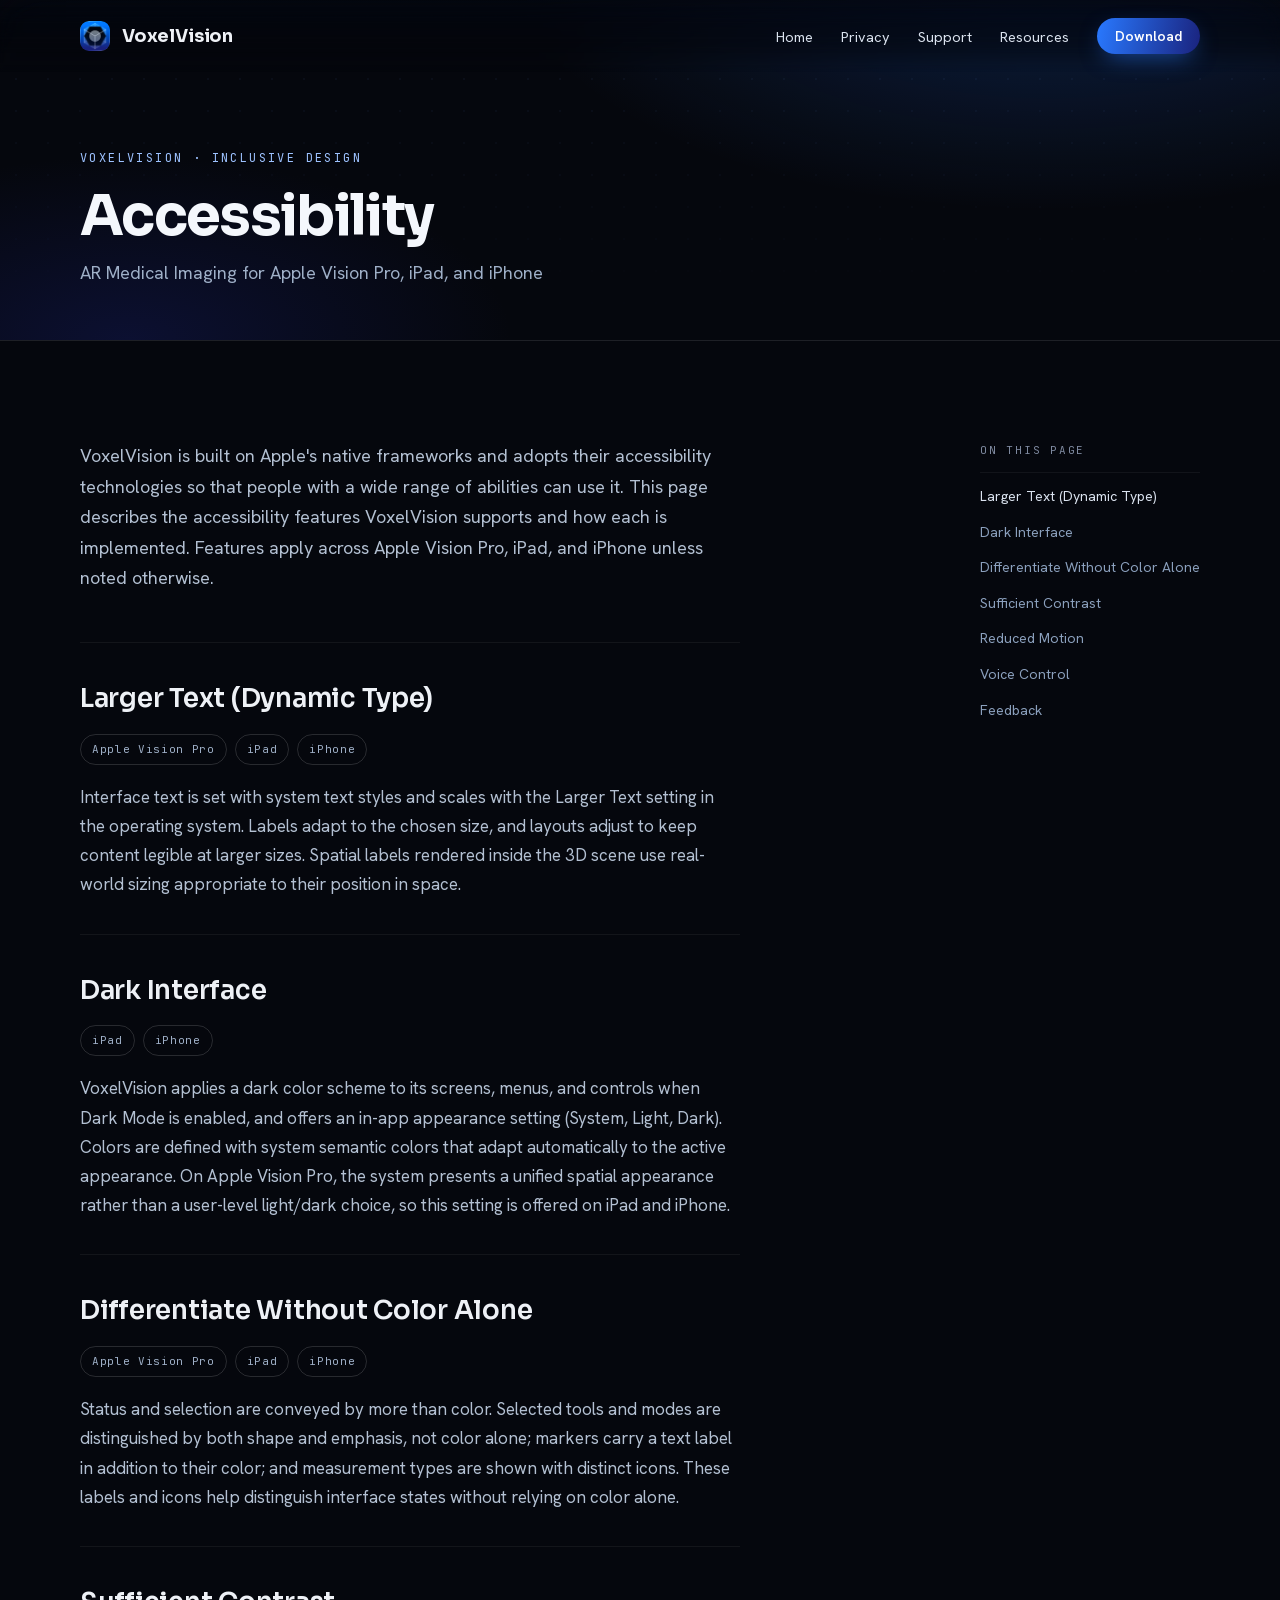
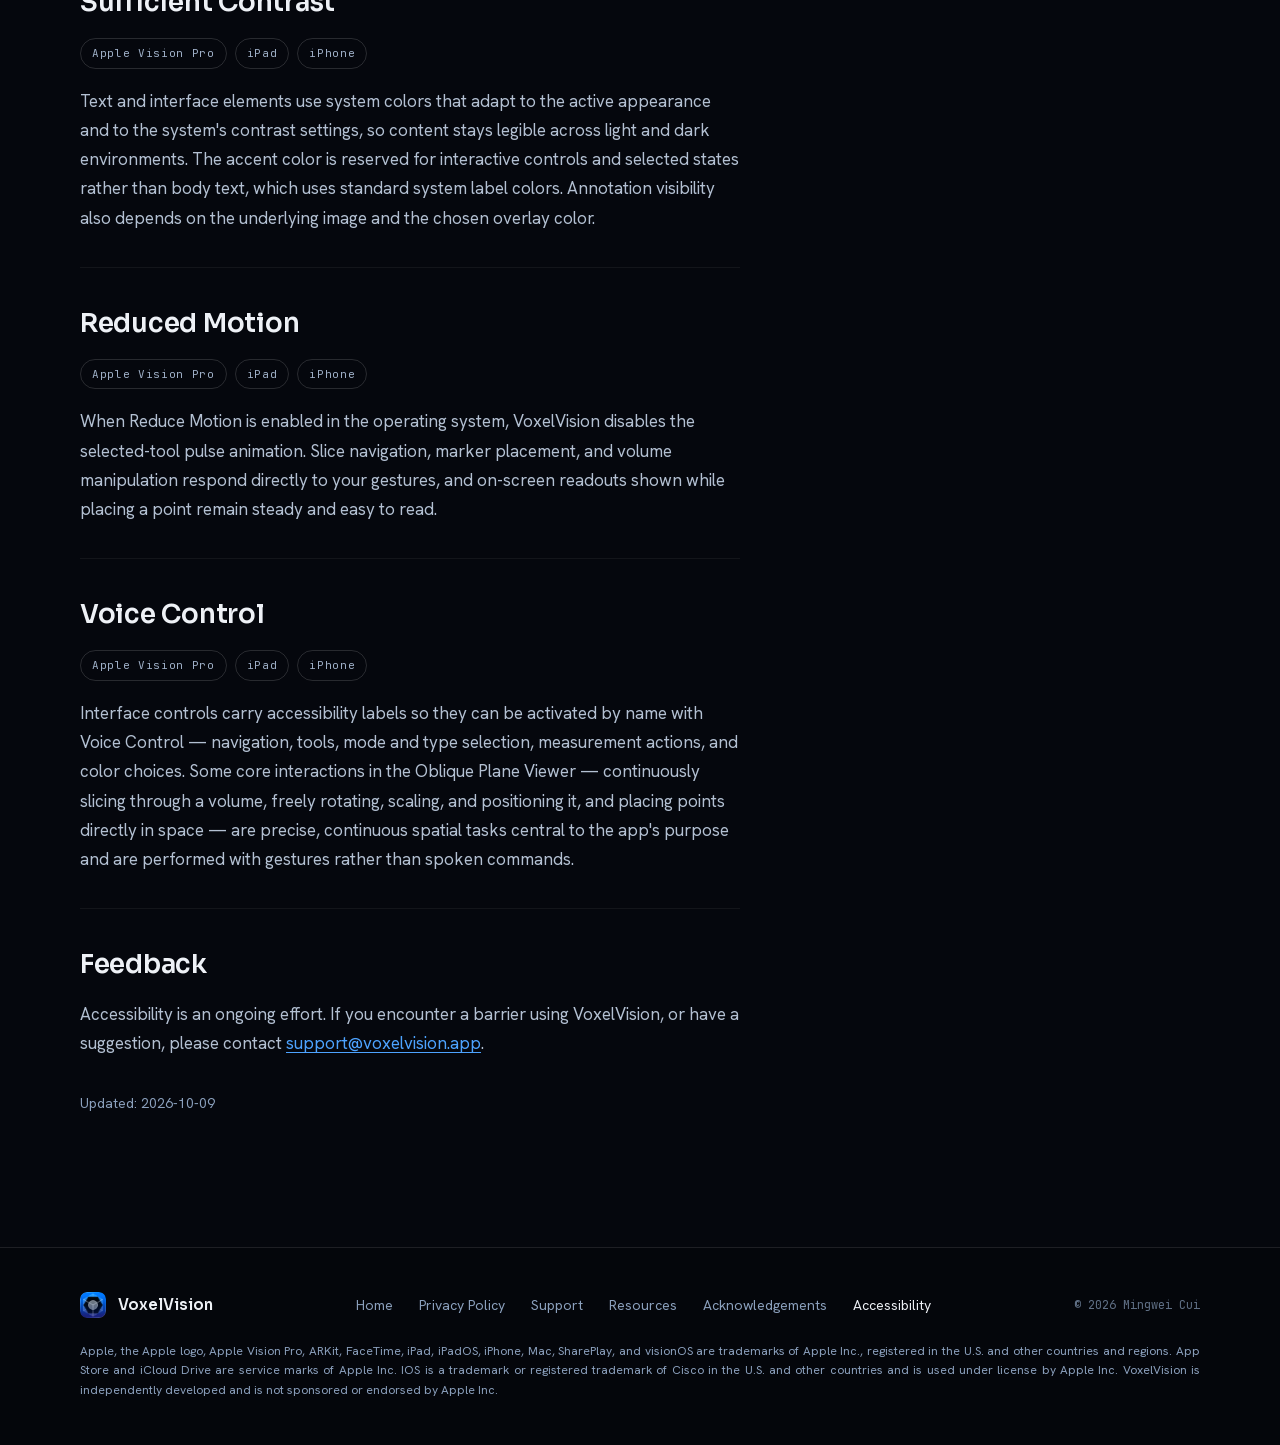
==== commit 1e99fe72: "Website for VoxelVision 2.0.0" ====
--- a/accessibility.html
+++ b/accessibility.html
@@ -23,7 +23,7 @@
 <link rel="preload" as="font" type="font/woff2" crossorigin href="assets/fonts/Sora-700-latin.woff2">
 <link rel="preload" as="font" type="font/woff2" crossorigin href="assets/fonts/HankenGrotesk-400-latin.woff2">
 <link rel="preload" as="font" type="font/woff2" crossorigin href="assets/fonts/JetBrainsMono-400-latin.woff2">
-<link rel="stylesheet" href="assets/site.8653b89d08d2366f.css">
+<link rel="stylesheet" href="assets/site.f0312256f0849ab8.css">
 <script>
 /* Detect browsers that force-darken page colours, so gradient-clipped text can
    fall back to a plain light fill instead of a darkened gradient. */
@@ -44,8 +44,8 @@
   new MutationObserver(schedule).observe(document.head,{childList:true,subtree:true});
 })();
 </script>
-<script src="ct.1a71120657b03c1e.js"></script>
-<script defer src="assets/site.46e041ecf8df7afd.js"></script>
+<script src="ct.1b7f0caeabba9b16.js"></script>
+<script defer src="assets/site.02d6f2679cba8555.js"></script>
 </head>
 <body>
 <div style="background:#05070d; color:#eef1f6; font-family:'Hanken Grotesk',sans-serif; -webkit-font-smoothing:antialiased;">
@@ -59,7 +59,7 @@
       <img width="128" height="128" src="assets/icon_128.png" alt="VoxelVision" style="width:30px; height:30px; border-radius:9px; display:block;">
       <span style="font-family:'Sora',sans-serif; font-weight:700; font-size:18px; letter-spacing:-.01em;">VoxelVision</span>
     </a>
-    <div class="vvlinks" style="display:flex; align-items:center; gap:28px; font-size:14.5px;">
+    <div class="vvlinks" style="display:flex; align-items:center; font-size:14.5px;">
       <details class="vvmenu">
         <summary>Menu</summary>
         <nav class="vvmenu-panel vvglass" aria-label="More pages">
@@ -194,6 +194,7 @@
       </div>
       <span style="font-family:'JetBrains Mono',monospace; font-size:12px; color:#5f6f85;">© 2026 Mingwei Cui</span>
     </div>
+    <p class="vvfoot-legal">Apple, the Apple logo, Apple Vision Pro, ARKit, FaceTime, iPad, iPadOS, iPhone, Mac, SharePlay, and visionOS are trademarks of Apple Inc., registered in the U.S. and other countries and regions. App Store and iCloud Drive are service marks of Apple Inc. IOS is a trademark or registered trademark of Cisco in the U.S. and other countries and is used under license by Apple Inc. VoxelVision is independently developed and is not sponsored or endorsed by Apple Inc.</p>
   </footer>
 
 </div>
--- a/assets/site.f0312256f0849ab8.css
+++ b/assets/site.f0312256f0849ab8.css
@@ -0,0 +1,569 @@
+/* voxelvision.app — shared stylesheet for all pages.
+   Fonts are self-hosted: the site claims no third-party data collection, so it
+   must not hand every visitor's IP to a font CDN to render that claim. */
+
+@font-face {
+  font-family: 'Hanken Grotesk';
+  font-style: normal;
+  font-weight: 300;
+  font-display: swap;
+  src: url('fonts/HankenGrotesk-300-latin-ext.woff2') format('woff2');
+  unicode-range: U+0100-02BA, U+02BD-02C5, U+02C7-02CC, U+02CE-02D7, U+02DD-02FF, U+0304, U+0308, U+0329, U+1D00-1DBF, U+1E00-1E9F, U+1EF2-1EFF, U+2020, U+20A0-20AB, U+20AD-20C0, U+2113, U+2C60-2C7F, U+A720-A7FF;
+}
+@font-face {
+  font-family: 'Hanken Grotesk';
+  font-style: normal;
+  font-weight: 300;
+  font-display: swap;
+  src: url('fonts/HankenGrotesk-300-latin.woff2') format('woff2');
+  unicode-range: U+0000-00FF, U+0131, U+0152-0153, U+02BB-02BC, U+02C6, U+02DA, U+02DC, U+0304, U+0308, U+0329, U+2000-206F, U+20AC, U+2122, U+2191, U+2193, U+2212, U+2215, U+FEFF, U+FFFD;
+}
+@font-face {
+  font-family: 'Hanken Grotesk';
+  font-style: normal;
+  font-weight: 400;
+  font-display: swap;
+  src: url('fonts/HankenGrotesk-400-latin-ext.woff2') format('woff2');
+  unicode-range: U+0100-02BA, U+02BD-02C5, U+02C7-02CC, U+02CE-02D7, U+02DD-02FF, U+0304, U+0308, U+0329, U+1D00-1DBF, U+1E00-1E9F, U+1EF2-1EFF, U+2020, U+20A0-20AB, U+20AD-20C0, U+2113, U+2C60-2C7F, U+A720-A7FF;
+}
+@font-face {
+  font-family: 'Hanken Grotesk';
+  font-style: normal;
+  font-weight: 400;
+  font-display: swap;
+  src: url('fonts/HankenGrotesk-400-latin.woff2') format('woff2');
+  unicode-range: U+0000-00FF, U+0131, U+0152-0153, U+02BB-02BC, U+02C6, U+02DA, U+02DC, U+0304, U+0308, U+0329, U+2000-206F, U+20AC, U+2122, U+2191, U+2193, U+2212, U+2215, U+FEFF, U+FFFD;
+}
+@font-face {
+  font-family: 'Hanken Grotesk';
+  font-style: normal;
+  font-weight: 600;
+  font-display: swap;
+  src: url('fonts/HankenGrotesk-600-latin-ext.woff2') format('woff2');
+  unicode-range: U+0100-02BA, U+02BD-02C5, U+02C7-02CC, U+02CE-02D7, U+02DD-02FF, U+0304, U+0308, U+0329, U+1D00-1DBF, U+1E00-1E9F, U+1EF2-1EFF, U+2020, U+20A0-20AB, U+20AD-20C0, U+2113, U+2C60-2C7F, U+A720-A7FF;
+}
+@font-face {
+  font-family: 'Hanken Grotesk';
+  font-style: normal;
+  font-weight: 600;
+  font-display: swap;
+  src: url('fonts/HankenGrotesk-600-latin.woff2') format('woff2');
+  unicode-range: U+0000-00FF, U+0131, U+0152-0153, U+02BB-02BC, U+02C6, U+02DA, U+02DC, U+0304, U+0308, U+0329, U+2000-206F, U+20AC, U+2122, U+2191, U+2193, U+2212, U+2215, U+FEFF, U+FFFD;
+}
+@font-face {
+  font-family: 'Hanken Grotesk';
+  font-style: normal;
+  font-weight: 700;
+  font-display: swap;
+  src: url('fonts/HankenGrotesk-700-latin-ext.woff2') format('woff2');
+  unicode-range: U+0100-02BA, U+02BD-02C5, U+02C7-02CC, U+02CE-02D7, U+02DD-02FF, U+0304, U+0308, U+0329, U+1D00-1DBF, U+1E00-1E9F, U+1EF2-1EFF, U+2020, U+20A0-20AB, U+20AD-20C0, U+2113, U+2C60-2C7F, U+A720-A7FF;
+}
+@font-face {
+  font-family: 'Hanken Grotesk';
+  font-style: normal;
+  font-weight: 700;
+  font-display: swap;
+  src: url('fonts/HankenGrotesk-700-latin.woff2') format('woff2');
+  unicode-range: U+0000-00FF, U+0131, U+0152-0153, U+02BB-02BC, U+02C6, U+02DA, U+02DC, U+0304, U+0308, U+0329, U+2000-206F, U+20AC, U+2122, U+2191, U+2193, U+2212, U+2215, U+FEFF, U+FFFD;
+}
+@font-face {
+  font-family: 'JetBrains Mono';
+  font-style: normal;
+  font-weight: 400;
+  font-display: swap;
+  src: url('fonts/JetBrainsMono-400-latin-ext.woff2') format('woff2');
+  unicode-range: U+0100-02BA, U+02BD-02C5, U+02C7-02CC, U+02CE-02D7, U+02DD-02FF, U+0304, U+0308, U+0329, U+1D00-1DBF, U+1E00-1E9F, U+1EF2-1EFF, U+2020, U+20A0-20AB, U+20AD-20C0, U+2113, U+2C60-2C7F, U+A720-A7FF;
+}
+@font-face {
+  font-family: 'JetBrains Mono';
+  font-style: normal;
+  font-weight: 400;
+  font-display: swap;
+  src: url('fonts/JetBrainsMono-400-latin.woff2') format('woff2');
+  unicode-range: U+0000-00FF, U+0131, U+0152-0153, U+02BB-02BC, U+02C6, U+02DA, U+02DC, U+0304, U+0308, U+0329, U+2000-206F, U+20AC, U+2122, U+2191, U+2193, U+2212, U+2215, U+FEFF, U+FFFD;
+}
+@font-face {
+  font-family: 'JetBrains Mono';
+  font-style: normal;
+  font-weight: 500;
+  font-display: swap;
+  src: url('fonts/JetBrainsMono-500-latin-ext.woff2') format('woff2');
+  unicode-range: U+0100-02BA, U+02BD-02C5, U+02C7-02CC, U+02CE-02D7, U+02DD-02FF, U+0304, U+0308, U+0329, U+1D00-1DBF, U+1E00-1E9F, U+1EF2-1EFF, U+2020, U+20A0-20AB, U+20AD-20C0, U+2113, U+2C60-2C7F, U+A720-A7FF;
+}
+@font-face {
+  font-family: 'JetBrains Mono';
+  font-style: normal;
+  font-weight: 500;
+  font-display: swap;
+  src: url('fonts/JetBrainsMono-500-latin.woff2') format('woff2');
+  unicode-range: U+0000-00FF, U+0131, U+0152-0153, U+02BB-02BC, U+02C6, U+02DA, U+02DC, U+0304, U+0308, U+0329, U+2000-206F, U+20AC, U+2122, U+2191, U+2193, U+2212, U+2215, U+FEFF, U+FFFD;
+}
+@font-face {
+  font-family: 'Sora';
+  font-style: normal;
+  font-weight: 400;
+  font-display: swap;
+  src: url('fonts/Sora-400-latin-ext.woff2') format('woff2');
+  unicode-range: U+0100-02BA, U+02BD-02C5, U+02C7-02CC, U+02CE-02D7, U+02DD-02FF, U+0304, U+0308, U+0329, U+1D00-1DBF, U+1E00-1E9F, U+1EF2-1EFF, U+2020, U+20A0-20AB, U+20AD-20C0, U+2113, U+2C60-2C7F, U+A720-A7FF;
+}
+@font-face {
+  font-family: 'Sora';
+  font-style: normal;
+  font-weight: 400;
+  font-display: swap;
+  src: url('fonts/Sora-400-latin.woff2') format('woff2');
+  unicode-range: U+0000-00FF, U+0131, U+0152-0153, U+02BB-02BC, U+02C6, U+02DA, U+02DC, U+0304, U+0308, U+0329, U+2000-206F, U+20AC, U+2122, U+2191, U+2193, U+2212, U+2215, U+FEFF, U+FFFD;
+}
+@font-face {
+  font-family: 'Sora';
+  font-style: normal;
+  font-weight: 500;
+  font-display: swap;
+  src: url('fonts/Sora-500-latin-ext.woff2') format('woff2');
+  unicode-range: U+0100-02BA, U+02BD-02C5, U+02C7-02CC, U+02CE-02D7, U+02DD-02FF, U+0304, U+0308, U+0329, U+1D00-1DBF, U+1E00-1E9F, U+1EF2-1EFF, U+2020, U+20A0-20AB, U+20AD-20C0, U+2113, U+2C60-2C7F, U+A720-A7FF;
+}
+@font-face {
+  font-family: 'Sora';
+  font-style: normal;
+  font-weight: 500;
+  font-display: swap;
+  src: url('fonts/Sora-500-latin.woff2') format('woff2');
+  unicode-range: U+0000-00FF, U+0131, U+0152-0153, U+02BB-02BC, U+02C6, U+02DA, U+02DC, U+0304, U+0308, U+0329, U+2000-206F, U+20AC, U+2122, U+2191, U+2193, U+2212, U+2215, U+FEFF, U+FFFD;
+}
+@font-face {
+  font-family: 'Sora';
+  font-style: normal;
+  font-weight: 600;
+  font-display: swap;
+  src: url('fonts/Sora-600-latin-ext.woff2') format('woff2');
+  unicode-range: U+0100-02BA, U+02BD-02C5, U+02C7-02CC, U+02CE-02D7, U+02DD-02FF, U+0304, U+0308, U+0329, U+1D00-1DBF, U+1E00-1E9F, U+1EF2-1EFF, U+2020, U+20A0-20AB, U+20AD-20C0, U+2113, U+2C60-2C7F, U+A720-A7FF;
+}
+@font-face {
+  font-family: 'Sora';
+  font-style: normal;
+  font-weight: 600;
+  font-display: swap;
+  src: url('fonts/Sora-600-latin.woff2') format('woff2');
+  unicode-range: U+0000-00FF, U+0131, U+0152-0153, U+02BB-02BC, U+02C6, U+02DA, U+02DC, U+0304, U+0308, U+0329, U+2000-206F, U+20AC, U+2122, U+2191, U+2193, U+2212, U+2215, U+FEFF, U+FFFD;
+}
+@font-face {
+  font-family: 'Sora';
+  font-style: normal;
+  font-weight: 700;
+  font-display: swap;
+  src: url('fonts/Sora-700-latin-ext.woff2') format('woff2');
+  unicode-range: U+0100-02BA, U+02BD-02C5, U+02C7-02CC, U+02CE-02D7, U+02DD-02FF, U+0304, U+0308, U+0329, U+1D00-1DBF, U+1E00-1E9F, U+1EF2-1EFF, U+2020, U+20A0-20AB, U+20AD-20C0, U+2113, U+2C60-2C7F, U+A720-A7FF;
+}
+@font-face {
+  font-family: 'Sora';
+  font-style: normal;
+  font-weight: 700;
+  font-display: swap;
+  src: url('fonts/Sora-700-latin.woff2') format('woff2');
+  unicode-range: U+0000-00FF, U+0131, U+0152-0153, U+02BB-02BC, U+02C6, U+02DA, U+02DC, U+0304, U+0308, U+0329, U+2000-206F, U+20AC, U+2122, U+2191, U+2193, U+2212, U+2215, U+FEFF, U+FFFD;
+}
+@font-face {
+  font-family: 'Sora';
+  font-style: normal;
+  font-weight: 800;
+  font-display: swap;
+  src: url('fonts/Sora-800-latin-ext.woff2') format('woff2');
+  unicode-range: U+0100-02BA, U+02BD-02C5, U+02C7-02CC, U+02CE-02D7, U+02DD-02FF, U+0304, U+0308, U+0329, U+1D00-1DBF, U+1E00-1E9F, U+1EF2-1EFF, U+2020, U+20A0-20AB, U+20AD-20C0, U+2113, U+2C60-2C7F, U+A720-A7FF;
+}
+@font-face {
+  font-family: 'Sora';
+  font-style: normal;
+  font-weight: 800;
+  font-display: swap;
+  src: url('fonts/Sora-800-latin.woff2') format('woff2');
+  unicode-range: U+0000-00FF, U+0131, U+0152-0153, U+02BB-02BC, U+02C6, U+02DA, U+02DC, U+0304, U+0308, U+0329, U+2000-206F, U+20AC, U+2122, U+2191, U+2193, U+2212, U+2215, U+FEFF, U+FFFD;
+}
+
+* { box-sizing: border-box; }
+  /* Offsets in-page anchor jumps by the sticky nav's height, so section headings
+     are not parked underneath it. */
+  html { scroll-padding-top:92px; }
+  /* Bar height is deterministic from its own padding and tallest child, and it
+     changes at the same breakpoints those do. The hero is pulled up by exactly
+     this so its image reaches the top of the page and the frost has something to
+     work on at rest, instead of the bar sitting on a band of page ground. */
+  /* One rhythm, two hairline weights, one gutter — declared once so a section
+     cannot drift out of step by being edited in isolation.
+       --vv-rule       structural, once per region: band edges, footer, page header
+       --vv-rule-soft  repeating separators and in-card rules; lighter precisely
+                       because they repeat, and repetition accumulates weight. */
+  /* One measure for every section, so the page keeps a single left edge; line
+     length is a property of the text, not of the container.
+     Two surface tiers: cards hold discrete objects, panels hold whole regions. */
+  /* Reading measure is a property of the text, never of the container: sub-page
+     prose sits in the same 1200 column as everything else and simply stops early,
+     the way the hero's own copy does. One left edge, comfortable line length. */
+  :root { --vv-read:660px; }
+  /* Gap above only; the footer's own margin supplies the one below, so the two
+     can never stack — same rule the home page's sections follow. */
+  .vvbody { max-width:var(--vv-max)!important; padding-block:var(--vv-sec) 0!important; }
+  /* Sub-page documents are long and sectioned; the column beside the text carries
+     the page's own index rather than sitting empty. The rail is one component —
+     its contents come from each page's real structure, not from a template. */
+  .vvbody { display:grid; grid-template-columns:var(--vv-read) minmax(0,1fr);
+            column-gap:64px; align-items:start; }
+  .vvdoc { grid-column:1; grid-row:1; min-width:0; }
+  .vvtoc { grid-column:2; grid-row:1; justify-self:end; position:sticky; top:calc(var(--vv-nav-h) + 28px);
+           max-height:calc(100vh - var(--vv-nav-h) - 72px); overflow-y:auto;
+           max-width:280px; }
+  .vvtoc > summary { display:none; }
+  /* A native scrollbar paints a square-cornered track inside the padding box, so
+     it juts out of a rounded panel. A thin overlay-style bar with a transparent
+     track has no corners to show. */
+  .vvtoc, .vvtoc-list { scrollbar-width:thin; scrollbar-color:rgba(255,255,255,.22) transparent; }
+  .vvtoc::-webkit-scrollbar, .vvtoc-list::-webkit-scrollbar { width:6px; }
+  .vvtoc::-webkit-scrollbar-track, .vvtoc-list::-webkit-scrollbar-track { background:transparent; }
+  .vvtoc::-webkit-scrollbar-thumb, .vvtoc-list::-webkit-scrollbar-thumb {
+      background:rgba(255,255,255,.20); border-radius:999px; }
+  .vvtoc::-webkit-scrollbar-thumb:hover, .vvtoc-list::-webkit-scrollbar-thumb:hover {
+      background:rgba(255,255,255,.34); }
+  .vvtoc-label { font-family:'JetBrains Mono',monospace; font-size:11px; letter-spacing:.16em;
+                 text-transform:uppercase; color:#7f8aa0; padding-bottom:12px;
+                 border-bottom:1px solid var(--vv-rule-soft); margin-bottom:6px; }
+  .vvtoc a { display:block; padding:8px 0; font-size:14px; line-height:1.4; color:#8ba0bd;
+             border-left:2px solid transparent; padding-left:12px; margin-left:-14px; }
+  .vvtoc a:hover { color:#dbe3ef; }
+  .vvtoc a.is-current { color:#dbe3ef; border-left-color:#2979FF; }
+  .vvtoc-tree, .vvtoc-tree ul { list-style:none; margin:0; padding:0; }
+  .vvtoc-tree > li + li { margin-top:18px; }
+  .vvtoc-tree .vvtoc-section { font-weight:700; color:#c2cee0; }
+  .vvtoc-tree ul { margin-left:12px; padding-left:12px; border-left:1px solid var(--vv-rule-soft); }
+  .vvtoc-tree ul a { font-size:13px; padding-top:6px; padding-bottom:6px; }
+  /* Below this the column cannot hold both, so the rail becomes a disclosure
+     above the text — still available, no longer competing for width. */
+  /* Below the two-column threshold the rail stops being a block in the flow and
+     becomes a floating control at the top-right of the reading column: it costs no
+     vertical space while idle, stays reachable the whole way down, and borrows the
+     bar menu's material and behaviour so the page has one control language. */
+  @media (max-width:1100px){
+    .vvbody { display:block; }
+    .vvtoc { position:sticky; top:calc(var(--vv-nav-h) + 14px); z-index:40;
+             justify-self:auto; height:0; max-width:none; max-height:none;
+             overflow:visible; margin:0; }
+    .vvtoc > summary { position:absolute; right:0; top:0; width:42px; height:42px;
+                       display:flex; align-items:center; justify-content:center;
+                       cursor:pointer; list-style:none; border-radius:999px;
+                       color:#dbe3ef;
+                       background:rgba(255,255,255,.02);
+                       backdrop-filter:blur(6px) saturate(120%);
+                       -webkit-backdrop-filter:blur(6px) saturate(120%);
+                       border:1px solid rgba(255,255,255,.14);
+                       box-shadow:0 14px 34px -14px rgba(0,0,0,.9); }
+    .vvtoc > summary::-webkit-details-marker { display:none; }
+    .vvtoc[open] > summary { color:#fff; border-color:rgba(255,255,255,.3); }
+    .vvtoc .vvtoc-txt, .vvtoc .vvtoc-label { display:none; }
+    .vvtoc > nav { position:absolute; right:0; top:54px;
+                   width:min(300px, calc(100vw - 2 * var(--vv-gut)));
+                   overflow:hidden;
+                   padding:10px 8px 10px 14px; border-radius:var(--r-card);
+                   background:rgba(14,19,31,.50);
+                   backdrop-filter:blur(30px) saturate(180%);
+                   -webkit-backdrop-filter:blur(30px) saturate(180%);
+                   border:1px solid rgba(255,255,255,.12);
+                   box-shadow:inset 0 1px 0 rgba(255,255,255,.09),
+                              0 26px 60px -22px rgba(0,0,0,.9); }
+    .vvtoc-list { max-height:min(60vh, 420px); overflow-y:auto; }
+    .vvtoc a { color:#dbe3ef; padding:10px 0 10px 12px; margin-left:0; }
+    @supports not (backdrop-filter: blur(1px)) {
+      .vvtoc > summary, .vvtoc > nav { background:rgba(12,16,26,.96); }
+    }
+  }
+  /* Sub-page headers reach the top of the page, so the bar's frost has the band
+     to work on rather than sitting on flat ground. */
+  .vvsubhead { margin-top:calc(-1 * var(--vv-nav-h)); }
+  .vvsubhead > div:last-child { padding-top:calc(78px + var(--vv-nav-h))!important; }
+  .vvsubhead-in { max-width:var(--vv-max)!important; }
+  :root { --vv-max:1200px; --r-card:20px; --r-panel:28px;
+          --card-pad:30px; --panel-pad:48px; }
+  :root { --vv-sec:100px; --vv-gut:40px;
+          --vv-rule:rgba(255,255,255,.10); --vv-rule-soft:rgba(255,255,255,.055); }
+  @media (max-width:720px){ :root { --vv-sec:68px; --vv-gut:22px; } }
+  /* Sections own the gap above them and nothing below, so adjacent paddings can
+     never stack into an unexplained hole. A banded section additionally takes an
+     outer margin, putting its rule in the middle of the gap rather than at its edge. */
+  .vvsec-res { margin-top:var(--vv-sec); }
+  .vvfoot { margin-top:var(--vv-sec); }
+  :root { --vv-nav-h:73px; }
+  @media (max-width:860px){ :root { --vv-nav-h:65px; } }
+  @media (max-width:560px){ :root { --vv-nav-h:68px; } }
+  .vvherowrap { margin-top:calc(-1 * var(--vv-nav-h)); }
+  .vvhero { padding-top:calc(120px + var(--vv-nav-h)) !important; }
+
+  html, body { margin:0; padding:0; background:#05070d; color-scheme:dark; }
+  a { text-decoration:none; }
+  :focus-visible { outline:2px solid #4DA3FF; outline-offset:3px; border-radius:4px; }
+  .vvskip { position:absolute; left:-9999px; top:0; z-index:100; }
+  .vvskip:focus { left:16px; top:16px; padding:11px 18px; background:#2979FF; color:#fff;
+                  border-radius:10px; font-size:14px; font-weight:600; }
+  /* Prose links carry an underline: colour alone must not be the only cue. Nav,
+     buttons and figure captions are excluded — their role is clear from position. */
+  .vvprose a { text-decoration:underline; text-underline-offset:.18em; text-decoration-thickness:.06em; }
+  @keyframes vvfloat { 0%,100% { transform: translateY(0); } 50% { transform: translateY(-16px); } }
+  @keyframes vvpulse { 0%,100% { opacity:.4; transform:scale(1); } 50% { opacity:1; transform:scale(1.25); } }
+  @keyframes vvdrift { 0% { background-position:0 0; } 100% { background-position:340px 340px; } }
+  @keyframes vvrise { from { opacity:0; transform:translateY(24px); } to { opacity:1; transform:translateY(0); } }
+
+
+  /* Download is the one control that never folds into the menu, so at the
+     narrowest widths it drops its label and keeps only the glyph. */
+  .vvcta { display:inline-flex; align-items:center; gap:8px; }
+  .vvcta-ico { display:none; flex:none; }
+  @media (max-width:560px){
+    .vvcta { padding:0!important; width:40px; height:40px; justify-content:center; }
+    .vvcta-ico { display:block; }
+    .vvcta-txt { display:none; }
+  }
+
+  /* The bar stays on one line at every width. What folds, folds in priority order:
+     the in-page anchors first, then the cross-page links. The wordmark and Download
+     never fold — they are the two things the bar exists for. */
+  /* The bar reads as a visionOS window pane rather than a toolbar with a rule:
+     no border, and the frost itself decays to nothing instead of being cut off.
+     backdrop-filter cannot be gradiented directly, so two masked layers carry it —
+     masking a layer masks its backdrop-filter output along with it. */
+  /* Full-bleed bars (nav, footer) must still land on the content column's left
+     edge. The inline padding is the gutter when the viewport is narrower than the
+     column, and grows to meet the centred column when it is wider — so the page
+     has one left edge from the wordmark to the copyright line. */
+  .vvnav, .vvfoot { padding-inline:max(var(--vv-gut),
+                                       calc((100% - var(--vv-max)) / 2 + var(--vv-gut))); }
+  .vvfoot-legal { margin:24px 0 0; width:100%; max-width:none; font-size:12px;
+                  line-height:1.65; color:#8ba0bd; text-align:justify;
+                  text-align-last:left; }
+  .vvnav { position:sticky; top:0; z-index:50; isolation:isolate;
+           display:flex; align-items:center; justify-content:space-between;
+           flex-wrap:nowrap; gap:14px; padding-block:18px; }
+  /* The frost is confined to the bar's own box — it never bleeds over the page.
+     A single masked layer would step visibly, so four stacked layers step the blur
+     radius down 24 -> 12 -> 6 -> 2 across overlapping bands; the overlaps are what
+     make the ramp read as continuous rather than as four bands. */
+  .vvnav-frost { position:absolute; inset:0; z-index:-1; pointer-events:none;
+                 background:linear-gradient(to bottom,
+                             rgba(5,7,13,.90) 0%, rgba(5,7,13,.78) 34%,
+                             rgba(5,7,13,.52) 66%, rgba(5,7,13,.14) 88%,
+                             rgba(5,7,13,0) 100%); }
+  .vvnav-frost > i { position:absolute; inset:0; display:block; }
+  .vvnav-frost > i:nth-child(1) { backdrop-filter:blur(24px) saturate(150%);
+    -webkit-backdrop-filter:blur(24px) saturate(150%);
+    -webkit-mask-image:linear-gradient(to bottom,#000 0%,#000 26%,transparent 46%);
+            mask-image:linear-gradient(to bottom,#000 0%,#000 26%,transparent 46%); }
+  .vvnav-frost > i:nth-child(2) { backdrop-filter:blur(12px);
+    -webkit-backdrop-filter:blur(12px);
+    -webkit-mask-image:linear-gradient(to bottom,transparent 10%,#000 30%,#000 50%,transparent 68%);
+            mask-image:linear-gradient(to bottom,transparent 10%,#000 30%,#000 50%,transparent 68%); }
+  .vvnav-frost > i:nth-child(3) { backdrop-filter:blur(6px);
+    -webkit-backdrop-filter:blur(6px);
+    -webkit-mask-image:linear-gradient(to bottom,transparent 32%,#000 52%,#000 72%,transparent 88%);
+            mask-image:linear-gradient(to bottom,transparent 32%,#000 52%,#000 72%,transparent 88%); }
+  .vvnav-frost > i:nth-child(4) { backdrop-filter:blur(2px);
+    -webkit-backdrop-filter:blur(2px);
+    -webkit-mask-image:linear-gradient(to bottom,transparent 54%,#000 74%,#000 90%,transparent 100%);
+            mask-image:linear-gradient(to bottom,transparent 54%,#000 74%,#000 90%,transparent 100%); }
+  /* Without backdrop-filter the text still needs a legible ground. */
+  @supports not (backdrop-filter: blur(1px)) {
+    .vvnav-frost { background:linear-gradient(to bottom, rgba(5,7,13,.97) 0%,
+                                                        rgba(5,7,13,.90) 55%,
+                                                        rgba(5,7,13,0) 100%); }
+  }
+  .vvlinks { flex-wrap:nowrap!important; white-space:nowrap; gap:28px; }
+  /* #9fb0c8 was legible on a flat bar, but the frost thins toward the bar's
+     lower edge; across the glyph band this holds >=5.5:1 even when the brightest
+     still on the page passes underneath. */
+  .vvlinks a { color:#dbe3ef; }
+  .vvlinks a:hover { color:#ffffff; }
+  .vvmenu { position:relative; display:none; }
+  /* Floating surfaces borrow visionOS window material: an even frost with a
+     light hairline and a specular top edge. Even, not graduated — the graduated
+     variant exists only to kill the sticky bar's bottom edge.
+     The tint stops at .50: the brightest backdrop a panel can land on is the room
+     wall in the Vision Pro still, rgb(204,207,208), where .50 holds white text at
+     4.9:1 and .45 drops it to 4.3:1, under AA. */
+  .vvglass {
+    background:rgba(14,19,31,.50);
+    backdrop-filter:blur(40px) saturate(180%);
+    -webkit-backdrop-filter:blur(40px) saturate(180%);
+    border:1px solid rgba(255,255,255,.12);
+    box-shadow:inset 0 1px 0 rgba(255,255,255,.09), 0 26px 60px -22px rgba(0,0,0,.9);
+  }
+  @supports not (backdrop-filter: blur(1px)) {
+    .vvglass { background:rgba(12,16,26,.95); }
+  }
+
+  /* The hero badge floats directly on the photograph; it keeps its accent
+     hairline and takes a lighter frost so the image still reads through. */
+  .vvchip {
+    background:rgba(12,18,32,.55);
+    backdrop-filter:blur(16px) saturate(160%);
+    -webkit-backdrop-filter:blur(16px) saturate(160%);
+  }
+  @supports not (backdrop-filter: blur(1px)) {
+    .vvchip { background:rgba(10,14,26,.8); }
+  }
+
+  .vvmenu > summary { list-style:none; cursor:pointer; display:flex; align-items:center; gap:7px;
+                      color:#dbe3ef; padding:7px 14px; border:1px solid rgba(255,255,255,.14);
+                      border-radius:999px; user-select:none;
+                      background:rgba(255,255,255,.02);
+                      backdrop-filter:blur(6px) saturate(120%);
+                      -webkit-backdrop-filter:blur(6px) saturate(120%); }
+  .vvmenu > summary:hover { background:rgba(255,255,255,.09); color:#cfdaea; }
+  .vvmenu > summary::-webkit-details-marker { display:none; }
+  .vvmenu > summary::after { content:""; width:6px; height:6px; margin-top:-3px;
+                             border-right:1.5px solid currentColor; border-bottom:1.5px solid currentColor;
+                             transform:rotate(45deg); transition:transform .18s ease; }
+  .vvmenu[open] > summary { color:#eef1f6; border-color:rgba(255,255,255,.3); }
+  .vvmenu[open] > summary::after { transform:rotate(225deg); margin-top:3px; }
+  .vvmenu-panel { position:absolute; right:0; top:calc(100% + 26px); min-width:194px; z-index:60;
+                  display:flex; flex-direction:column; padding:8px; border-radius:14px; }
+  .vvmenu-panel a { color:#ffffff; padding:10px 12px; border-radius:9px; font-size:15px; }
+  .vvmenu-panel a:hover { background:rgba(255,255,255,.10); color:#fff; }
+  .vvmenu-panel .vvm-b { display:none; }
+
+  /* The home bar carries five links and folds in two stages; the sub-page bars
+     carry three and fold in one. */
+  @media (max-width:1010px){
+    .vvnav-home .vvnav-a { display:none; }
+    .vvnav-home .vvmenu { display:block; }
+  }
+  @media (max-width:720px){
+    .vvnav-home .vvnav-b { display:none; }
+    .vvnav-home .vvmenu-panel .vvm-b { display:block; }
+  }
+  @media (max-width:640px){
+    .vvnav-sub .vvnav-b { display:none; }
+    .vvnav-sub .vvmenu { display:block; }
+    .vvnav-sub .vvmenu-panel .vvm-b { display:block; }
+  }
+
+  @media (max-width:860px){
+    .vvnav{padding-block:14px;}
+    .vvlinks{gap:12px 16px!important;font-size:13px!important;}
+  }
+  /* Three platform stills abreast need real width — below this the iPhone column
+     collapses to a size where its on-screen interface is unreadable. */
+  @media (max-width:980px){
+    .vvplat{grid-template-columns:1fr!important;}
+  }
+  .vvmods>div{align-items:center; text-align:center;}
+
+  /* C — the interaction copy is three text blocks, not three objects. A rule and
+     space carry the grouping; card chrome here only competed with the figures
+     directly above it and flattened the cards that do carry objects. */
+  .vvcore-grid { display:grid; grid-template-columns:repeat(auto-fit,minmax(240px,1fr)); gap:44px 40px; }
+  .vvcard { padding:26px 0 0; border-top:1px solid var(--vv-rule); }
+  @media (max-width:720px){ .vvcore-grid { gap:34px 22px; } }
+
+  /* The page states elsewhere that non-essential motion is suppressed under
+     Reduce Motion; honour that here too. */
+  @media (prefers-reduced-motion:reduce){
+    *, *::before, *::after {
+      animation-duration:.001ms!important; animation-iteration-count:1!important;
+      transition-duration:.001ms!important; scroll-behavior:auto!important;
+    }
+  }
+  @media (max-width:720px){
+    .vvhero{padding:calc(72px + var(--vv-nav-h)) 22px 48px!important;}
+    .vvlead{font-size:19px!important;}
+    .vvwhy-p{font-size:25px!important;}
+    .vvstrip-card{padding:36px 22px!important;}
+    .vvpriv-card{padding:40px 22px!important;}
+    .vvgrad{flex-direction:column!important; align-items:flex-start!important; gap:4px!important;}
+    .vvgrad>span:nth-child(2){display:none!important;}
+    .vvpriv-card{padding:40px 24px!important;}
+    .vvpriv-h2{font-size:32px!important;}
+    .vvcta-card{padding:40px 26px!important;}
+    .vvcta-h3{font-size:28px!important;}
+  }
+
+  /* Sub-page body copy. */
+  .vvbody a:not(.vvtoc a) { color:#4DA3FF; word-break:break-word;
+              text-decoration:underline; text-underline-offset:.18em; text-decoration-thickness:.06em; }
+
+  /* Support page FAQ disclosures. */
+  details.vvfaq summary { list-style:none; cursor:pointer; }
+  details.vvfaq summary::-webkit-details-marker { display:none; }
+  details.vvfaq summary .vvplus { transition:transform .25s ease; }
+  details.vvfaq[open] summary .vvplus { transform:rotate(45deg); }
+
+  /* Fallback for browsers that force-darken page colours (e.g. Edge mobile dark
+     mode): gradient-clipped text becomes plain light text rather than inheriting
+     a darkened gradient. */
+  html.no-gtx .gtx { background-image:none!important; -webkit-text-fill-color:currentColor!important;
+                     color:var(--gtx-fb,#ffffff)!important; }
+
+.vvupdate { max-width: var(--vv-max); margin: 0 auto; padding: 72px var(--vv-gut); font-size: 17px; line-height: 1.65; color: #a9b8cc; }
+.vvsupport .vvupdate { max-width: none; margin: 0; padding: 0 0 56px; }
+.vvupdate h1, .vvupdate h2 { font-family: 'Sora', sans-serif; font-size: clamp(28px, 5vw, 42px); line-height: 1.15; color: #f2f5fa; letter-spacing: -.025em; }
+.vvupdate h3 { color: #eef1f6; font-family: 'Sora', sans-serif; }
+.vvupdate .vvcard h2 { font-size: 24px; }
+.vvnotice { border-left: 3px solid #4da3ff; background: rgba(77,163,255,.08); padding: 16px 20px; color: #c2cee0; margin-bottom: 32px; }
+.vvguide { border-bottom: 1px solid var(--vv-rule-soft); padding: 20px 0; scroll-margin-top: 100px; }
+.vvguide summary { font-family: 'Sora', sans-serif; color: #eef1f6; font-size: 20px; cursor: pointer; }
+.vvguide p { max-width: 900px; }
+.vvsupport .vvguide { padding:0; }
+.vvsupport :is(.vvguide, .vvfaq) > summary {
+  display:flex; align-items:flex-start; justify-content:space-between; gap:20px;
+  padding:22px 0; list-style:none; cursor:pointer;
+  font-family:'Sora',sans-serif; font-size:18px; font-weight:500; color:#eef1f6;
+}
+.vvsupport :is(.vvguide, .vvfaq) > summary::-webkit-details-marker { display:none; }
+.vvsupport :is(.vvguide, .vvfaq) > summary .vvplus {
+  flex:0 0 auto; font-size:24px; line-height:1; color:#4DA3FF; margin-top:2px;
+  transition:transform .25s ease;
+}
+.vvsupport :is(.vvguide, .vvfaq)[open] > summary .vvplus { transform:rotate(45deg); }
+.vvsupport .vvguide[open] { padding-bottom:26px; }
+.vvtablewrap { overflow-x: auto; }
+.vvtablewrap table { border-collapse: collapse; width: 100%; font-size: 15px; }
+.vvtablewrap th, .vvtablewrap td { padding: 12px; text-align: left; vertical-align: top; border-bottom: 1px solid var(--vv-rule-soft); }
+.vvdownload { display: inline-block; border: 1px solid #4da3ff; border-radius: 12px; padding: 10px 15px; overflow-wrap: anywhere; }
+.vvpillars { grid-template-columns: .5624201108fr .8fr .8004694836fr; gap: 0 16px; align-items: stretch; }
+.vvpillars > .vvpillar { display: grid; grid-template-rows: subgrid; grid-row: span 4; min-width:0; }
+.vvpillars figure { position: relative; min-width:0; border-radius: var(--r-card); overflow: hidden; }
+.vvpillars figure a, .vvpillars .vvimage-open { width:100%; box-sizing:border-box; }
+.vvpillars .vvpillar img { width:100%; height:auto; object-fit:contain; }
+.vvpillar h3 { font-family: 'Sora', sans-serif; font-size: 24px; font-weight: 600; letter-spacing: -.01em; margin: 0 0 12px; }
+.vvpillar p { font-size: 16px; line-height: 1.55; color: #9fb0c8; margin: 0; }
+.vvpillar-label { font-family: 'JetBrains Mono', monospace; font-size: 12px; color: #4da3ff; letter-spacing: .14em; margin-bottom: 20px; }
+.vvpillar figure { margin: 26px 0 0; }
+.vvpillar figure a { display: block; background: #0a0e18; border: 1px solid var(--vv-rule); border-radius: var(--r-card); overflow: hidden; }
+.vvpillar img { display: block; width: 100%; height: auto; }
+.vvpillar figcaption { position: absolute; left: 0; right: 0; bottom: 0; padding: 54px 20px 17px; background: linear-gradient(180deg, rgba(2,4,9,0) 0%, rgba(2,4,9,.55) 45%, rgba(2,4,9,.86) 100%); font-family: 'JetBrains Mono', monospace; font-size: 12px; letter-spacing: .1em; color: #dbe6ff; pointer-events: none; }
+.vvpillar-intro { font-size: 17px; line-height: 1.55; color: #8ba0bd; margin: 24px 0 0; scroll-margin-top: 100px; }
+.vvextras { grid-template-columns: repeat(3, minmax(0, 1fr)); margin-top: 44px; }
+.vvimage-open { display:block; width:100%; padding:0; border:0; background:transparent; border-radius:var(--r-card); overflow:hidden; cursor:zoom-in; }
+.vvimage-open:focus-visible { outline:3px solid #4da3ff; outline-offset:-3px; }
+#modalities figcaption { pointer-events:none; }
+.vvlightbox { box-sizing:border-box; width:100vw; max-width:none; height:100dvh; max-height:none; margin:0; padding:0; color:#eef1f6; background:transparent; border:0; border-radius:0; box-shadow:none; overflow:hidden; touch-action:none; }
+.vvlightbox::backdrop { background:rgba(2,4,9,.9); }
+.vvlightbox[open] { display:flex; flex-direction:column; }
+.vvlightbox-bar { position:absolute; top:0; left:0; right:0; z-index:1; isolation:isolate; display:flex; align-items:center; justify-content:space-between; gap:16px; padding:14px 18px 28px; }
+.vvlightbox-frost { position:absolute; inset:0; z-index:-1; overflow:hidden; pointer-events:none; -webkit-mask-image:linear-gradient(to bottom,#000 0%,#000 34%,rgba(0,0,0,.7) 66%,transparent 100%); mask-image:linear-gradient(to bottom,#000 0%,#000 34%,rgba(0,0,0,.7) 66%,transparent 100%); }
+.vvlightbox-frost img { position:absolute; top:0; left:0; display:block; object-fit:contain; transform-origin:center; filter:blur(18px) saturate(150%); }
+.vvlightbox-frost::after { content:""; position:absolute; inset:0; background:linear-gradient(to bottom,rgba(5,7,13,.9),rgba(5,7,13,.78) 34%,rgba(5,7,13,.52) 66%,transparent); }
+.vvlightbox-caption { margin:0; font-family:'Hanken Grotesk',sans-serif; font-size:14px; line-height:1.4; }
+.vvlightbox-controls { display:flex; gap:8px; flex-shrink:0; }
+.vvlightbox-controls button { display:grid; place-items:center; box-sizing:border-box; width:44px; height:44px; padding:0; line-height:1; font-family:Arial,sans-serif; border:1px solid rgba(255,255,255,.14); border-radius:999px; background:rgba(255,255,255,.05); color:#dbe3ef; font-size:24px; cursor:pointer; }
+.vvlightbox-controls button:hover { background:rgba(255,255,255,.12); color:#fff; }
+.vvlightbox-controls button:focus-visible { outline:2px solid #4da3ff; outline-offset:2px; }
+.vvlightbox-stage { position:relative; flex:1; min-height:0; overflow:hidden; padding:0; touch-action:none; }
+.vvlightbox-neighbor { position:absolute; inset:0; width:100%; height:100%; object-fit:contain; pointer-events:none; }
+.vvlightbox-image { display:block; width:100%; height:100%; object-fit:contain; transform-origin:center; user-select:none; -webkit-user-select:none; -webkit-user-drag:none; touch-action:none; }
+.vvlightbox.is-zoomed .vvlightbox-stage { cursor:grab; }
+@media (max-width:600px) {
+  .vvlightbox-bar { flex-wrap:wrap; padding:12px 12px 28px; gap:10px; }
+  .vvlightbox-caption { font-size:12px; }
+  .vvlightbox-controls { margin-left:auto; }
+}
+@media (max-width: 900px) {
+  .vvpillars { grid-template-columns: 1fr; }
+  .vvpillars > .vvpillar { display: block; margin-bottom: 34px; }
+  .vvpillars figure { display: block; }
+  .vvpillars figure a, .vvpillars .vvpillar img { height: auto; }
+}
+@media (max-width: 720px) { .vvextras { grid-template-columns: 1fr; } }
